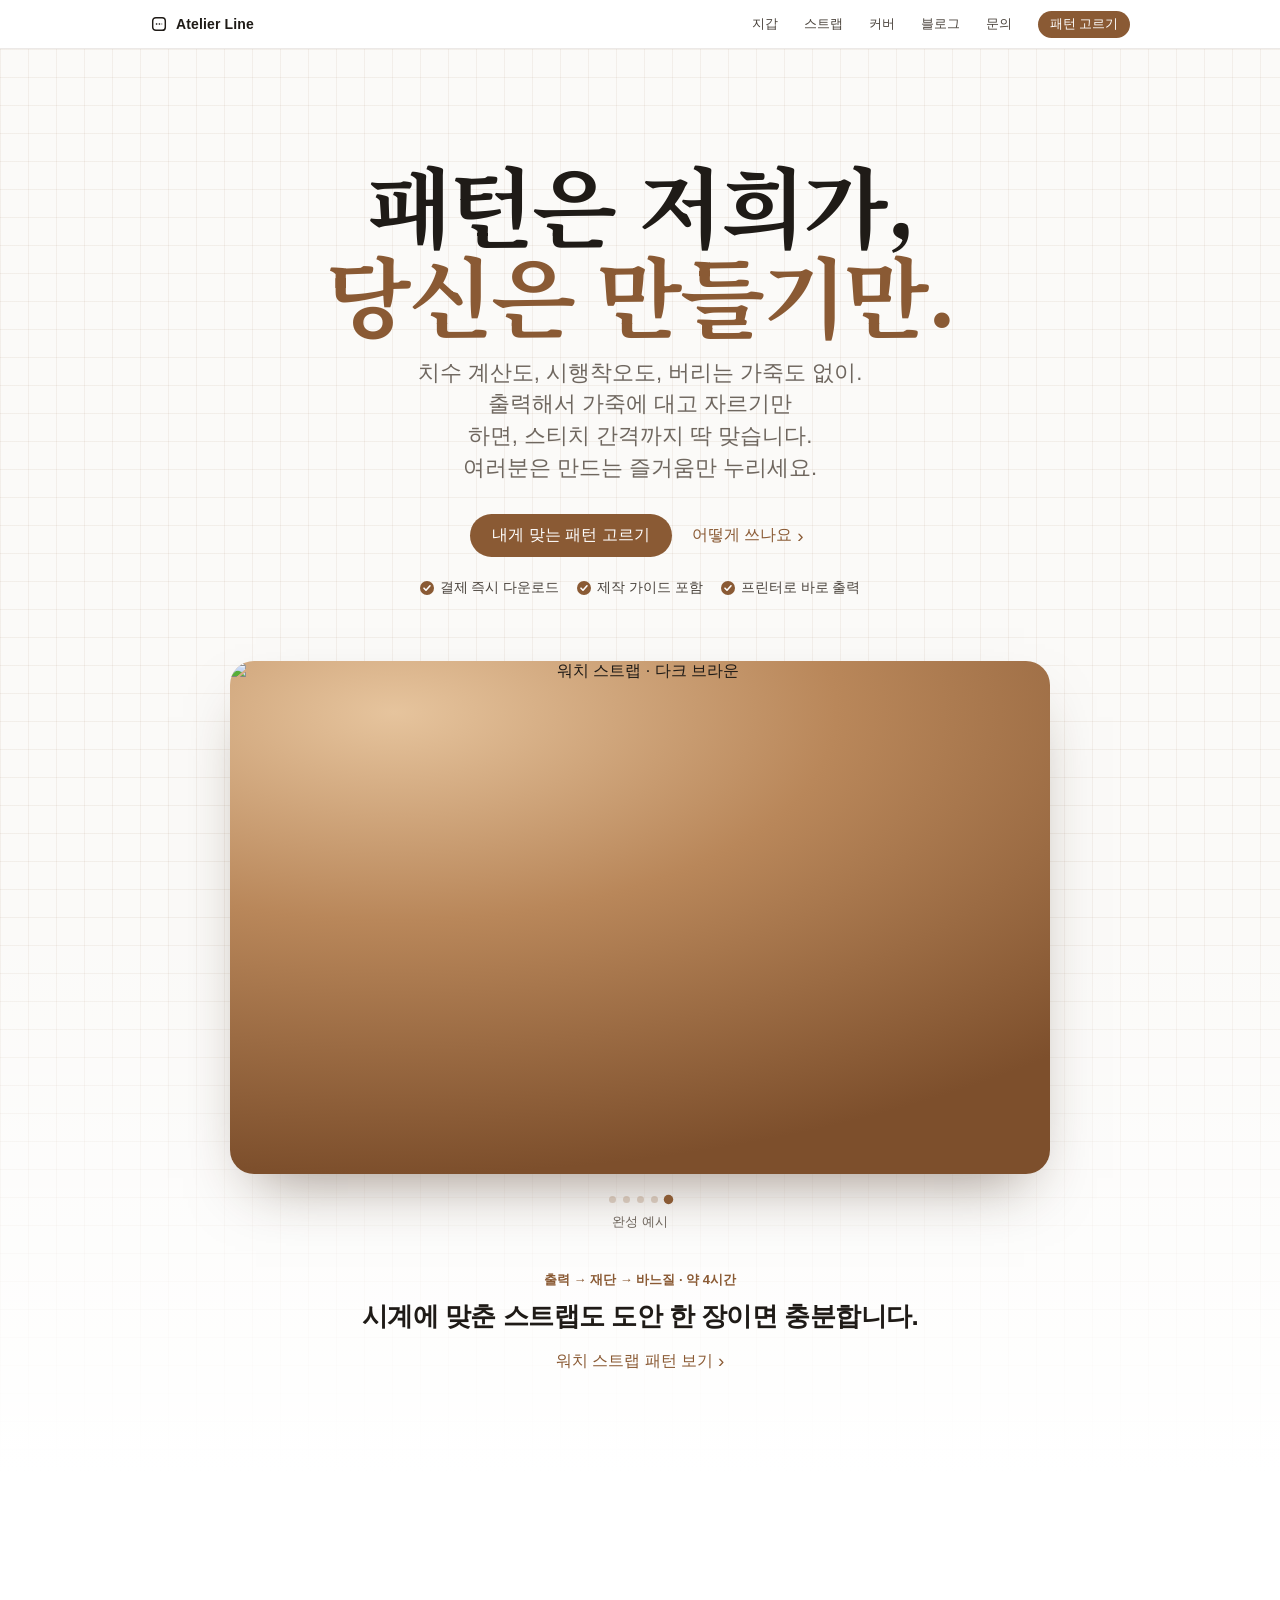
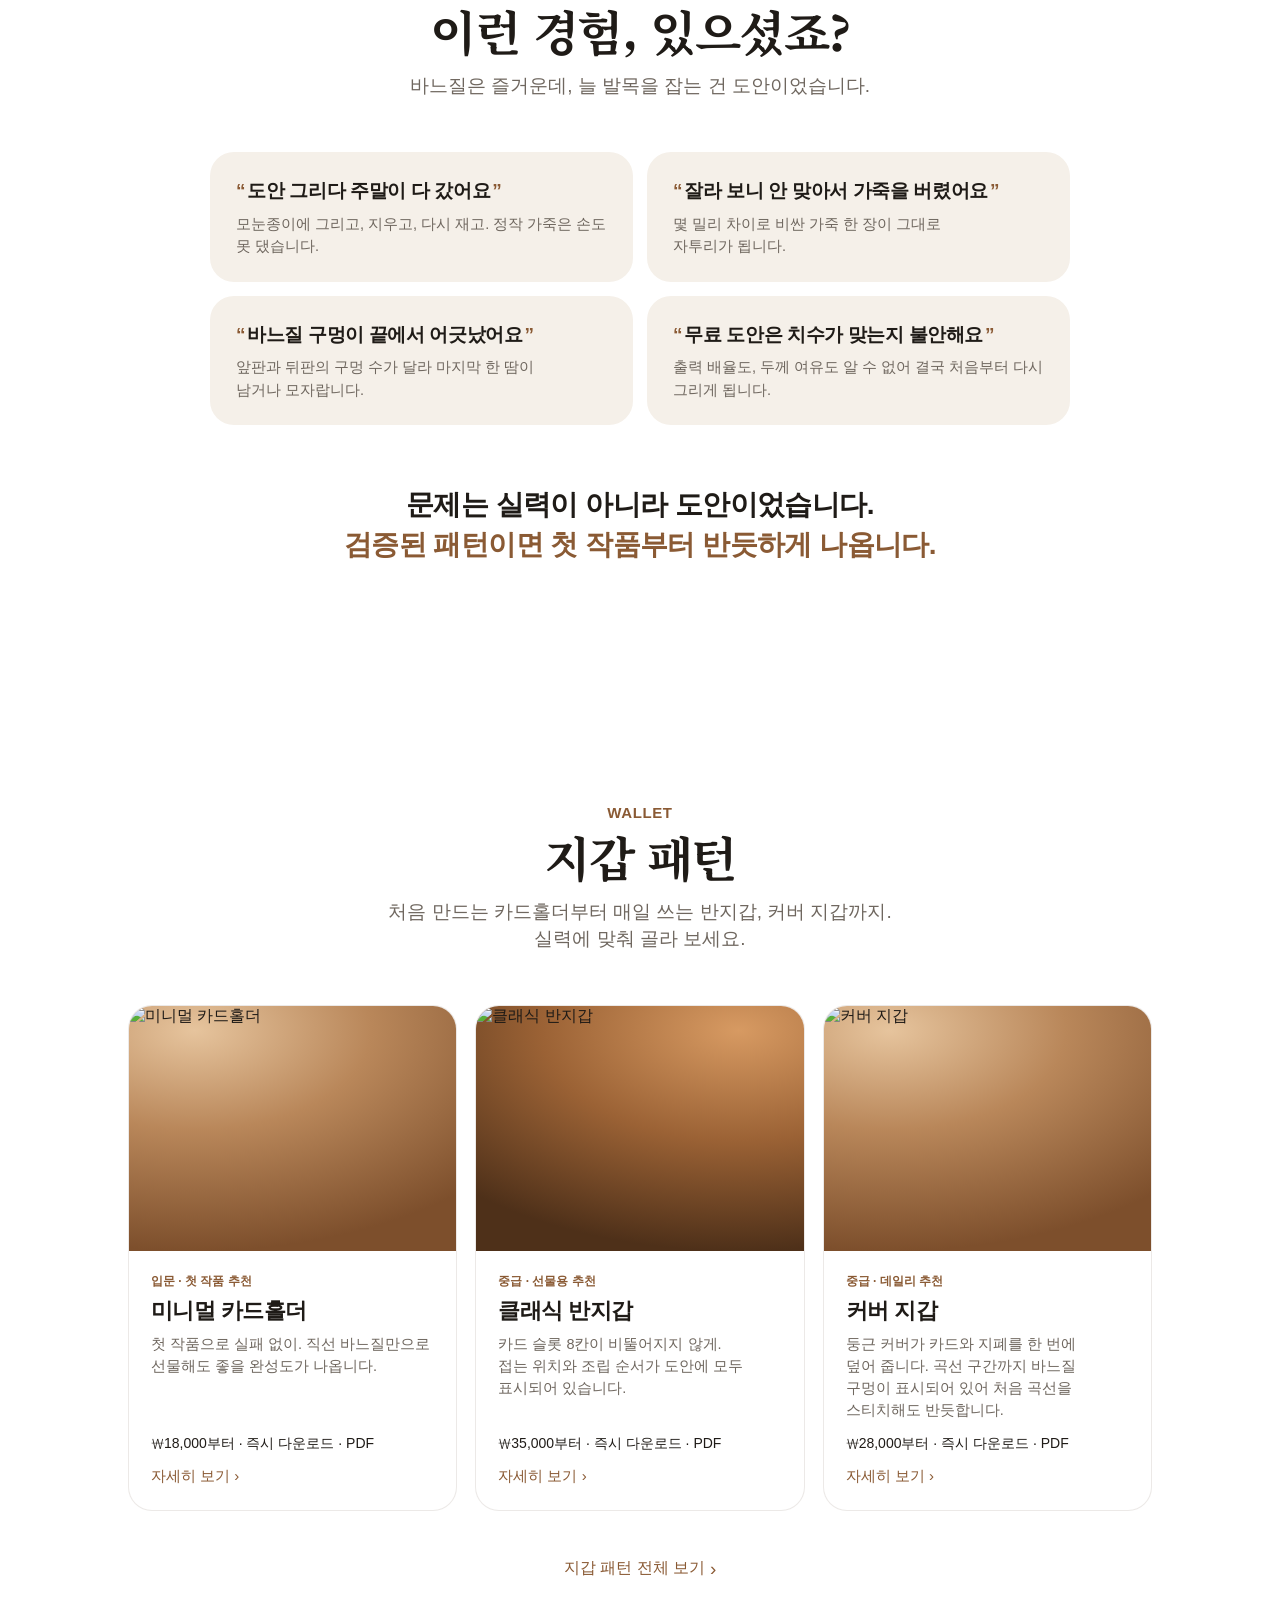
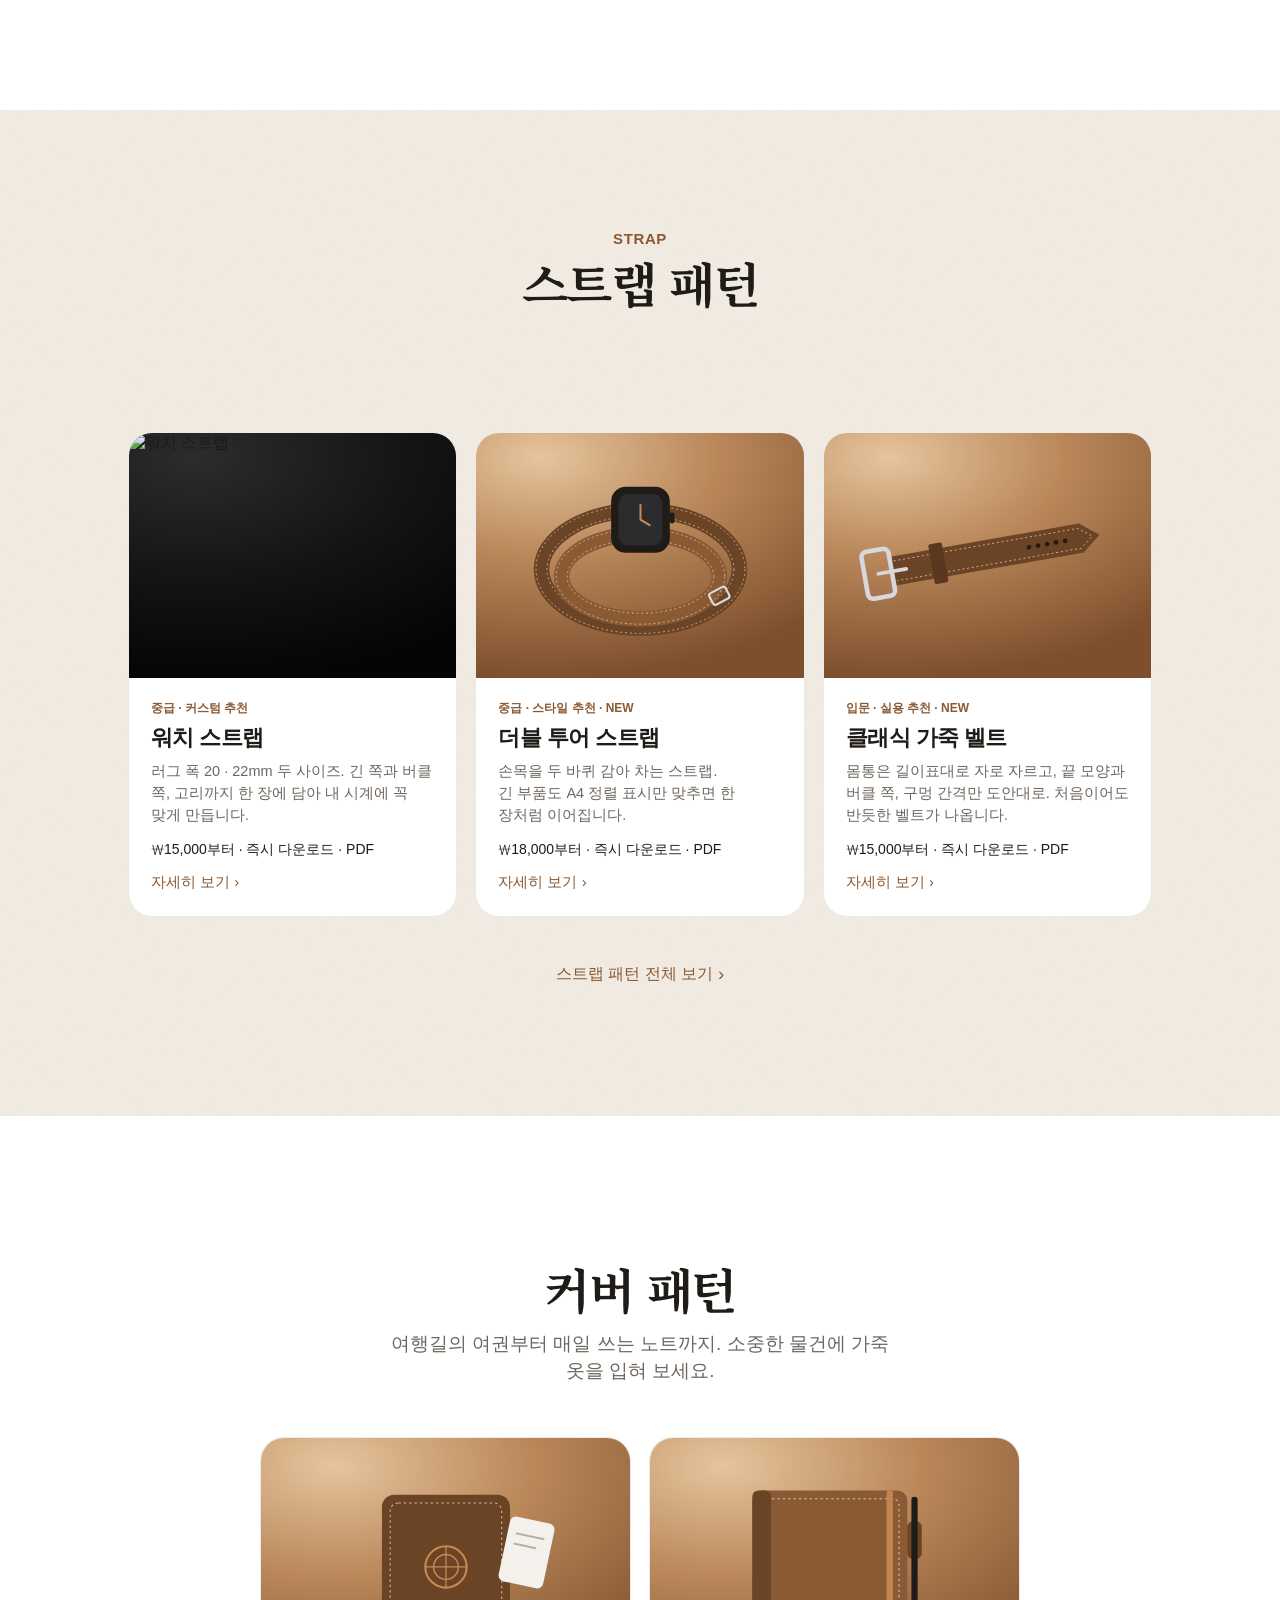
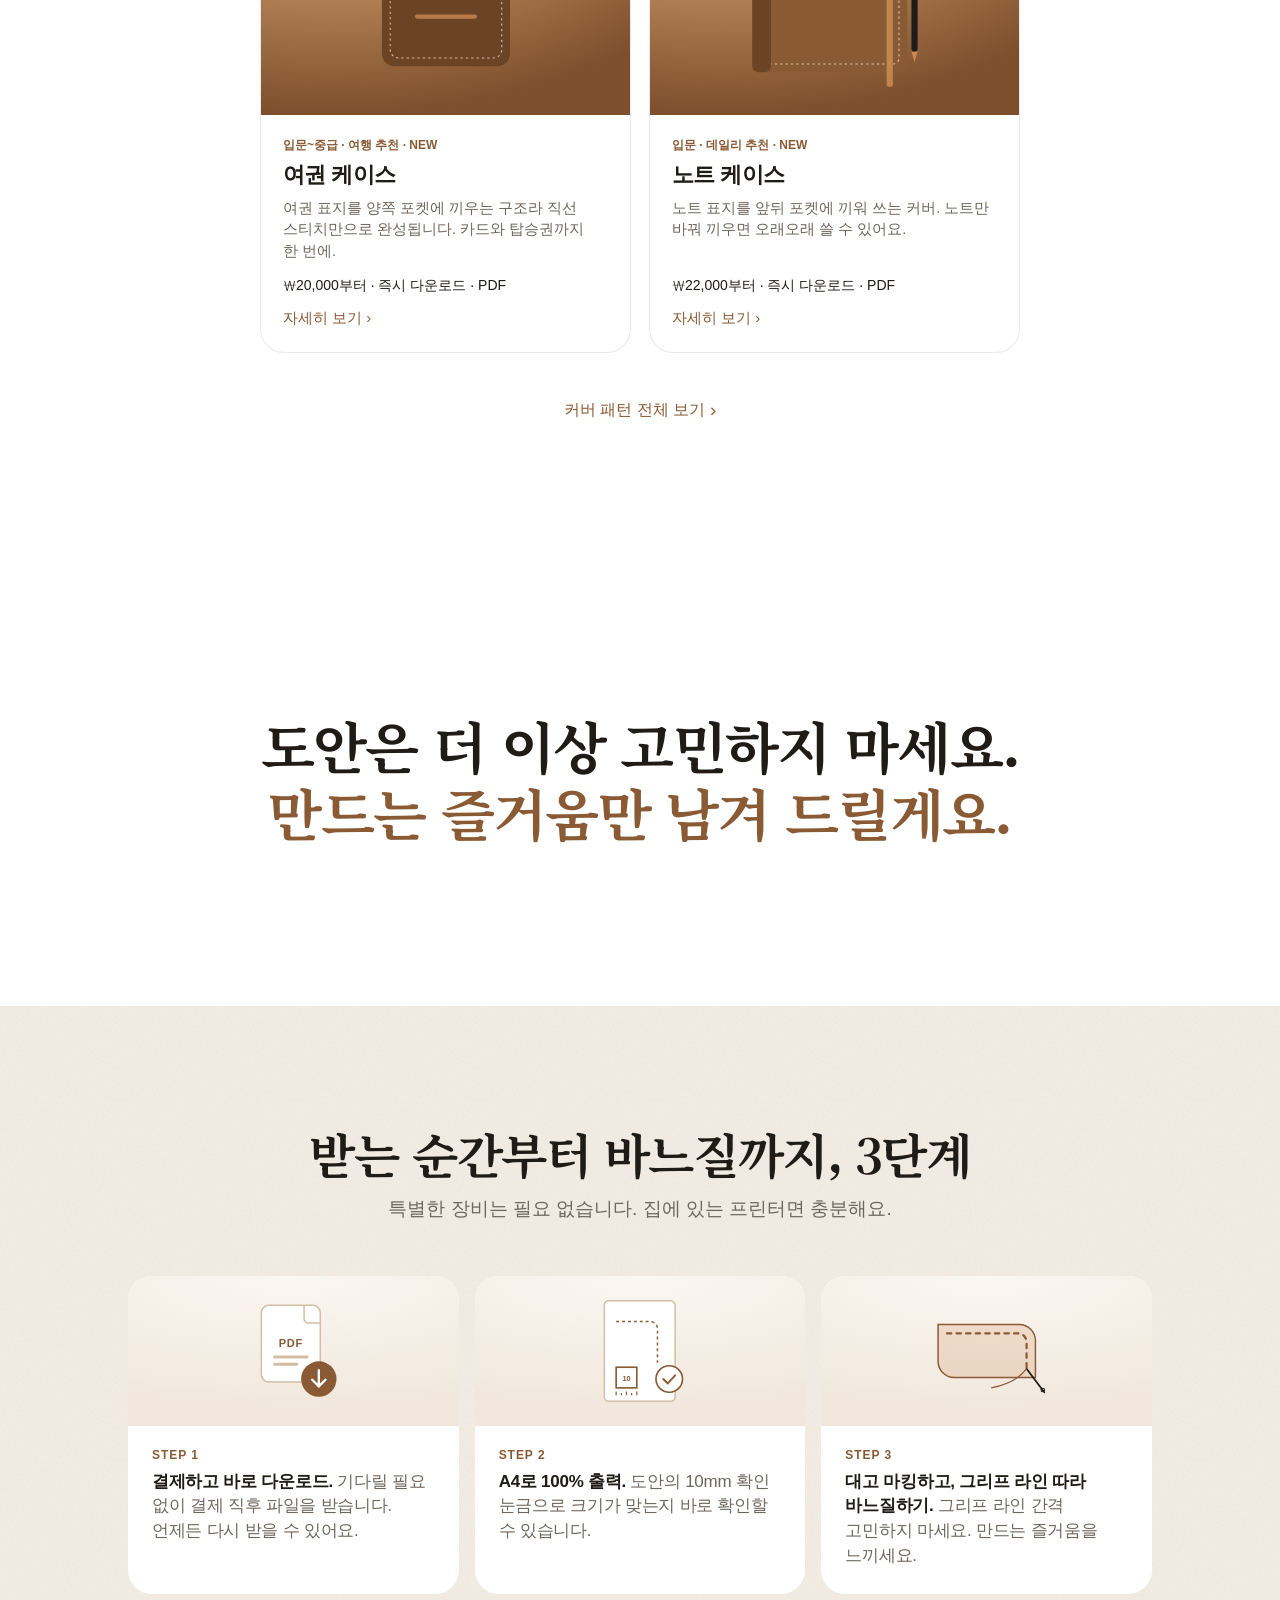
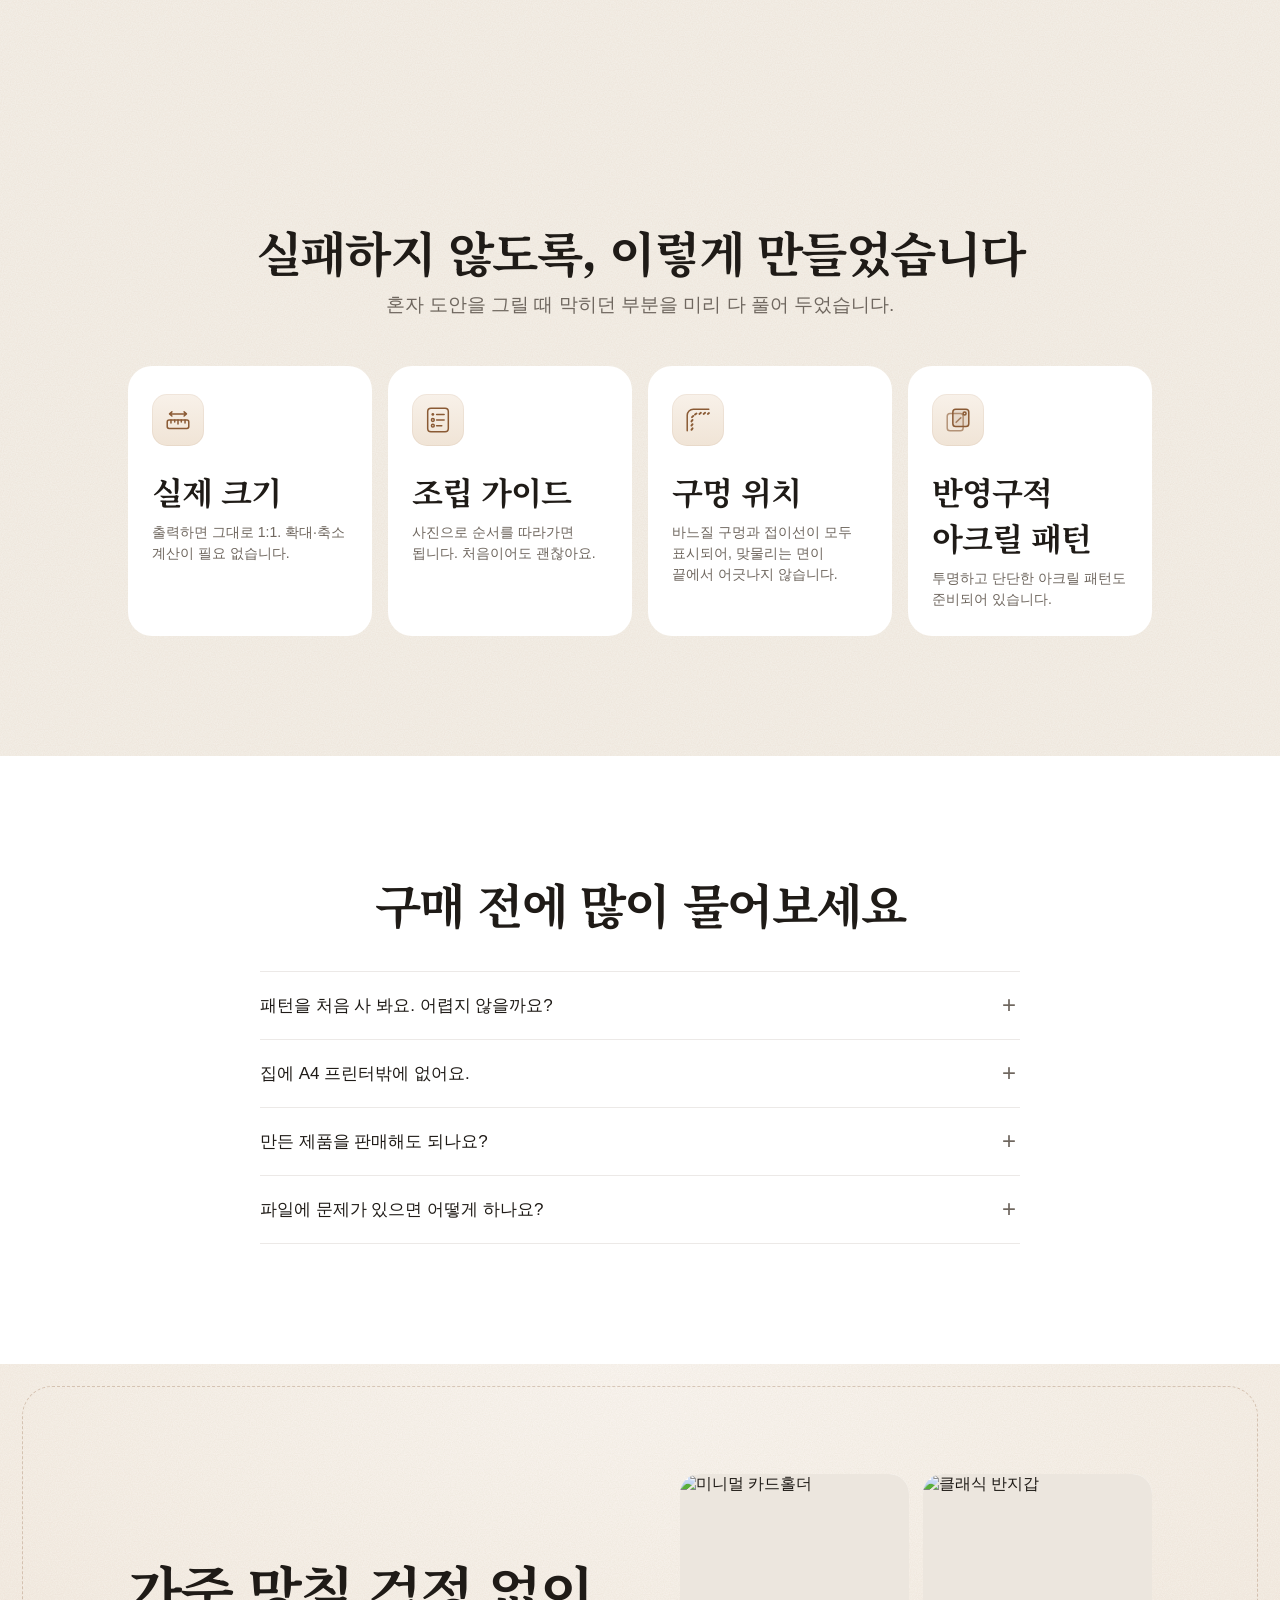
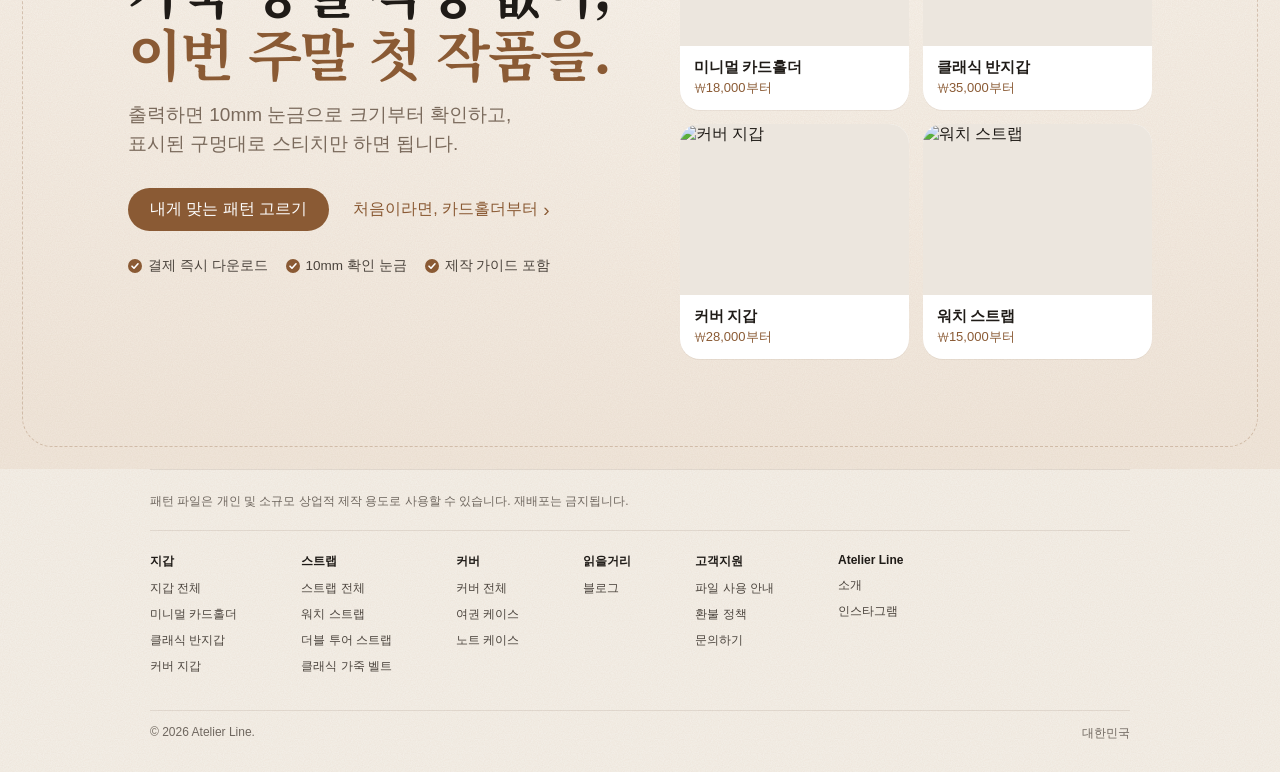
==== index.html @ 4e7016b9 "Add files via upload" ====
<!DOCTYPE html>
<html lang="ko"><head>
<meta charset="UTF-8">
<meta name="viewport" content="width=device-width, initial-scale=1, viewport-fit=cover">
<title>ATELIER LINE — 가죽 패턴</title>
<script>document.documentElement.classList.add('js');</script>
<link rel="preconnect" href="https://fonts.googleapis.com">
<link rel="preconnect" href="https://fonts.gstatic.com" crossorigin>
<link rel="stylesheet" href="https://fonts.googleapis.com/css2?family=Noto+Serif+KR:wght@600;700&display=swap">
<style>
:root{
  --bg:#ffffff; --ink:#1f1b17; --sub:#6f675f; --line:rgba(70,45,20,.10);
  --soft:#f5f0e9;
  --display:"Noto Serif KR","Apple SD Gothic Neo",serif;
  --grain:url("data:image/svg+xml,%3Csvg xmlns='http://www.w3.org/2000/svg' width='180' height='180'%3E%3Cfilter id='n'%3E%3CfeTurbulence type='fractalNoise' baseFrequency='.85' numOctaves='2' stitchTiles='stitch'/%3E%3CfeColorMatrix values='0 0 0 0 .32 0 0 0 0 .2 0 0 0 0 .09 .1 0 0 0 0'/%3E%3C/filter%3E%3Crect width='100%25' height='100%25' filter='url(%23n)'/%3E%3C/svg%3E");
  --accent:#8a5a34; --accent-2:#c98a52;
  --mono:"SF Mono",ui-monospace,Menlo,Consolas,monospace;
  --ease:cubic-bezier(.22,.61,.36,1);
}
*{margin:0;padding:0;box-sizing:border-box;}
html{scroll-behavior:smooth; scroll-padding-top:52px;}
body{
  font-family:-apple-system,BlinkMacSystemFont,"SF Pro Display","SF Pro Text","Apple SD Gothic Neo","Pretendard",Helvetica,Arial,sans-serif;
  background:var(--bg); color:var(--ink);
  -webkit-font-smoothing:antialiased;
  overflow-x:hidden;
  word-break:keep-all;
}
img,svg{max-width:100%;display:block;}
.wrap{max-width:1024px;margin:0 auto;padding:0 22px;}
a{color:inherit;}

/* ---------- Nav ---------- */
h1,h2,h3{text-wrap:balance;}
p{text-wrap:pretty;}
.hero .sub{text-wrap:balance;}
.hero .sub .ln{display:block; text-wrap:balance;}
nav{
  position:sticky; top:0; z-index:50;
  padding-top:env(safe-area-inset-top,0px);
  backdrop-filter:saturate(180%) blur(20px); -webkit-backdrop-filter:saturate(180%) blur(20px);
  background:rgba(255,255,255,.72);
  border-bottom:.5px solid var(--line);
}
nav .wrap{display:flex; align-items:center; justify-content:space-between; height:48px; gap:16px;}
.brand{display:flex; align-items:center; gap:8px; font-size:14px; font-weight:600; letter-spacing:.01em; text-decoration:none; white-space:nowrap;}
.brand svg{width:18px; height:18px;}
.navlinks{display:flex; align-items:center; gap:26px; font-size:12.5px;}
.navlinks a{text-decoration:none; color:#4a433c; transition:color .2s;}
.navlinks a:hover{color:var(--ink);}
.navlinks .nav-cta{background:var(--accent); color:#fff; padding:5px 12px; border-radius:980px; font-weight:500; white-space:nowrap;}
.navlinks .nav-cta:hover{color:#fff; background:#6f4627;}

/* ---------- Buttons ---------- */
.actions{display:flex; gap:14px; justify-content:center; align-items:center; flex-wrap:wrap;}
.btn{
  display:inline-flex; align-items:center; justify-content:center;
  font-size:16px; font-weight:500; text-decoration:none;
  padding:11px 22px; border-radius:980px; transition:background .2s, transform .2s;
}
.btn-primary{background:var(--accent); color:#fff;}
.btn-primary:hover{background:#744a2a;}
.btn-primary:active{transform:scale(.97);}
.btn-link{color:var(--accent); padding:11px 6px;}
.btn-link::after{content:"›"; margin-left:5px; font-size:19px; line-height:0; transition:transform .2s;}
.btn-link:hover::after{transform:translateX(3px);}
.dark .btn-primary{background:var(--accent-2); color:#1a120b;}
.dark .btn-primary:hover{background:#d99c66;}
.dark .btn-link{color:var(--accent-2);}

/* ---------- Hero ---------- */
.hero{
  position:relative; text-align:center; overflow:hidden;
  padding:110px 24px 0;
  background:
    linear-gradient(to bottom, rgba(255,255,255,0) 60%, #fff 100%),
    linear-gradient(rgba(138,90,52,.07) 1px, transparent 1px) 0 0/28px 28px,
    linear-gradient(90deg, rgba(138,90,52,.07) 1px, transparent 1px) 0 0/28px 28px,
    #fbfaf8;
}
.hero .eyebrow{display:inline-block; font-size:13px; font-weight:600; color:var(--accent); letter-spacing:.04em; padding:6px 12px; border:1px solid rgba(138,90,52,.25); border-radius:980px; background:rgba(255,255,255,.7); margin-bottom:22px;}
.hero h1{font-size:clamp(40px,8vw,88px); font-weight:700; letter-spacing:-.045em; line-height:1.02; margin-bottom:18px;}
.hero h1 em{font-style:normal; color:var(--accent);}
.hero .sub{font-size:clamp(17px,2.2vw,22px); color:var(--sub); max-width:520px; margin:0 auto 30px; line-height:1.45;}
.hero{padding-bottom:90px;}
.show{max-width:820px; margin:64px auto 0;}
.result-stack{display:grid;}
.result-stack > *{grid-area:1/1; opacity:0; visibility:hidden; transition:opacity .7s ease, visibility 0s linear .7s;}
.result-stack > .is-on{opacity:1; visibility:visible; transition:opacity .7s ease;}
.result{position:relative; aspect-ratio:16/10; border-radius:24px; overflow:hidden; margin:0; background:radial-gradient(120% 90% at 20% 10%,#e6c49d 0%,#b9875a 45%,#7d4f2c 100%); box-shadow:0 30px 60px -26px rgba(60,35,15,.5);}
.result > .photo{position:absolute; inset:0; width:100%; height:100%; object-fit:cover;}
.show-labels{display:flex; flex-direction:column; align-items:center; gap:10px; margin:22px auto 0; font-size:13px; color:var(--sub);}
.show-labels p{margin:0; text-align:center;}
.show-dots{display:flex; justify-content:center; gap:7px;}
.show-dot{position:relative; width:7px; height:7px; padding:0; border:0; border-radius:50%; background:rgba(138,90,52,.25); cursor:pointer; transition:background .3s, transform .3s;}
.show-dot.is-on{background:var(--accent); transform:scale(1.35);}
.show-dot::after{content:""; position:absolute; inset:-12px -6px;}
.slide-infos{display:grid; margin-top:40px;}
.slide-info{grid-area:1/1; opacity:0; visibility:hidden; transition:opacity .5s ease, visibility 0s linear .5s;}
.slide-info.is-on{opacity:1; visibility:visible; transition:opacity .5s ease .15s;}
.si-time{font-size:13px; font-weight:600; color:var(--accent); margin-bottom:10px;}
.si-cap{font-size:clamp(20px,2.6vw,26px); font-weight:600; letter-spacing:-.02em; margin:0 16px;}
.show-link{margin-top:6px;}
.ed-on .slide-info:not(.is-on) .ed-text{pointer-events:none;}

/* ---------- Product panels ---------- */
.panel{
  min-height:92vh; display:flex; flex-direction:column; align-items:center;
  justify-content:center; text-align:center; padding:110px 24px; position:relative;
}
.panel.alt{background:var(--soft);}
.panel.dark{background:#000; color:#f5f0e9;}
.panel .eyebrow{font-size:15px; font-weight:600; color:var(--accent); margin-bottom:8px; letter-spacing:.01em;}
.panel.dark .eyebrow{color:var(--accent-2);}
.panel h2{font-size:clamp(36px,6.4vw,64px); font-weight:700; letter-spacing:-.035em; line-height:1.05; margin-bottom:14px;}
.panel .sub{font-size:clamp(17px,2vw,21px); color:var(--sub); max-width:500px; margin:0 auto 26px; line-height:1.45;}
.panel.dark .sub{color:#a69c91;}
.price{font-size:14px; color:var(--sub); margin-top:14px; font-variant-numeric:tabular-nums;}
.panel.dark .price{color:#8e8e93;}

.visual{
  width:min(760px,100%); aspect-ratio:16/10; border-radius:28px; margin-top:52px;
  position:relative; overflow:hidden;
  box-shadow:0 30px 60px -30px rgba(60,35,15,.45), inset 0 0 0 1px rgba(255,255,255,.08);
}
.visual svg{position:absolute; inset:0; width:100%; height:100%;}
.visual > .photo{position:absolute; inset:0; width:100%; height:100%; object-fit:cover; z-index:2;}
.visual:has(> .photo) > svg{display:none;}
.visual .lbl, .visual .dim text{font-family:var(--mono);}
.v1{background:radial-gradient(120% 90% at 20% 10%,#e6c49d 0%,#b9875a 45%,#7d4f2c 100%);}
.v2{background:radial-gradient(120% 90% at 20% 10%,#2c2c2e 0%,#141415 55%,#050505 100%); box-shadow:0 30px 80px -30px rgba(201,138,82,.35), inset 0 0 0 1px rgba(255,255,255,.08);}
.v3{background:radial-gradient(120% 90% at 80% 10%,#d79a62 0%,#9b6235 50%,#4e3019 100%);}

.specs{display:flex; gap:10px; justify-content:center; flex-wrap:wrap; margin-top:26px;}
.chip{font-size:13px; color:var(--sub); padding:7px 13px; border-radius:980px; background:rgba(0,0,0,.04); display:inline-flex; align-items:center; gap:7px;}
.panel.dark .chip{background:rgba(255,255,255,.08); color:#a69c91;}
.dots{display:inline-flex; gap:3px;}
.dots i{width:6px; height:6px; border-radius:50%; background:currentColor; opacity:.25;}
.dots i.on{opacity:1; background:var(--accent);}
.panel.dark .dots i.on{background:var(--accent-2);}

/* ---------- Category (wallet) ---------- */
.cat{padding:120px 24px; text-align:center;}
.cat .eyebrow{font-size:15px; font-weight:600; color:var(--accent); margin-bottom:8px; letter-spacing:.04em; text-transform:uppercase;}
.cat h2{font-size:clamp(30px,4.6vw,48px); font-weight:700; letter-spacing:-.035em; line-height:1.15; margin-bottom:14px;}
.cat .sub{font-size:clamp(16px,2vw,19px); color:var(--sub); max-width:520px; margin:0 auto 52px; line-height:1.45;}
.cat-grid{display:grid; grid-template-columns:repeat(3,1fr); gap:18px; max-width:1024px; margin:0 auto; text-align:left;}
.pcard{display:flex; flex-direction:column; text-decoration:none; color:inherit; background:#fff; border-radius:24px; overflow:hidden; border:1px solid var(--line); transition:transform .35s var(--ease), box-shadow .35s var(--ease);}
.pcard:hover{transform:translateY(-4px); box-shadow:0 24px 48px -26px rgba(60,35,15,.4);}
.pcard .visual{width:100%; margin:0; border-radius:0; aspect-ratio:4/3; box-shadow:none;}
.pbody{padding:22px 22px 24px; display:flex; flex-direction:column; flex:1;}
.plevel{font-size:12px; font-weight:600; color:var(--accent); margin-bottom:6px;}
.pcard h3{font-size:22px; font-weight:700; letter-spacing:-.025em; margin-bottom:8px;}
.ptag{font-size:14.5px; color:var(--sub); line-height:1.5; margin-bottom:14px; flex:1;}
.pprice{font-size:14px; font-weight:500; margin-bottom:14px; font-variant-numeric:tabular-nums;}
.plink{font-size:15px; color:var(--accent);}
.plink::after{content:" ›";}

/* ---------- Cover section ---------- */
.cat-soft{background:var(--grain),var(--soft);}
.cat-grid-2{grid-template-columns:repeat(2,1fr); max-width:760px;}
.visual > .rel-illus{position:absolute; inset:6% 8%; width:84%; height:88%;}
.visual:has(> .photo) > .rel-illus{display:none;}

/* ---------- Statement ---------- */
.statement{padding:160px 24px; text-align:center; background:var(--bg);}
.statement h2{font-size:clamp(30px,5vw,56px); font-weight:700; letter-spacing:-.035em; line-height:1.2; max-width:820px; margin:0 auto;}
.statement .muted{color:var(--accent);}

/* ---------- Features ---------- */
.features{padding:110px 24px 120px; background:var(--grain),var(--soft);}
.features h2{font-size:clamp(30px,4.6vw,48px); font-weight:700; letter-spacing:-.035em; line-height:1.15; text-align:center; margin-bottom:12px;}
.features .lead{text-align:center; color:var(--sub); font-size:clamp(16px,2vw,19px); margin-bottom:48px;}
.grid{display:grid; grid-template-columns:repeat(4,1fr); gap:16px; max-width:1024px; margin:0 auto;}
.card{background:#fff; border-radius:24px; padding:28px 24px 26px; text-align:left; transition:transform .35s var(--ease), box-shadow .35s var(--ease);}
.card:hover{transform:translateY(-4px); box-shadow:0 20px 40px -24px rgba(0,0,0,.25);}
.card .ico-tile{display:flex; align-items:center; justify-content:center; width:52px; height:52px; border-radius:15px; background:linear-gradient(180deg,#f8f1e9,#f0e4d6); box-shadow:inset 0 0 0 1px rgba(138,90,52,.08); margin-bottom:22px;}
.card .ico{width:30px; height:30px; color:var(--accent);}
.card .big{font-size:32px; font-weight:700; letter-spacing:-.03em; margin-bottom:8px;}
.card p{font-size:14px; color:var(--sub); line-height:1.5;}

/* ---------- Trust row ---------- */
.trust{display:flex; gap:8px 18px; justify-content:center; flex-wrap:wrap; list-style:none; margin-top:22px; font-size:13.5px; color:#4a433c;}
.trust li{display:inline-flex; align-items:center; gap:6px;}
.trust li::before{content:""; width:14px; height:14px; border-radius:50%; background:var(--accent) url("data:image/svg+xml,%3Csvg xmlns='http://www.w3.org/2000/svg' viewBox='0 0 14 14'%3E%3Cpath d='M4 7.2l2 2 4-4.4' fill='none' stroke='%23fff' stroke-width='1.6' stroke-linecap='round' stroke-linejoin='round'/%3E%3C/svg%3E") center/14px no-repeat;}

/* ---------- Pain points ---------- */
.pain{padding:130px 24px 120px; background:#fff;}
.pain h2,.how h2,.faq-sec h2{font-size:clamp(30px,4.6vw,48px); font-weight:700; letter-spacing:-.035em; line-height:1.15; text-align:center; margin-bottom:14px;}
.pain .lead,.how .lead{text-align:center; color:var(--sub); font-size:clamp(16px,2vw,19px); line-height:1.5; max-width:560px; margin:0 auto 52px;}
.pain-grid{display:grid; grid-template-columns:repeat(2,1fr); gap:14px; max-width:860px; margin:0 auto;}
.pain-card{background:var(--soft); border-radius:24px; padding:26px 26px 24px;}
.pain-card h3{font-size:19px; font-weight:600; letter-spacing:-.02em; line-height:1.4; margin-bottom:8px;}
.pain-card h3::before{content:"“"; color:var(--accent); margin-right:2px;}
.pain-card h3::after{content:"”"; color:var(--accent); margin-left:2px;}
.pain-card p{font-size:14.5px; color:var(--sub); line-height:1.55;}
.pain-answer{text-align:center; margin-top:60px; font-size:clamp(20px,2.8vw,28px); font-weight:600; letter-spacing:-.02em; line-height:1.4;}
.pain-answer em{font-style:normal; color:var(--accent);}

/* ---------- How it works ---------- */
.how{padding:120px 24px; background:var(--grain),var(--soft);}
.how-steps{display:grid; grid-template-columns:repeat(3,1fr); gap:16px; max-width:1024px; margin:44px auto 0; counter-reset:h;}
.how-step{background:#fff; border-radius:24px; overflow:hidden; counter-increment:h; display:flex; flex-direction:column; transition:transform .5s var(--ease), box-shadow .5s var(--ease);}
.how-step:hover{transform:translateY(-4px); box-shadow:0 18px 40px -18px rgba(60,35,15,.22);}
.how-art{position:relative; height:150px; background:radial-gradient(120% 90% at 50% 0%,#fbf7f2 0%,#f1e7dc 100%); display:flex; align-items:center; justify-content:center;}
.how-art svg{height:118px; width:auto; overflow:visible;}
.how-body{padding:22px 24px 26px;}
.how-body::before{content:"STEP " counter(h); display:block; font-size:12px; font-weight:600; letter-spacing:.08em; color:var(--accent); margin-bottom:8px;}
.how-step h3,.how-step p{display:inline; font-size:17px; line-height:1.45; letter-spacing:-.015em;}
.how-step h3{font-weight:600; color:var(--ink);}
.how-step h3::after{content:". ";}
.how-step p{font-weight:500; color:var(--sub);}

/* signature detail: a stitch line appears inside cards on hover */
.pcard,.fp{position:relative;}
.pcard::after,.fp::after{content:""; position:absolute; inset:7px; z-index:3; border:1.5px dashed transparent; border-radius:18px; pointer-events:none; transition:border-color .35s var(--ease);}
.pcard:hover::after,.fp:hover::after{border-color:rgba(138,90,52,.38);}
@media (hover:none){ .pcard::after,.fp::after{display:none;} }

/* ---------- FAQ ---------- */
.faq-sec{padding:120px 24px; background:#fff;}
.faq{max-width:760px; margin:40px auto 0; border-top:1px solid var(--line);}
.faq details{border-bottom:1px solid var(--line);}
.faq summary{list-style:none; cursor:pointer; padding:22px 40px 22px 0; font-size:17px; font-weight:500; position:relative;}
.faq summary::-webkit-details-marker{display:none;}
.faq summary::after{content:"+"; position:absolute; right:4px; top:50%; transform:translateY(-50%); font-size:24px; font-weight:300; color:var(--sub); transition:transform .25s;}
.faq details[open] summary::after{transform:translateY(-50%) rotate(45deg);}
.faq .a{font-size:15px; color:var(--sub); line-height:1.65; padding:0 40px 24px 0;}

/* ---------- Final CTA ---------- */
.final{position:relative; padding:110px 24px; background:var(--grain),radial-gradient(120% 100% at 50% 0%,#fbf7f2 0%,#f1e7dc 100%); color:var(--ink); overflow:hidden;}
.final::before{content:""; position:absolute; inset:22px; border:1.5px dashed rgba(138,90,52,.28); border-radius:30px; pointer-events:none;}
.final-in{position:relative; display:grid; grid-template-columns:1.05fr 1fr; gap:56px; align-items:center; max-width:1024px; margin:0 auto;}
.final h2{font-size:clamp(32px,5vw,56px); font-weight:700; letter-spacing:-.04em; line-height:1.12; margin-bottom:18px;}
.final h2 em{font-style:normal; color:var(--accent);}
.final-copy p{font-size:clamp(16px,2vw,19px); color:#7a6a5c; margin-bottom:30px; line-height:1.5; max-width:440px;}
.final-actions{display:flex; flex-wrap:wrap; align-items:center; gap:10px 18px;}
.final .btn-primary{background:var(--accent); color:#fff;}
.final .btn-primary:hover{background:#6f4627;}
.final .trust{justify-content:flex-start; margin-top:26px;}
.final-picks{display:grid; grid-template-columns:repeat(2,1fr); gap:14px;}
.fp{display:flex; flex-direction:column; background:#fff; border-radius:20px; overflow:hidden; text-decoration:none; color:inherit; box-shadow:0 1px 0 rgba(70,45,20,.06); transition:transform .35s var(--ease), box-shadow .35s var(--ease);}
.fp:hover{transform:translateY(-3px); box-shadow:0 18px 36px -20px rgba(60,35,15,.3);}
.fp-img{position:relative; display:block; aspect-ratio:4/3; background:#ece6de; overflow:hidden;}
.fp-img .photo{position:absolute; inset:0; width:100%; height:100%; object-fit:cover;}
.fp-name{padding:12px 14px 0; font-size:14.5px; font-weight:600; letter-spacing:-.01em;}
.fp-price{padding:2px 14px 13px; font-size:13px; color:var(--accent); font-weight:500; font-variant-numeric:tabular-nums;}

/* ---------- Footer ---------- */
footer{background:var(--grain),var(--soft); padding:0 24px calc(30px + env(safe-area-inset-bottom,0px)); font-size:12px; color:var(--sub);}
footer .fnote{padding:22px 0 18px; border-top:1px solid var(--line); border-bottom:1px solid var(--line); margin-bottom:22px; line-height:1.6;}
.fcols{display:flex; gap:64px; flex-wrap:wrap; margin-bottom:26px;}
.fcol h4{font-size:12px; font-weight:600; color:var(--ink); margin-bottom:10px;}
.fcol a{display:block; text-decoration:none; margin-bottom:9px; font-size:12px; color:#4a433c;}
.fcol a:hover{text-decoration:underline;}
.fbottom{padding-top:14px; border-top:1px solid var(--line); display:flex; justify-content:space-between; flex-wrap:wrap; gap:8px;}

/* ---------- Motion ---------- */
.js .reveal{opacity:0; transform:translateY(28px); transition:opacity .9s var(--ease), transform .9s var(--ease);}
.js .reveal.in{opacity:1; transform:none;}
.js .reveal.d1{transition-delay:.08s;} .js .reveal.d2{transition-delay:.16s;} .js .reveal.d3{transition-delay:.24s;}
.js .fade{opacity:0; transition:opacity .8s ease 1.1s;}
.js .in .fade{opacity:1;}

/* ---------- Responsive ---------- */
@media (max-width:860px){ .cat-grid{grid-template-columns:1fr; max-width:480px;} .grid{grid-template-columns:repeat(2,1fr);} }
@media (max-width:860px){
  .final-in{grid-template-columns:1fr; gap:40px; max-width:560px; text-align:center;}
  .final-copy p{margin-left:auto; margin-right:auto;}
  .final-actions,.final .trust{justify-content:center;}
}
/* tablets and phones: illustration on the left, text on the right */
@media (max-width:860px){
  .how-steps{display:flex; flex-direction:column; gap:12px; max-width:680px;}
  .how-step{flex-direction:row; align-items:center;}
  .how-step:hover{transform:none; box-shadow:none;}
  .how-art{flex:0 0 150px; height:auto; min-height:120px; align-self:stretch;}
  .how-art svg{height:88px;}
  .how-body{padding:20px 24px;}
}
@media (max-width:600px){
  .navlinks{gap:12px; font-size:12px;}
  .navlinks a{padding:12px 0; margin:-12px 0;}
  .navlinks .nav-cta{padding:7px 12px; margin:0;}
  .navlinks .hide-sm{display:none;}
  .hero{padding-top:80px;}
  .show{margin-top:44px;}
  .result{border-radius:18px;}
  .hero{padding-bottom:64px;}
  .panel{min-height:auto; padding:90px 16px;}
  .visual{border-radius:20px; margin-top:40px;}
  .statement{padding:110px 16px;}
  .features{padding:80px 16px 90px;}
  .grid{grid-template-columns:1fr; gap:12px;}
  .pain-grid{grid-template-columns:1fr;}
  .cat{padding:84px 16px;}
  /* phones: each category becomes a sideways-swipe row; the next card peeks in */
  .cat .cat-grid,.cat .cat-grid-2{display:flex; gap:12px; max-width:none; margin:0 -16px; padding:4px 16px 18px; overflow-x:auto; scroll-snap-type:x mandatory; scroll-padding:0 16px; -webkit-overflow-scrolling:touch; scrollbar-width:none;}
  .cat .cat-grid::-webkit-scrollbar{display:none;}
  .cat .pcard{flex:0 0 78%; scroll-snap-align:start;}
  .cat .pcard .visual{aspect-ratio:4/3;}
  .cat .pbody{padding:16px 16px 18px;}
  .cat .pcard h3{font-size:19px;}
  .cat .ptag{font-size:13.5px; display:-webkit-box; -webkit-line-clamp:2; -webkit-box-orient:vertical; overflow:hidden;}
  .cat .sub{margin-bottom:32px;}
  .js .cat .cat-grid .reveal{opacity:1; transform:none;}
  .how{padding:84px 16px;}
  .how-steps{gap:10px; margin:32px auto 0;}
  .how-step{border-radius:20px;}
  .how-art{flex:0 0 88px; min-height:96px;}
  .how-art svg{height:64px;}
  .how-body{padding:16px 18px 16px 16px;}
  .how-body::before{margin-bottom:4px; font-size:11px;}
  .how-step h3,.how-step p{font-size:15px; line-height:1.45;}
  .js .how-steps .reveal{opacity:1; transform:none;}
  .pain,.how,.faq-sec{padding:84px 16px;}
  .final{padding:84px 28px 90px;}
  .final-picks{gap:10px;}
  .fp-name{padding:10px 12px 0; font-size:13.5px;}
  .fp-price{padding:1px 12px 11px; font-size:12.5px;} .final::before{inset:12px; border-radius:24px;}
  .fcols{gap:36px;}
}
@media (prefers-reduced-motion:reduce){
  html{scroll-behavior:auto;}
  *{transition:none!important; animation:none!important;}
  .js .reveal,.js .fade{opacity:1; transform:none;}
}

/* headings: Noto Serif KR for a crafted, premium feel; body text stays in the system sans */
body :is(h1,h2,.big){font-family:var(--display); letter-spacing:-.03em;}
</style>
</head>
<body>

<!-- shared SVG defs: leather grain -->
<svg width="0" height="0" style="position:absolute" aria-hidden="true">
  <defs>
    <filter id="grain" x="0" y="0" width="100%" height="100%">
      <feTurbulence type="fractalNoise" baseFrequency="1.1" numOctaves="3" stitchTiles="stitch"></feTurbulence>
      <feColorMatrix type="saturate" values="0"></feColorMatrix>
      <feComponentTransfer><feFuncA type="table" tableValues="0 .55"></feFuncA></feComponentTransfer>
    </filter>
    <marker id="tick" viewBox="0 0 10 10" refX="5" refY="5" markerWidth="6" markerHeight="6" orient="auto">
      <path d="M5 0 V10" stroke="currentColor" stroke-width="1.4"></path>
    </marker>
  </defs>
</svg>

<nav>
  <div class="wrap">
    <a class="brand" href="#top">
      <svg viewBox="0 0 20 20" fill="none" stroke="currentColor" stroke-width="1.6"><rect x="3" y="3" width="14" height="14" rx="3.5"></rect><path d="M6.5 10h7" stroke-dasharray="1.6 1.6"></path></svg>
      Atelier Line
    </a>
    <div class="navlinks">
      <a href="wallet.html">지갑</a>
      <a href="strap.html">스트랩</a>
      <a href="cover.html">커버</a>
      <a href="blog/" class="hide-sm">블로그</a>
      <a href="#contact" class="hide-sm">문의</a>
      <a href="#wallet" class="nav-cta">패턴 고르기</a>
    </div>
  </div>
</nav>

<!-- ===== Hero ===== -->
<header class="hero" id="top">
  <h1 class="reveal d1">패턴은 저희가,<br><em>당신은 만들기만.</em></h1>
  <p class="sub reveal d2"><span class="ln">치수 계산도, 시행착오도, 버리는 가죽도 없이.</span><span class="ln">출력해서 가죽에 대고 자르기만 하면, 스티치 간격까지 딱 맞습니다.</span><span class="ln">여러분은 만드는 즐거움만 누리세요.</span></p>
  <div class="actions reveal d3">
    <a class="btn btn-primary" href="#wallet">내게 맞는 패턴 고르기</a>
    <a class="btn btn-link" href="#how">어떻게 쓰나요</a>
  </div>
  <ul class="trust reveal d3">
    <li><span class="tx">결제 즉시 다운로드</span></li>
    <li><span class="tx">제작 가이드 포함</span></li>
    <li><span class="tx">프린터로 바로 출력</span></li>
  </ul>

  <div class="show reveal" data-slider="">
    <div class="result-stack">
      <figure class="result is-on" data-img="gallery-1" data-sheet="cardholder">
        <img class="photo" src="assets/uploads/gallery-cardholder-brown.jpg" alt="미니멀 카드홀더 · 브라운">
      </figure>
      <figure class="result" data-img="gallery-5" data-sheet="cardholder">
        <img class="photo" src="assets/uploads/gallery-cardholder-black.jpg" alt="미니멀 카드홀더 · 블랙" loading="lazy">
      </figure>
      <figure class="result" data-img="gallery-6" data-sheet="flap">
        <img class="photo" src="assets/uploads/gallery-flap-studio.jpg" alt="커버 지갑" loading="lazy">
      </figure>
      <figure class="result" data-img="gallery-3" data-sheet="bifold">
        <img class="photo" src="assets/uploads/gallery-bifold.jpg" alt="클래식 반지갑 · 브라운" loading="lazy">
      </figure>
      <figure class="result" data-img="gallery-4" data-sheet="strap">
        <img class="photo" src="assets/uploads/gallery-watch-strap.jpg" alt="워치 스트랩 · 다크 브라운" loading="lazy">
      </figure>
    </div>
  </div>
  <div class="show-labels">
    <div class="show-dots" aria-label="완성 예시 넘기기"><button type="button" class="show-dot is-on" aria-label="미니멀 카드홀더 · 브라운 보기"></button><button type="button" class="show-dot" aria-label="미니멀 카드홀더 · 블랙 보기"></button><button type="button" class="show-dot" aria-label="커버 지갑 보기"></button><button type="button" class="show-dot" aria-label="클래식 반지갑 · 브라운 보기"></button><button type="button" class="show-dot" aria-label="워치 스트랩 · 다크 브라운 보기"></button></div>
    <p class="show-r">완성 예시</p>
  </div>
  <div class="slide-infos">
    <div class="slide-info is-on">
      <p class="si-time">출력 → 재단 → 바느질 · 약 3시간</p>
      <p class="si-cap">이 도안 한 장이, 주말 오후면 이 카드홀더가 됩니다.</p>
      <a class="btn btn-link show-link" href="cardholder.html">카드홀더 패턴 보기</a>
    </div>
    <div class="slide-info">
      <p class="si-time">같은 도안, 다른 가죽 · 약 3시간</p>
      <p class="si-cap">같은 도안으로 가죽 색만 바꿔도 전혀 다른 작품이 됩니다.</p>
      <a class="btn btn-link show-link" href="cardholder.html">카드홀더 패턴 보기</a>
    </div>
    <div class="slide-info">
      <p class="si-time">출력 → 재단 → 바느질 · 약 6시간</p>
      <p class="si-cap">곡선 커버도 표시된 구멍대로 스티치하면 반듯하게 나옵니다.</p>
      <a class="btn btn-link show-link" href="flap-wallet.html">커버 지갑 패턴 보기</a>
    </div>
    <div class="slide-info">
      <p class="si-time">출력 → 재단 → 바느질 · 약 8시간</p>
      <p class="si-cap">카드 슬롯 8칸이 비뚤어지지 않는 반지갑, 선물로도 손색없습니다.</p>
      <a class="btn btn-link show-link" href="long-wallet.html">반지갑 패턴 보기</a>
    </div>
    <div class="slide-info">
      <p class="si-time">출력 → 재단 → 바느질 · 약 4시간</p>
      <p class="si-cap">시계에 맞춘 스트랩도 도안 한 장이면 충분합니다.</p>
      <a class="btn btn-link show-link" href="shoulder-bag.html">워치 스트랩 패턴 보기</a>
    </div>
  </div>
</header>

<!-- ===== Pain points ===== -->
<section class="pain">
  <h2 class="reveal">이런 경험, 있으셨죠?</h2>
  <p class="lead reveal d1">바느질은 즐거운데, 늘 발목을 잡는 건 도안이었습니다.</p>
  <div class="pain-grid">
    <div class="pain-card reveal"><h3>도안 그리다 주말이 다 갔어요</h3><p>모눈종이에 그리고, 지우고, 다시 재고. 정작 가죽은 손도 못 댔습니다.</p></div>
    <div class="pain-card reveal d1"><h3>잘라 보니 안 맞아서 가죽을 버렸어요</h3><p>몇 밀리 차이로 비싼 가죽 한 장이 그대로 자투리가 됩니다.</p></div>
    <div class="pain-card reveal d2"><h3>바느질 구멍이 끝에서 어긋났어요</h3><p>앞판과 뒤판의 구멍 수가 달라 마지막 한 땀이 남거나 모자랍니다.</p></div>
    <div class="pain-card reveal d3"><h3>무료 도안은 치수가 맞는지 불안해요</h3><p>출력 배율도, 두께 여유도 알 수 없어 결국 처음부터 다시 그리게 됩니다.</p></div>
  </div>
  <p class="pain-answer reveal">문제는 실력이 아니라 도안이었습니다.<br><em>검증된 패턴이면 첫 작품부터 반듯하게 나옵니다.</em></p>
</section>

<!-- ===== Wallet category ===== -->
<section class="cat" id="wallet">
  <div class="eyebrow reveal">Wallet</div>
  <h2 class="reveal d1">지갑 패턴</h2>
  <p class="sub reveal d2">처음 만드는 카드홀더부터 매일 쓰는 반지갑, 커버 지갑까지. 실력에 맞춰 골라 보세요.</p>
  <div class="cat-grid">
    <a class="pcard reveal" href="cardholder.html">
      <div class="visual v1" data-img="cardholder"><svg viewBox="0 0 300 225" fill="none"><g stroke="#fff" stroke-width="1.3"><rect x="40" y="62" width="130" height="94" rx="9"></rect><path d="M190 62 H218 A9 9 0 0 0 236 62 H262 V104 H190 Z"></path><path d="M190 114 H218 A9 9 0 0 0 236 114 H262 V156 H190 Z"></path></g></svg><img class="photo" src="assets/uploads/cardholder-1600.jpg" alt="미니멀 카드홀더"></div>
      <div class="pbody">
        <p class="plevel">입문 · 첫 작품 추천</p>
        <h3 data-edit="cardholder.name">미니멀 카드홀더</h3>
        <p class="ptag" data-edit="cardholder.tagline">첫 작품으로 실패 없이. 직선 바느질만으로 선물해도 좋을 완성도가 나옵니다.</p>
        <p class="pprice" data-edit="cardholder.price">₩18,000부터 · 즉시 다운로드 · PDF</p>
        <span class="plink">자세히 보기</span>
      </div>
    </a>
    <a class="pcard reveal d1" href="long-wallet.html">
      <div class="visual v3" data-img="long-wallet"><svg viewBox="0 0 300 225" fill="none"><rect x="30" y="62" width="240" height="100" rx="6" stroke="#fff" stroke-width="1.3"></rect><g stroke="#fff" stroke-opacity=".55" stroke-width=".7" stroke-dasharray="5 2 1 2"><path d="M150 55 V170"></path></g><g stroke="#fff" stroke-opacity=".8" stroke-width=".8"><path d="M44 84 H136 M44 100 H136 M44 116 H136 M164 84 H256 M164 100 H256 M164 116 H256"></path></g></svg><img class="photo" src="assets/uploads/bifold-wallet-1600.jpg" alt="클래식 반지갑"></div>
      <div class="pbody">
        <p class="plevel">중급 · 선물용 추천</p>
        <h3 data-edit="long-wallet.name">클래식 반지갑</h3>
        <p class="ptag" data-edit="long-wallet.tagline">카드 슬롯 8칸이 비뚤어지지 않게. 접는 위치와 조립 순서가 도안에 모두 표시되어 있습니다.</p>
        <p class="pprice" data-edit="long-wallet.price">₩35,000부터 · 즉시 다운로드 · PDF</p>
        <span class="plink">자세히 보기</span>
      </div>
    </a>
    <a class="pcard reveal d2" href="flap-wallet.html">
      <div class="visual v1" data-img="flap-wallet"><svg viewBox="0 0 300 225" fill="none"><g stroke="#fff" stroke-width="1.3"><path d="M70 70 H230 V150 Q230 175 205 175 H95 Q70 175 70 150 Z"></path><path d="M70 70 V95 Q70 125 100 125 H200 Q230 125 230 95 V70"></path></g><g stroke="#fff" stroke-opacity=".7" stroke-width=".8" stroke-dasharray="1 3" stroke-linecap="round"><path d="M76 76 V95 Q76 119 100 119 H200 Q224 119 224 95 V76"></path></g></svg><img class="photo" src="assets/uploads/flap-wallet-1600.jpg" alt="커버 지갑"></div>
      <div class="pbody">
        <p class="plevel">중급 · 데일리 추천</p>
        <h3 data-edit="flap-wallet.name">커버 지갑</h3>
        <p class="ptag" data-edit="flap-wallet.tagline">둥근 커버가 카드와 지폐를 한 번에 덮어 줍니다. 곡선 구간까지 바느질 구멍이 표시되어 있어 처음 곡선을 스티치해도 반듯합니다.</p>
        <p class="pprice" data-edit="flap-wallet.price">₩28,000부터 · 즉시 다운로드 · PDF</p>
        <span class="plink">자세히 보기</span>
      </div>
    </a>
  </div>
  <div class="actions reveal" style="margin-top:36px"><a class="btn btn-link" href="wallet.html">지갑 패턴 전체 보기</a></div>
</section>

<!-- ===== Shoulder bag ===== -->
<section class="cat cat-soft" id="p2">
  <div class="eyebrow reveal" data-edit="shoulder-bag.category">Strap</div>
  <h2 class="reveal d1">스트랩 패턴</h2>
  <p class="sub reveal d2" data-edit="shoulder-bag.tagline">시계가 있으세요? 직접 만든 스트랩으로 분위기를 바꿔 보세요.</p>
  <div class="cat-grid">
    <a class="pcard reveal" href="shoulder-bag.html">
      <div class="visual v2" data-img="shoulder-bag"><svg viewBox="0 0 300 225" fill="none"><g stroke="#c98a52" stroke-width="1.3"><path d="M120 40 H146 V170 L133 186 L120 170 Z"></path><path d="M160 40 H186 V130 H160 Z"></path></g></svg><img class="photo" src="assets/uploads/watch-strap-1600.jpg" alt="워치 스트랩"></div>
      <div class="pbody">
        <p class="plevel">중급 · 커스텀 추천</p>
        <h3 data-edit="shoulder-bag.name">워치 스트랩</h3>
        <p class="ptag">러그 폭 20 · 22mm 두 사이즈. 긴 쪽과 버클 쪽, 고리까지 한 장에 담아 내 시계에 꼭 맞게 만듭니다.</p>
        <p class="pprice" data-edit="shoulder-bag.price">₩15,000부터 · 즉시 다운로드 · PDF</p>
        <span class="plink">자세히 보기</span>
      </div>
    </a>
    <a class="pcard reveal d1" href="double-strap.html">
      <div class="visual v1" data-img="double-strap"><svg class="rel-illus" viewBox="0 0 300 225" fill="none" aria-label="두 번 감는 더블 투어 스트랩 일러스트"><ellipse cx="150" cy="128" rx="108" ry="64" stroke="#6b4325" stroke-width="17"></ellipse><ellipse cx="150" cy="128" rx="114" ry="70" stroke="#f3e2cf" stroke-width=".9" stroke-dasharray="2.2 3" opacity=".75"></ellipse><ellipse cx="150" cy="128" rx="102" ry="58" stroke="#f3e2cf" stroke-width=".9" stroke-dasharray="2.2 3" opacity=".75"></ellipse><ellipse cx="150" cy="136" rx="86" ry="46" stroke="#8a5a34" stroke-width="17"></ellipse><ellipse cx="150" cy="136" rx="92" ry="52" stroke="#f3e2cf" stroke-width=".9" stroke-dasharray="2.2 3" opacity=".75"></ellipse><ellipse cx="150" cy="136" rx="80" ry="40" stroke="#f3e2cf" stroke-width=".9" stroke-dasharray="2.2 3" opacity=".75"></ellipse><rect x="226" y="150" width="20" height="14" rx="3" stroke="#d8d8dc" stroke-width="2.4" transform="rotate(-28 236 157)"></rect><rect x="118" y="38" width="64" height="72" rx="16" fill="#1f1b17"></rect><rect x="126" y="46" width="48" height="56" rx="11" fill="#2c2c2e"></rect><path d="M150 58 V74 L160 80" stroke="#c98a52" stroke-width="2.2" stroke-linecap="round"></path><rect x="182" y="66" width="5" height="12" rx="2" fill="#1f1b17"></rect></svg></div>
      <div class="pbody">
        <p class="plevel">중급 · 스타일 추천 · NEW</p>
        <h3 data-edit="double-strap.name">더블 투어 스트랩</h3>
        <p class="ptag" data-edit="double-strap.tagline">손목을 두 바퀴 감아 차는 스트랩. 긴 부품도 A4 정렬 표시만 맞추면 한 장처럼 이어집니다.</p>
        <p class="pprice" data-edit="double-strap.price">₩18,000부터 · 즉시 다운로드 · PDF</p>
        <span class="plink">자세히 보기</span>
      </div>
    </a>
    <a class="pcard reveal d2" href="belt.html">
      <div class="visual v1" data-img="belt"><svg class="rel-illus" viewBox="0 0 300 225" fill="none" aria-label="가죽 벨트 일러스트"><g transform="rotate(-10 150 112)"><path d="M44 96 H254 L274 112 L254 128 H44 Z" fill="#6b4325"></path><path d="M48 101 H252 L266 112 L252 123 H48" stroke="#f3e2cf" stroke-width=".9" stroke-dasharray="2.2 3" opacity=".75"></path><circle cx="196" cy="112" r="2.6" fill="#2a1a0e"></circle><circle cx="206" cy="112" r="2.6" fill="#2a1a0e"></circle><circle cx="216" cy="112" r="2.6" fill="#2a1a0e"></circle><circle cx="226" cy="112" r="2.6" fill="#2a1a0e"></circle><circle cx="236" cy="112" r="2.6" fill="#2a1a0e"></circle><rect x="88" y="90" width="15" height="44" rx="2" fill="#5a3820"></rect><rect x="14" y="86" width="30" height="52" rx="6" stroke="#d8d8dc" stroke-width="5"></rect><path d="M29 112 H60" stroke="#d8d8dc" stroke-width="4" stroke-linecap="round"></path></g></svg></div>
      <div class="pbody">
        <p class="plevel">입문 · 실용 추천 · NEW</p>
        <h3 data-edit="belt.name">클래식 가죽 벨트</h3>
        <p class="ptag" data-edit="belt.tagline">몸통은 길이표대로 자로 자르고, 끝 모양과 버클 쪽, 구멍 간격만 도안대로. 처음이어도 반듯한 벨트가 나옵니다.</p>
        <p class="pprice" data-edit="belt.price">₩15,000부터 · 즉시 다운로드 · PDF</p>
        <span class="plink">자세히 보기</span>
      </div>
    </a>
  </div>
  <div class="actions reveal" style="margin-top:36px"><a class="btn btn-link" href="strap.html">스트랩 패턴 전체 보기</a></div>
</section>

<!-- ===== Cover category ===== -->
<section class="cat" id="cover">
  <div class="eyebrow reveal">Cover</div>
  <h2 class="reveal d1">커버 패턴</h2>
  <p class="sub reveal d2">여행길의 여권부터 매일 쓰는 노트까지. 소중한 물건에 가죽 옷을 입혀 보세요.</p>
  <div class="cat-grid cat-grid-2">
    <a class="pcard reveal" href="passport.html">
      <div class="visual v1" data-img="passport"><svg class="rel-illus" viewBox="0 0 300 225" fill="none" aria-label="여권 케이스 일러스트"><rect x="88" y="34" width="124" height="166" rx="12" fill="#6b4325"></rect><rect x="96" y="42" width="108" height="150" rx="8" stroke="#f3e2cf" stroke-width="1" stroke-dasharray="2.2 3" opacity=".8"></rect><circle cx="150" cy="104" r="20" stroke="#c98a52" stroke-width="2"></circle><circle cx="150" cy="104" r="12" stroke="#c98a52" stroke-width="1.4"></circle><path d="M130 104 H170 M150 84 V124" stroke="#c98a52" stroke-width="1.2"></path><rect x="120" y="150" width="60" height="4" rx="2" fill="#c98a52" opacity=".8"></rect><rect x="206" y="58" width="44" height="64" rx="6" fill="#f4f1ec" transform="rotate(12 228 90)"></rect><path d="M214 74 H242 M214 84 H236" stroke="#b9b1a6" stroke-width="2" transform="rotate(12 228 90)"></path></svg></div>
      <div class="pbody">
        <p class="plevel">입문~중급 · 여행 추천 · NEW</p>
        <h3 data-edit="passport.name">여권 케이스</h3>
        <p class="ptag" data-edit="passport.tagline">여권 표지를 양쪽 포켓에 끼우는 구조라 직선 스티치만으로 완성됩니다. 카드와 탑승권까지 한 번에.</p>
        <p class="pprice" data-edit="passport.price">₩20,000부터 · 즉시 다운로드 · PDF</p>
        <span class="plink">자세히 보기</span>
      </div>
    </a>
    <a class="pcard reveal d1" href="notebook.html">
      <div class="visual v1" data-img="notebook"><svg class="rel-illus" viewBox="0 0 300 225" fill="none" aria-label="노트 케이스 일러스트"><rect x="70" y="30" width="150" height="176" rx="10" fill="#8a5a34"></rect><rect x="78" y="38" width="134" height="160" rx="6" stroke="#f3e2cf" stroke-width="1" stroke-dasharray="2.2 3" opacity=".8"></rect><rect x="70" y="30" width="18" height="176" rx="6" fill="#6b4325"></rect><rect x="220" y="60" width="14" height="36" rx="5" fill="#6b4325"></rect><rect x="224" y="36" width="6" height="150" rx="3" fill="#1f1b17"></rect><path d="M224 186 L227 196 L230 186 Z" fill="#c98a52"></path><rect x="200" y="30" width="6" height="190" rx="2" fill="#c98a52" opacity=".9"></rect></svg></div>
      <div class="pbody">
        <p class="plevel">입문 · 데일리 추천 · NEW</p>
        <h3 data-edit="notebook.name">노트 케이스</h3>
        <p class="ptag" data-edit="notebook.tagline">노트 표지를 앞뒤 포켓에 끼워 쓰는 커버. 노트만 바꿔 끼우면 오래오래 쓸 수 있어요.</p>
        <p class="pprice" data-edit="notebook.price">₩22,000부터 · 즉시 다운로드 · PDF</p>
        <span class="plink">자세히 보기</span>
      </div>
    </a>
  </div>
  <div class="actions reveal" style="margin-top:36px"><a class="btn btn-link" href="cover.html">커버 패턴 전체 보기</a></div>
</section>


<!-- ===== Statement ===== -->
<section class="statement">
  <h2 class="reveal">도안은 더 이상 고민하지 마세요.<br><span class="muted">만드는 즐거움만 남겨 드릴게요.</span></h2>
</section>

<!-- ===== How it works ===== -->
<section class="how" id="how">
  <h2 class="reveal">받는 순간부터 바느질까지, 3단계</h2>
  <p class="lead reveal d1">특별한 장비는 필요 없습니다. 집에 있는 프린터면 충분해요.</p>
  <div class="how-steps">
    <div class="how-step reveal"><div class="how-art"><svg viewBox="0 0 200 160" aria-hidden="true"><rect x="56" y="18" width="80" height="104" rx="10" fill="#fff" stroke="#d3bda5" stroke-width="2"/><path d="M114 18v18a6 6 0 0 0 6 6h16" fill="none" stroke="#d3bda5" stroke-width="2"/><text x="96" y="74" text-anchor="middle" font-size="15" font-weight="700" fill="#8a5a34" font-family="-apple-system,Helvetica,sans-serif" letter-spacing="1">PDF</text><rect x="72" y="86" width="48" height="4" rx="2" fill="#d3bda5"/><rect x="72" y="96" width="34" height="4" rx="2" fill="#d3bda5"/><circle cx="134" cy="118" r="24" fill="#8a5a34"/><path d="M134 106v22m-9-9 9 9 9-9" fill="none" stroke="#fff" stroke-width="3.2" stroke-linecap="round" stroke-linejoin="round"/></svg></div><div class="how-body"><h3>결제하고 바로 다운로드</h3><p>기다릴 필요 없이 결제 직후 파일을 받습니다. 언제든 다시 받을 수 있어요.</p></div></div>
    <div class="how-step reveal d1"><div class="how-art"><svg viewBox="0 0 200 160" aria-hidden="true"><rect x="52" y="12" width="96" height="136" rx="6" fill="#fff" stroke="#d3bda5" stroke-width="2"/><path d="M68 40h46a10 10 0 0 1 10 10v46" fill="none" stroke="#8a5a34" stroke-width="2" stroke-dasharray="4 4"/><rect x="68" y="102" width="28" height="28" fill="none" stroke="#8a5a34" stroke-width="2.2"/><text x="82" y="120" text-anchor="middle" font-size="10" font-weight="600" fill="#8a5a34" font-family="-apple-system,Helvetica,sans-serif">10</text><g stroke="#8a5a34" stroke-width="1.6"><path d="M68 140v-5M75 140v-3M82 140v-5M89 140v-3M96 140v-5"/></g><circle cx="140" cy="118" r="18" fill="#fff" stroke="#8a5a34" stroke-width="2.2"/><path d="m132 118 6 6 10-11" fill="none" stroke="#8a5a34" stroke-width="2.6" stroke-linecap="round" stroke-linejoin="round"/></svg></div><div class="how-body"><h3>A4로 100% 출력</h3><p>도안의 10mm 확인 눈금으로 크기가 맞는지 바로 확인할 수 있습니다.</p></div></div>
    <div class="how-step reveal d2"><div class="how-art"><svg viewBox="0 0 200 160" aria-hidden="true"><path d="M34 44h110a22 22 0 0 1 22 22v50H56a22 22 0 0 1-22-22z" fill="#c98a52" opacity=".22"/><path d="M34 44h110a22 22 0 0 1 22 22v50H56a22 22 0 0 1-22-22z" fill="none" stroke="#8a5a34" stroke-width="2"/><path d="M46 56h96a12 12 0 0 1 12 12v36" fill="none" stroke="#8a5a34" stroke-width="3" stroke-linecap="round" stroke-dasharray="6 7"/><path d="M154 104 178 136" stroke="#1f1b17" stroke-width="2.4" stroke-linecap="round"/><circle cx="176" cy="133" r="2.4" fill="none" stroke="#1f1b17" stroke-width="1.4"/><path d="M154 104c-10 14-26 22-48 26" fill="none" stroke="#8a5a34" stroke-width="1.6"/></svg></div><div class="how-body"><h3>대고 마킹하고, 그리프 라인 따라 바느질하기</h3><p>그리프 라인 간격 고민하지 마세요. 만드는 즐거움을 느끼세요.</p></div></div>
  </div>
</section>

<!-- ===== Features ===== -->
<section class="features" id="features">
  <h2 class="reveal">실패하지 않도록, 이렇게 만들었습니다</h2>
  <p class="lead reveal d1">혼자 도안을 그릴 때 막히던 부분을 미리 다 풀어 두었습니다.</p>
  <div class="grid">
    <div class="card reveal">
      <span class="ico-tile"><svg class="ico" viewBox="0 0 32 32" fill="none" stroke="currentColor" stroke-width="1.6" stroke-linecap="round" stroke-linejoin="round" aria-hidden="true"><path d="M7 9.5h18M7 9.5l2.5-2.2M7 9.5l2.5 2.2M25 9.5l-2.5-2.2M25 9.5l-2.5 2.2"/><rect x="4.5" y="16" width="23" height="9" rx="2"/><path d="M8.5 16v3.2M12.5 16v2M16 16v4.2M19.5 16v2M23.5 16v3.2"/></svg></span>
      <div class="big">실제 크기</div><p>출력하면 그대로 1:1. 확대·축소 계산이 필요 없습니다.</p>
    </div>
    <div class="card reveal d1">
      <span class="ico-tile"><svg class="ico" viewBox="0 0 32 32" fill="none" stroke="currentColor" stroke-width="1.6" stroke-linecap="round" stroke-linejoin="round" aria-hidden="true"><rect x="5" y="3.5" width="22" height="25" rx="3.5"/><circle cx="10.5" cy="10" r="1.5" fill="currentColor" stroke="none"/><path d="M14.5 10h8"/><circle cx="10.5" cy="16" r="1.5"/><path d="M14.5 16h8"/><circle cx="10.5" cy="22" r="1.5"/><path d="M14.5 22h5.5"/></svg></span>
      <div class="big">조립 가이드</div><p>사진으로 순서를 따라가면 됩니다. 처음이어도 괜찮아요.</p>
    </div>
    <div class="card reveal d2">
      <span class="ico-tile"><svg class="ico" viewBox="0 0 32 32" fill="none" stroke="currentColor" stroke-width="1.6" stroke-linecap="round" stroke-linejoin="round" aria-hidden="true"><path d="M4.5 27.5V11a6.5 6.5 0 0 1 6.5-6.5h16.5" /><path d="M9 26.5l1.2-1.6M9 22l1.2-1.6M9 17.5l1.2-1.6M9.6 13l1.4-1.4M12.8 10.2l1.6-1.2M17.5 9.5l1.6-1.2M22 9.5l1.6-1.2M26.5 9.5l1.2-.9" stroke-width="2"/></svg></span>
      <div class="big">구멍 위치</div><p>바느질 구멍과 접이선이 모두 표시되어, 맞물리는 면이 끝에서 어긋나지 않습니다.</p>
    </div>
    <div class="card reveal d3">
      <span class="ico-tile"><svg class="ico" viewBox="0 0 32 32" fill="none" stroke="currentColor" stroke-width="1.6" stroke-linecap="round" stroke-linejoin="round" aria-hidden="true"><rect x="4.5" y="9" width="17" height="18.5" rx="3" opacity=".6"/><rect x="10.5" y="4.5" width="17" height="18.5" rx="3" fill="currentColor" fill-opacity=".12"/><circle cx="23" cy="9" r="1.6"/><path d="M14 18.5l5-5" opacity=".75"/></svg></span>
      <div class="big">반영구적 아크릴 패턴</div><p>투명하고 단단한 아크릴 패턴도 준비되어 있습니다.</p>
    </div>
  </div>
</section>

<!-- ===== FAQ ===== -->
<section class="faq-sec">
  <h2 class="reveal">구매 전에 많이 물어보세요</h2>
  <div class="faq reveal">
    <details><summary>패턴을 처음 사 봐요. 어렵지 않을까요?</summary><p class="a">도안에 재단선, 바느질 구멍, 접이선이 모두 표시되어 있고, 사진 조립 가이드가 함께 들어 있습니다. 처음이라면 직선 바느질만으로 완성되는 미니멀 카드홀더부터 시작해 보세요.</p></details>
    <details><summary>집에 A4 프린터밖에 없어요.</summary><p class="a">충분합니다. 모든 도안은 A4로 출력할 수 있고, 큰 부품은 정렬 마크에 맞춰 이어 붙이도록 나뉘어 있습니다. 인쇄할 때 배율만 100%(실제 크기)로 맞춰 주세요.</p></details>
    <details><summary>만든 제품을 판매해도 되나요?</summary><p class="a">네. 개인 및 소규모 상업 제작(공방, 플리마켓, 온라인 판매 등)에 사용할 수 있습니다. 패턴 파일 자체의 재배포나 재판매만 금지됩니다.</p></details>
    <details><summary>파일에 문제가 있으면 어떻게 하나요?</summary><p class="a">파일이 열리지 않거나 치수에 문제가 있다면 문의해 주세요. 확인 후 바로 해결해 드립니다. 디지털 파일 특성상 다운로드 후 단순 변심 환불은 어렵습니다.</p></details>
  </div>
</section>

<!-- ===== Final CTA ===== -->
<section class="final">
  <div class="final-in">
    <div class="final-copy">
      <h2 class="reveal">가죽 망칠 걱정 없이,<br><em>이번 주말 첫 작품을.</em></h2>
      <p class="reveal d1">출력하면 10mm 눈금으로 크기부터 확인하고, 표시된 구멍대로 스티치만 하면 됩니다.</p>
      <div class="final-actions reveal d2"><a class="btn btn-primary" href="#wallet">내게 맞는 패턴 고르기</a><a class="btn btn-link" href="cardholder.html">처음이라면, 카드홀더부터</a></div>
      <ul class="trust reveal d3"><li>결제 즉시 다운로드</li><li>10mm 확인 눈금</li><li>제작 가이드 포함</li></ul>
    </div>
    <div class="final-picks">
      <a class="fp reveal" href="cardholder.html"><span class="fp-img" data-img="cardholder"><img class="photo" src="assets/uploads/cardholder-1600.jpg" alt="미니멀 카드홀더" loading="lazy"></span><span class="fp-name">미니멀 카드홀더</span><span class="fp-price">₩18,000부터</span></a>
      <a class="fp reveal d1" href="long-wallet.html"><span class="fp-img" data-img="long-wallet"><img class="photo" src="assets/uploads/bifold-wallet-1600.jpg" alt="클래식 반지갑" loading="lazy"></span><span class="fp-name">클래식 반지갑</span><span class="fp-price">₩35,000부터</span></a>
      <a class="fp reveal d2" href="flap-wallet.html"><span class="fp-img" data-img="flap-wallet"><img class="photo" src="assets/uploads/flap-wallet-1600.jpg" alt="커버 지갑" loading="lazy"></span><span class="fp-name">커버 지갑</span><span class="fp-price">₩28,000부터</span></a>
      <a class="fp reveal d3" href="shoulder-bag.html"><span class="fp-img" data-img="shoulder-bag"><img class="photo" src="assets/uploads/watch-strap-1600.jpg" alt="워치 스트랩" loading="lazy"></span><span class="fp-name">워치 스트랩</span><span class="fp-price">₩15,000부터</span></a>
    </div>
  </div>
</section>

<footer id="contact">
  <div class="wrap">
    <div class="fnote">패턴 파일은 개인 및 소규모 상업적 제작 용도로 사용할 수 있습니다. 재배포는 금지됩니다.</div>
    <div class="fcols">
      <div class="fcol"><h4>지갑</h4><a href="wallet.html">지갑 전체</a><a href="cardholder.html">미니멀 카드홀더</a><a href="long-wallet.html">클래식 반지갑</a><a href="flap-wallet.html">커버 지갑</a></div>
      <div class="fcol"><h4>스트랩</h4><a href="strap.html">스트랩 전체</a><a href="shoulder-bag.html">워치 스트랩</a><a href="double-strap.html">더블 투어 스트랩</a><a href="belt.html">클래식 가죽 벨트</a></div>
      <div class="fcol"><h4>커버</h4><a href="cover.html">커버 전체</a><a href="passport.html">여권 케이스</a><a href="notebook.html">노트 케이스</a></div>
      <div class="fcol"><h4>읽을거리</h4><a href="blog/">블로그</a></div>
      <div class="fcol"><h4>고객지원</h4><a href="#">파일 사용 안내</a><a href="#">환불 정책</a><a href="#" data-contact="inquiry">문의하기</a></div>
      <div class="fcol"><h4>Atelier Line</h4><a href="#">소개</a><a href="#" data-contact="instagram">인스타그램</a></div>
    </div>
    <div class="fbottom"><span>© 2026 Atelier Line.</span><span>대한민국</span></div>
  </div>
</footer>

<script>
(function(){
  var root = document.querySelector('[data-slider]');
  if(!root) return;
  var results = Array.prototype.slice.call(root.querySelectorAll('.result'));
  var sheets = Array.prototype.slice.call(root.querySelectorAll('.sheet'));
  var infos = Array.prototype.slice.call(document.querySelectorAll('.slide-info'));
  var dots = Array.prototype.slice.call(document.querySelectorAll('.show-dot'));
  var reduce = window.matchMedia('(prefers-reduced-motion: reduce)').matches;
  var i = 0, timer = null, hover = false;
  function go(n){
    i = (n + results.length) % results.length;
    var key = results[i].getAttribute('data-sheet');
    results.forEach(function(r, k){ r.classList.toggle('is-on', k === i); });
    infos.forEach(function(r, k){ r.classList.toggle('is-on', k === i); });
    dots.forEach(function(r, k){ r.classList.toggle('is-on', k === i); });
    sheets.forEach(function(sh){ sh.classList.toggle('is-on', sh.getAttribute('data-sheet') === key); });
  }
  function editing(){ return document.documentElement.classList.contains('ed-on'); }
  function play(){
    stop();
    if(reduce) return;
    timer = setInterval(function(){ if(!hover && !editing() && !document.hidden) go(i + 1); }, 3800);
  }
  function stop(){ if(timer){ clearInterval(timer); timer = null; } }
  dots.forEach(function(d, k){ d.addEventListener('click', function(){ go(k); play(); }); });
  [root, document.querySelector('.slide-infos')].forEach(function(el){
    el.addEventListener('mouseenter', function(){ hover = true; });
    el.addEventListener('mouseleave', function(){ hover = false; });
  });
  play();
})();
</script>
<script>
(function(){
  var reduce = window.matchMedia('(prefers-reduced-motion: reduce)').matches;

  // Prepare cut lines for the "drawing" effect
  if(!reduce){
    document.querySelectorAll('.draw-on .cut').forEach(function(el){
      try{
        var len = el.getTotalLength();
        el.style.strokeDasharray = len;
        el.style.strokeDashoffset = len;
        el.style.transition = 'stroke-dashoffset 1.6s cubic-bezier(.65,0,.35,1) .25s';
      }catch(e){}
    });
  }

  function show(el){
    el.classList.add('in');
    if(el.classList.contains('draw-on')){
      el.querySelectorAll('.cut').forEach(function(c){ c.style.strokeDashoffset = 0; });
    }
  }

  var items = document.querySelectorAll('.reveal');
  if(reduce || !('IntersectionObserver' in window)){ items.forEach(show); return; }
  var io = new IntersectionObserver(function(entries){
    entries.forEach(function(e){
      if(e.isIntersecting){ show(e.target); io.unobserve(e.target); }
    });
  }, {threshold:.15, rootMargin:'0px 0px -40px 0px'});
  items.forEach(function(el){ io.observe(el); });
})();
</script>











<script src="assets/contact.js"></script>
</body></html>
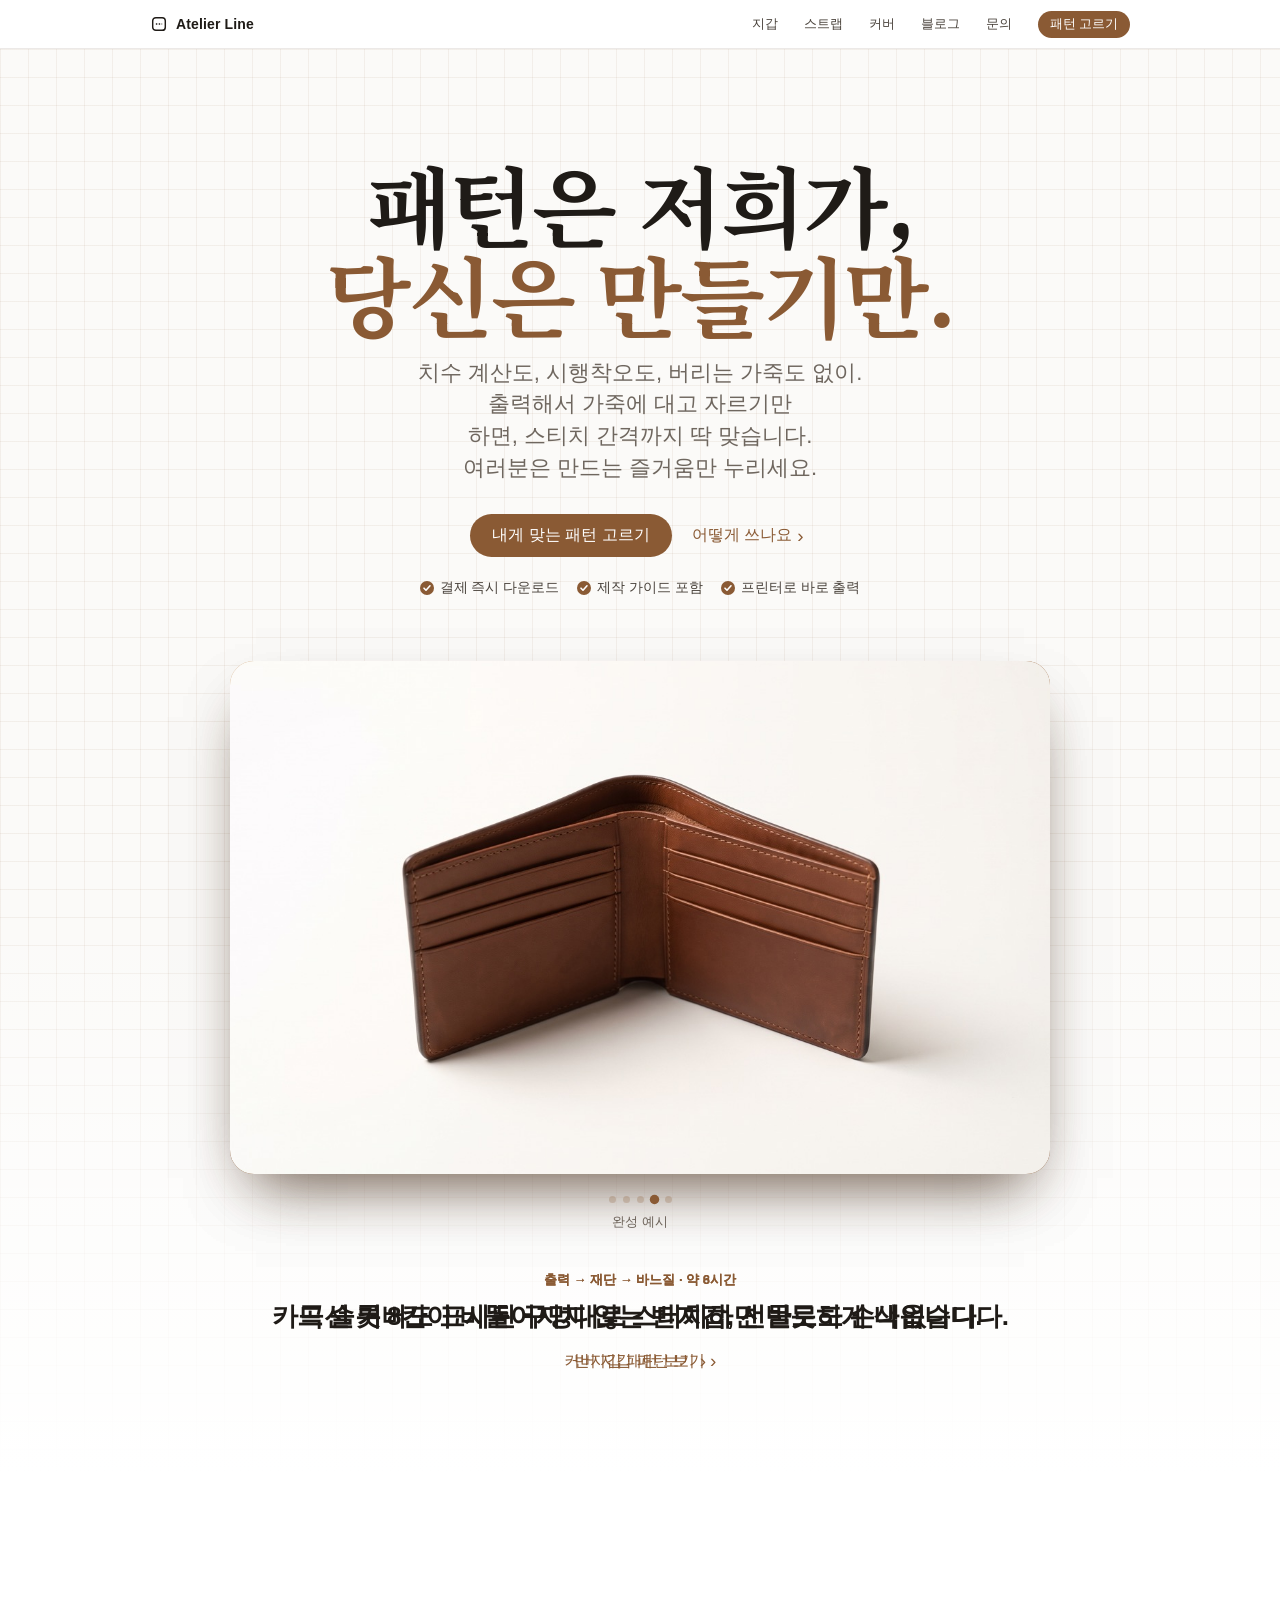
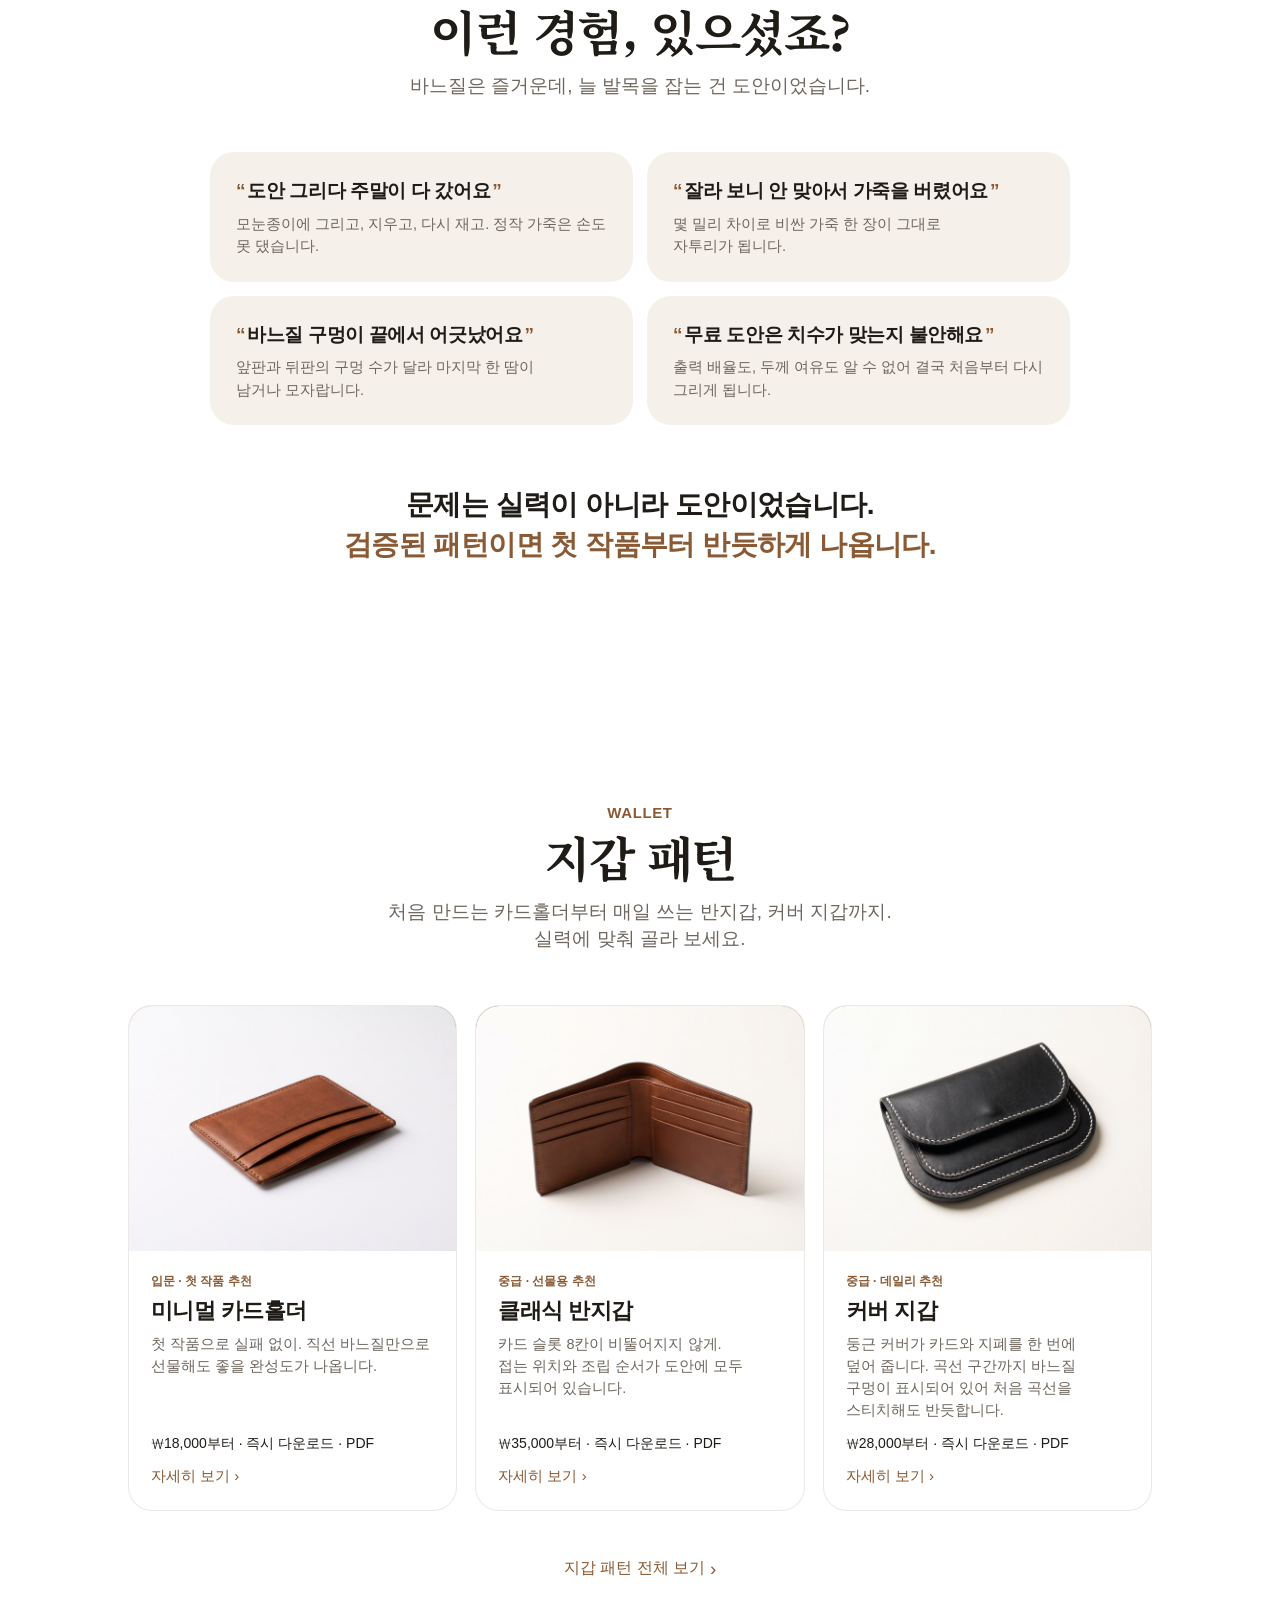
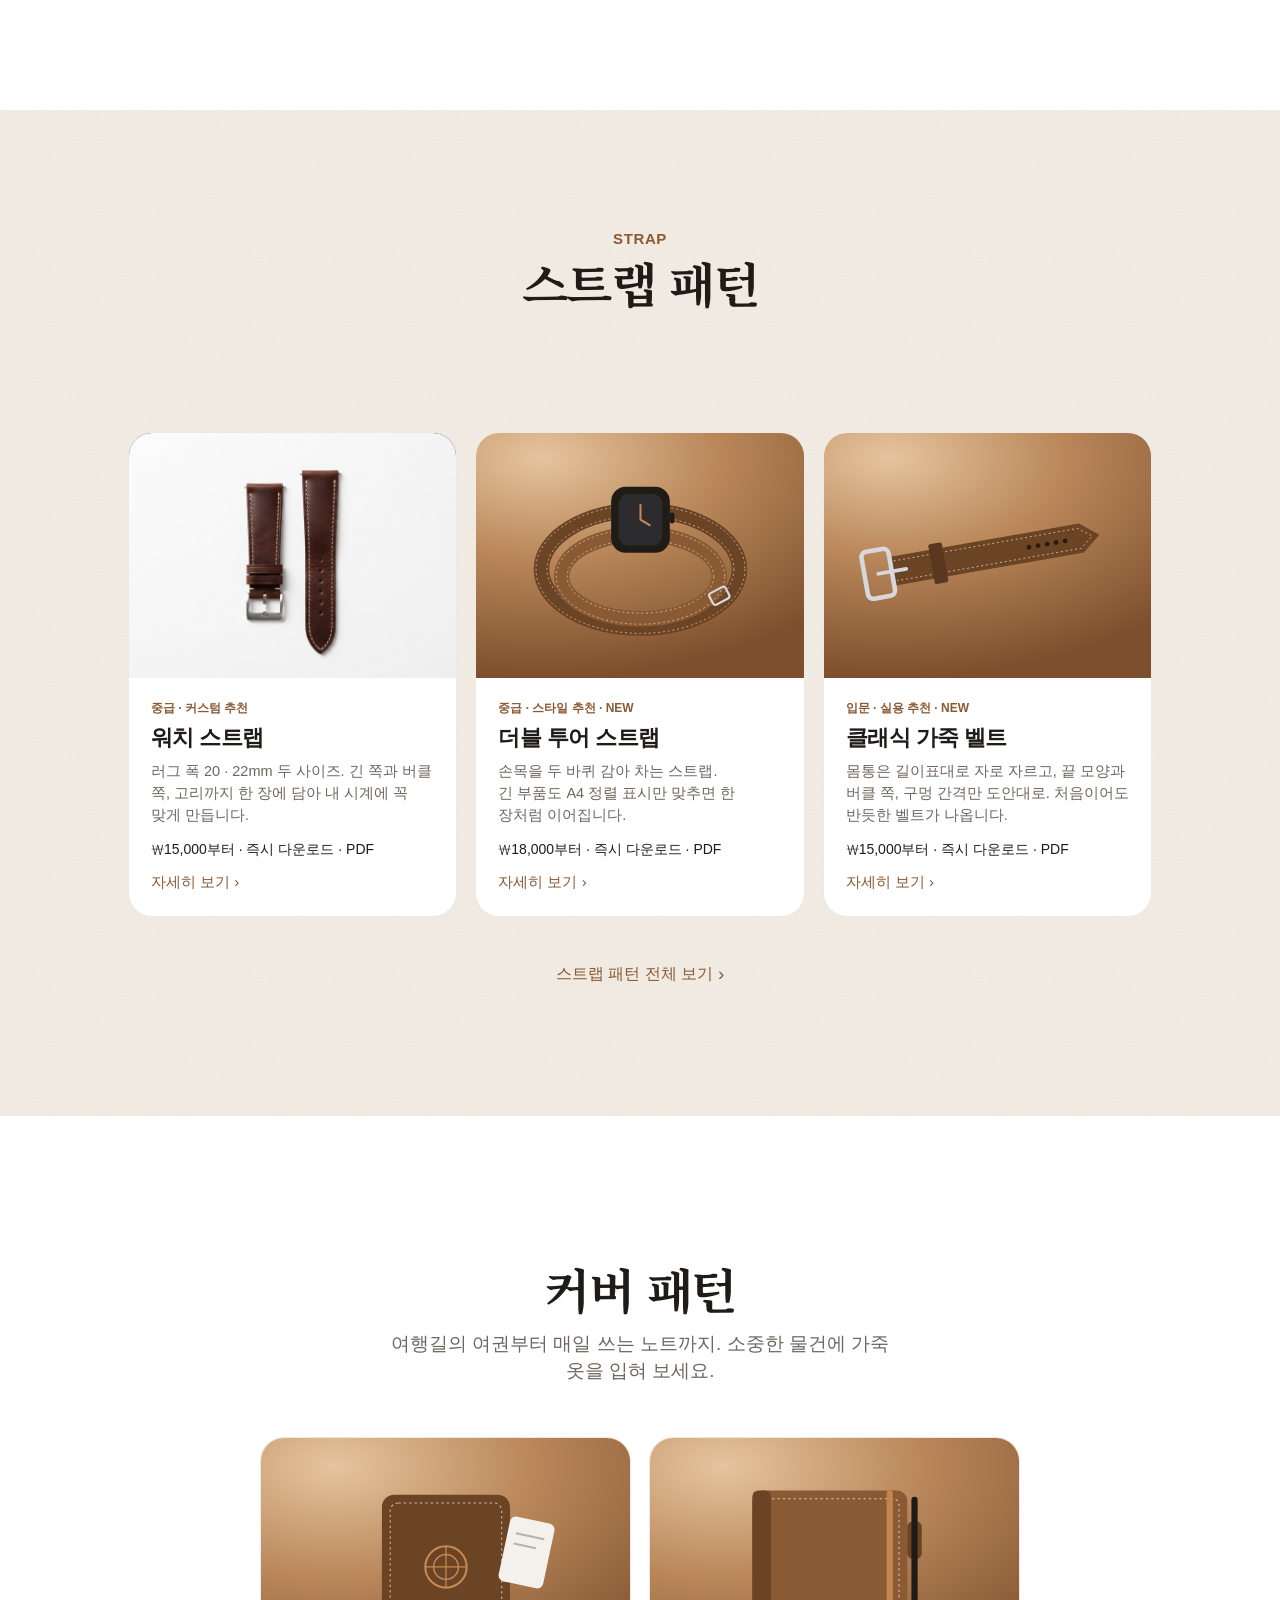
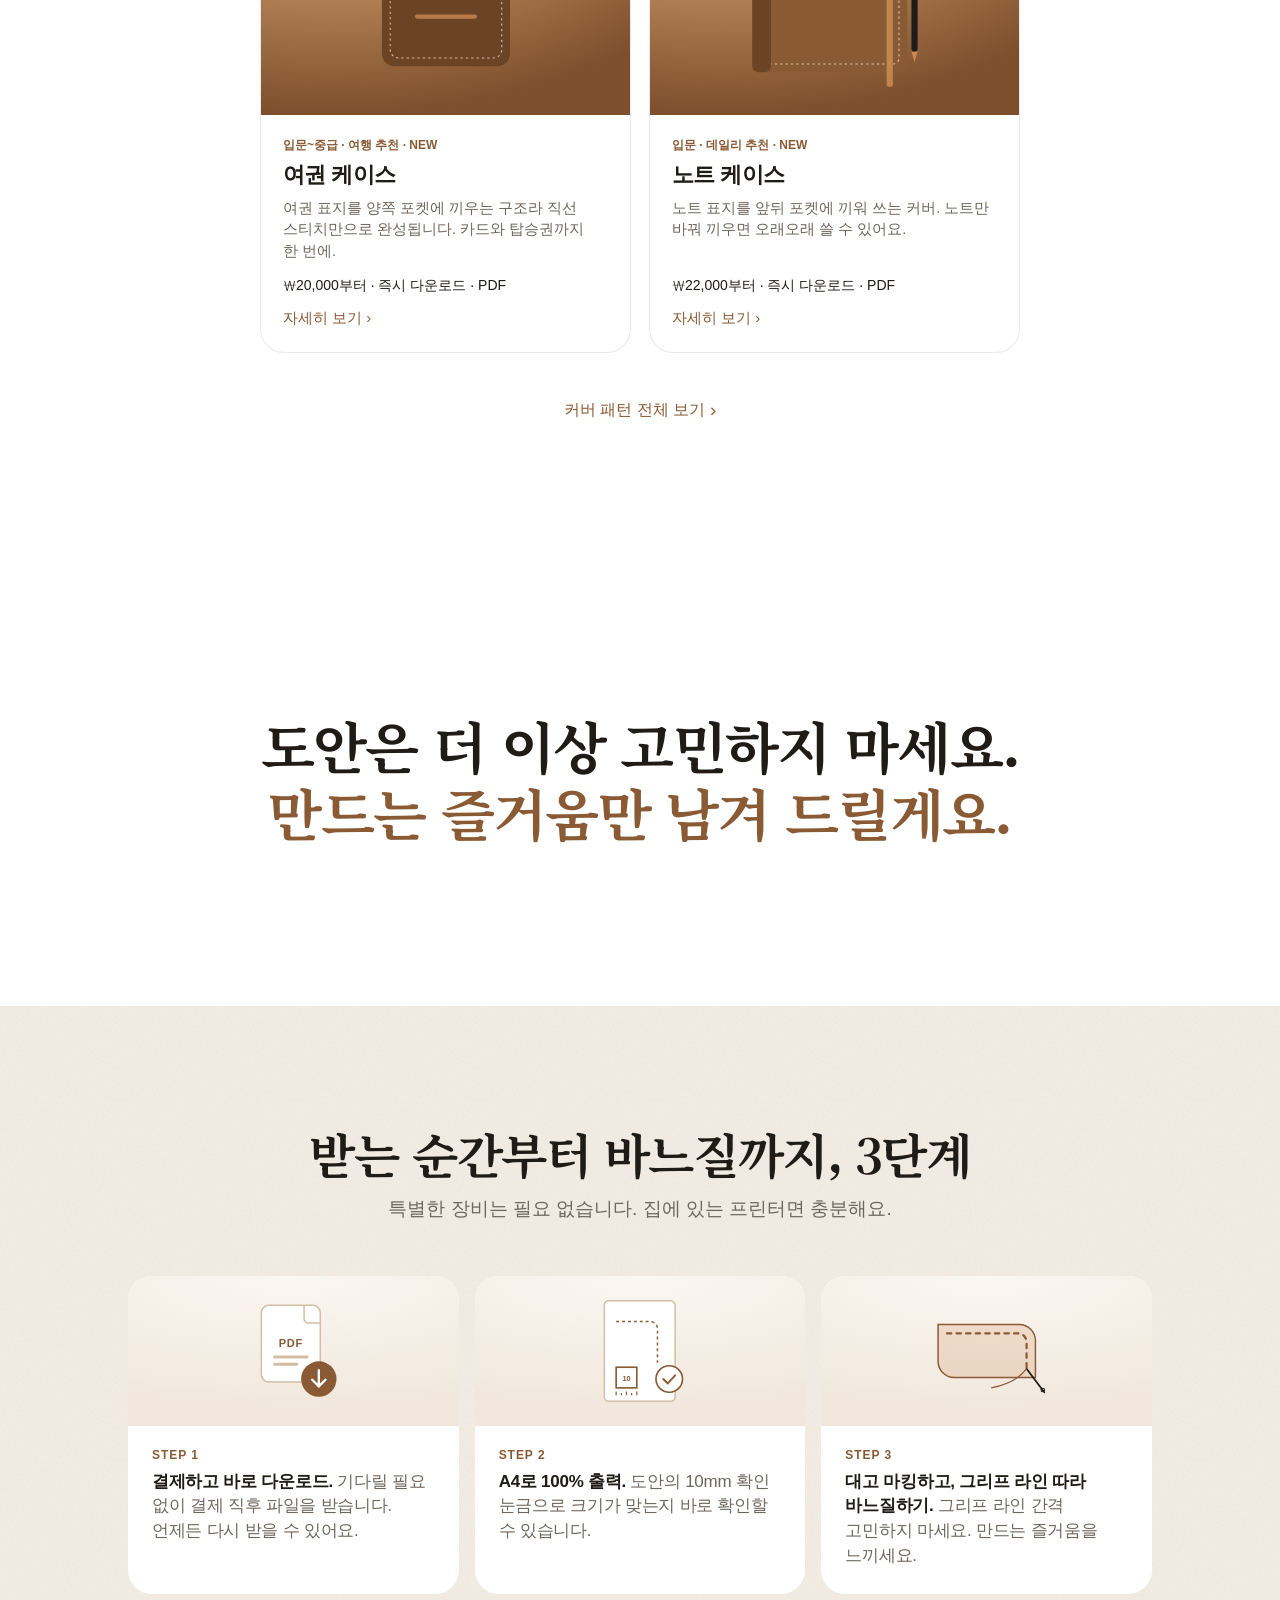
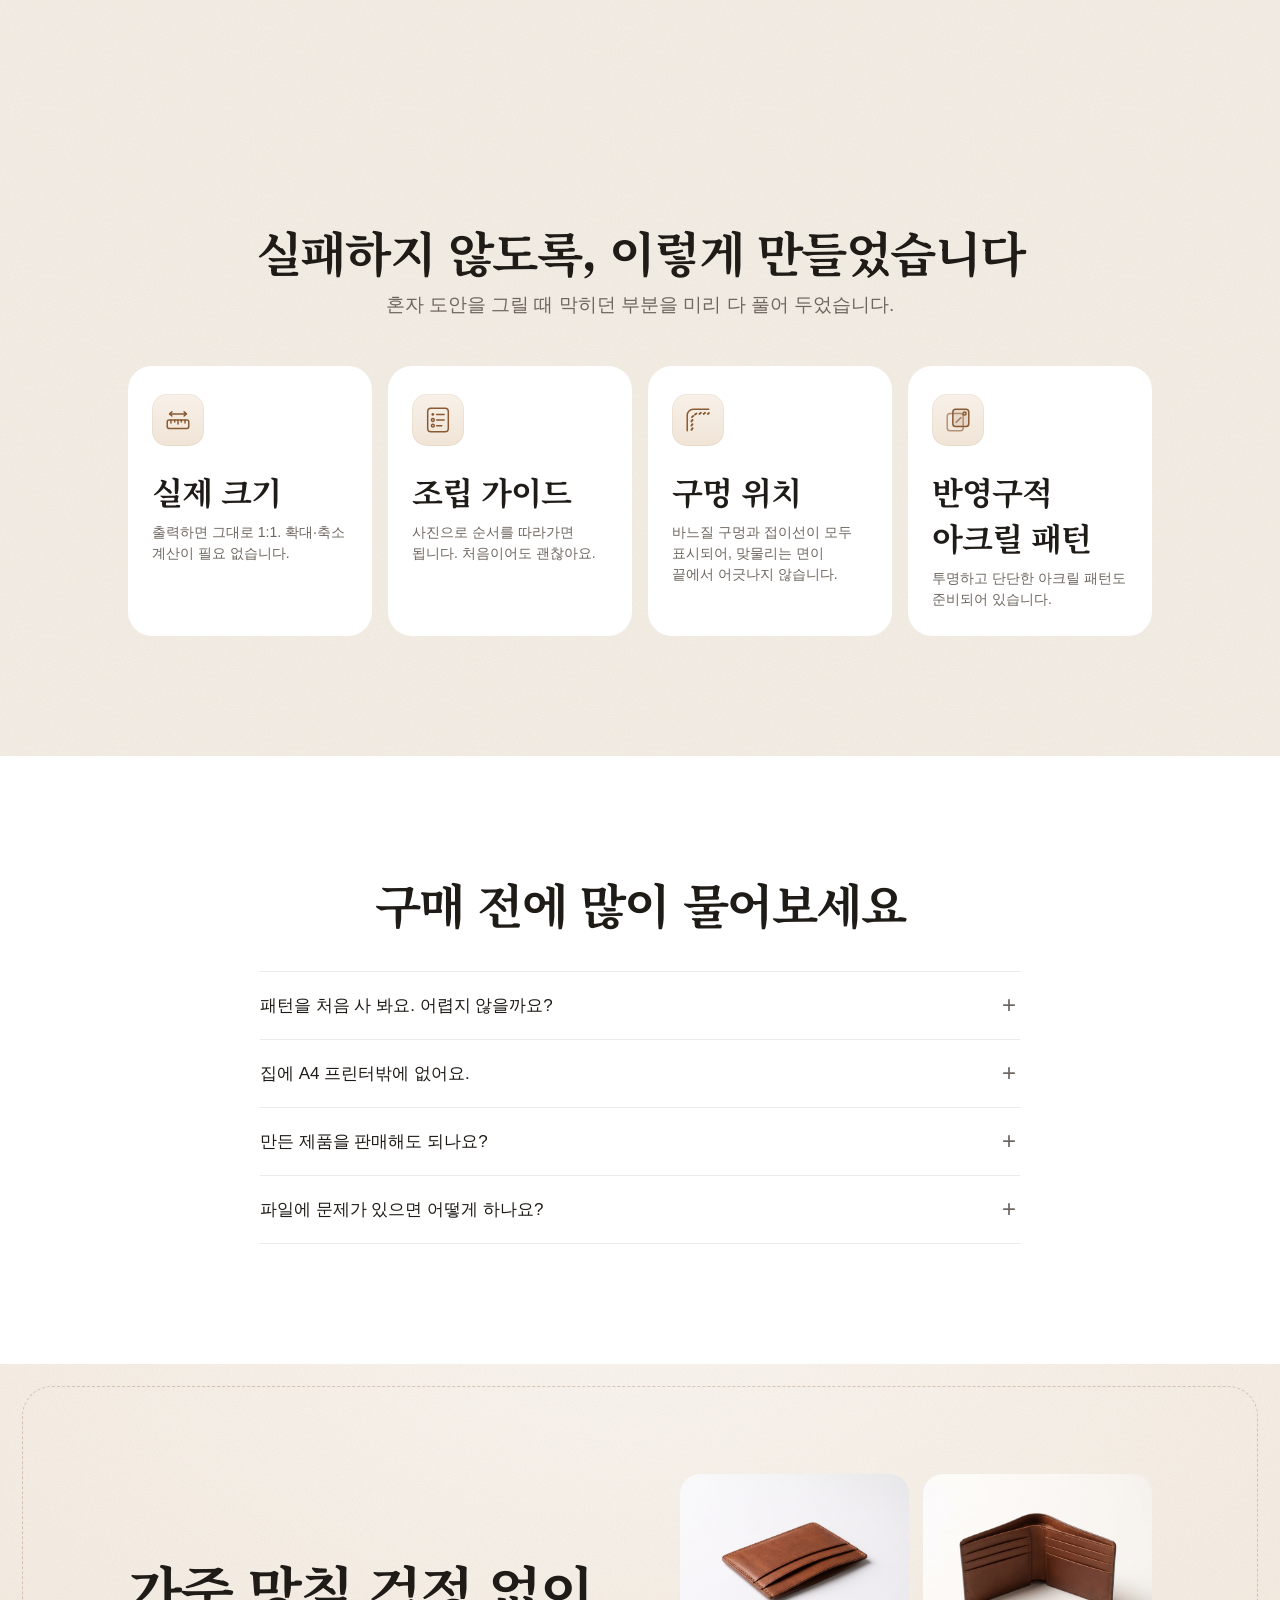
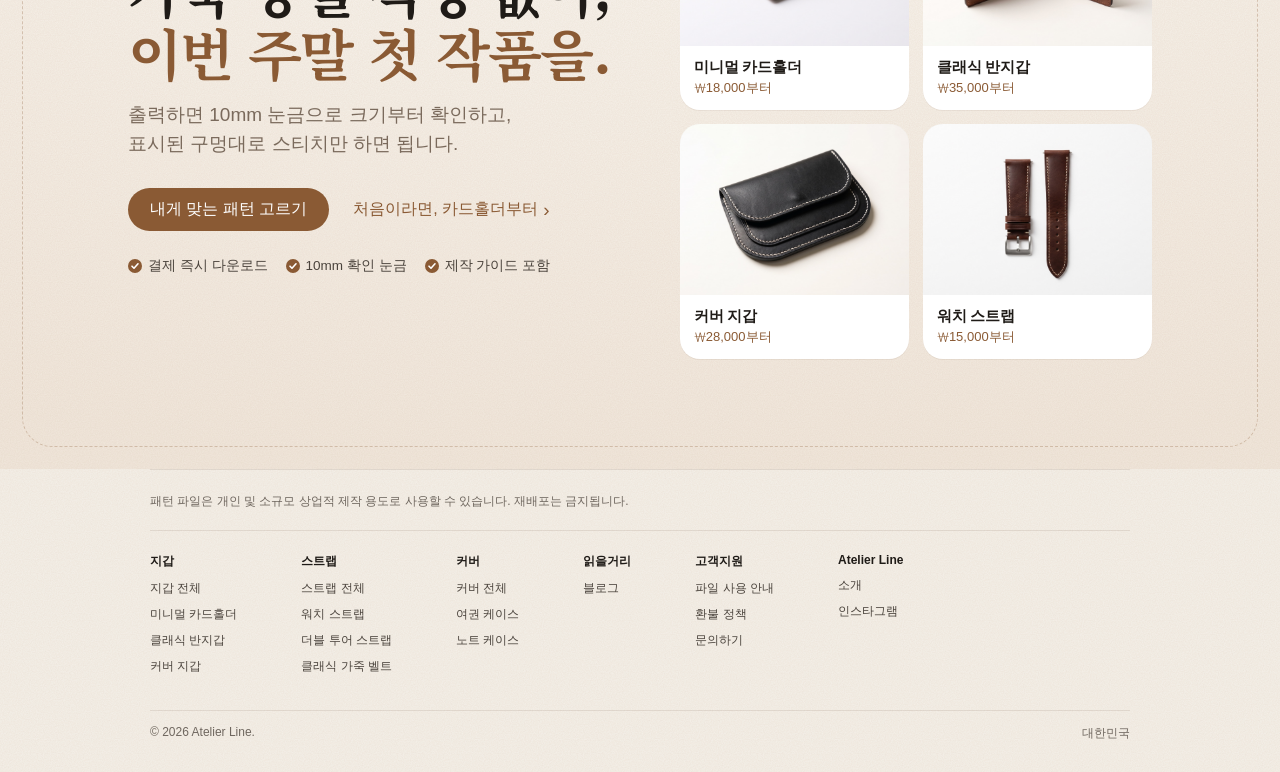
==== commit 1c43f795: "Add files via upload" ====
--- a/index.html
+++ b/index.html
@@ -1,6 +1,7 @@
 <!DOCTYPE html>
 <html lang="ko"><head>
 <meta charset="UTF-8">
+<meta name="robots" content="noindex, nofollow">
 <meta name="viewport" content="width=device-width, initial-scale=1, viewport-fit=cover">
 <title>ATELIER LINE — 가죽 패턴</title>
 <script>document.documentElement.classList.add('js');</script>
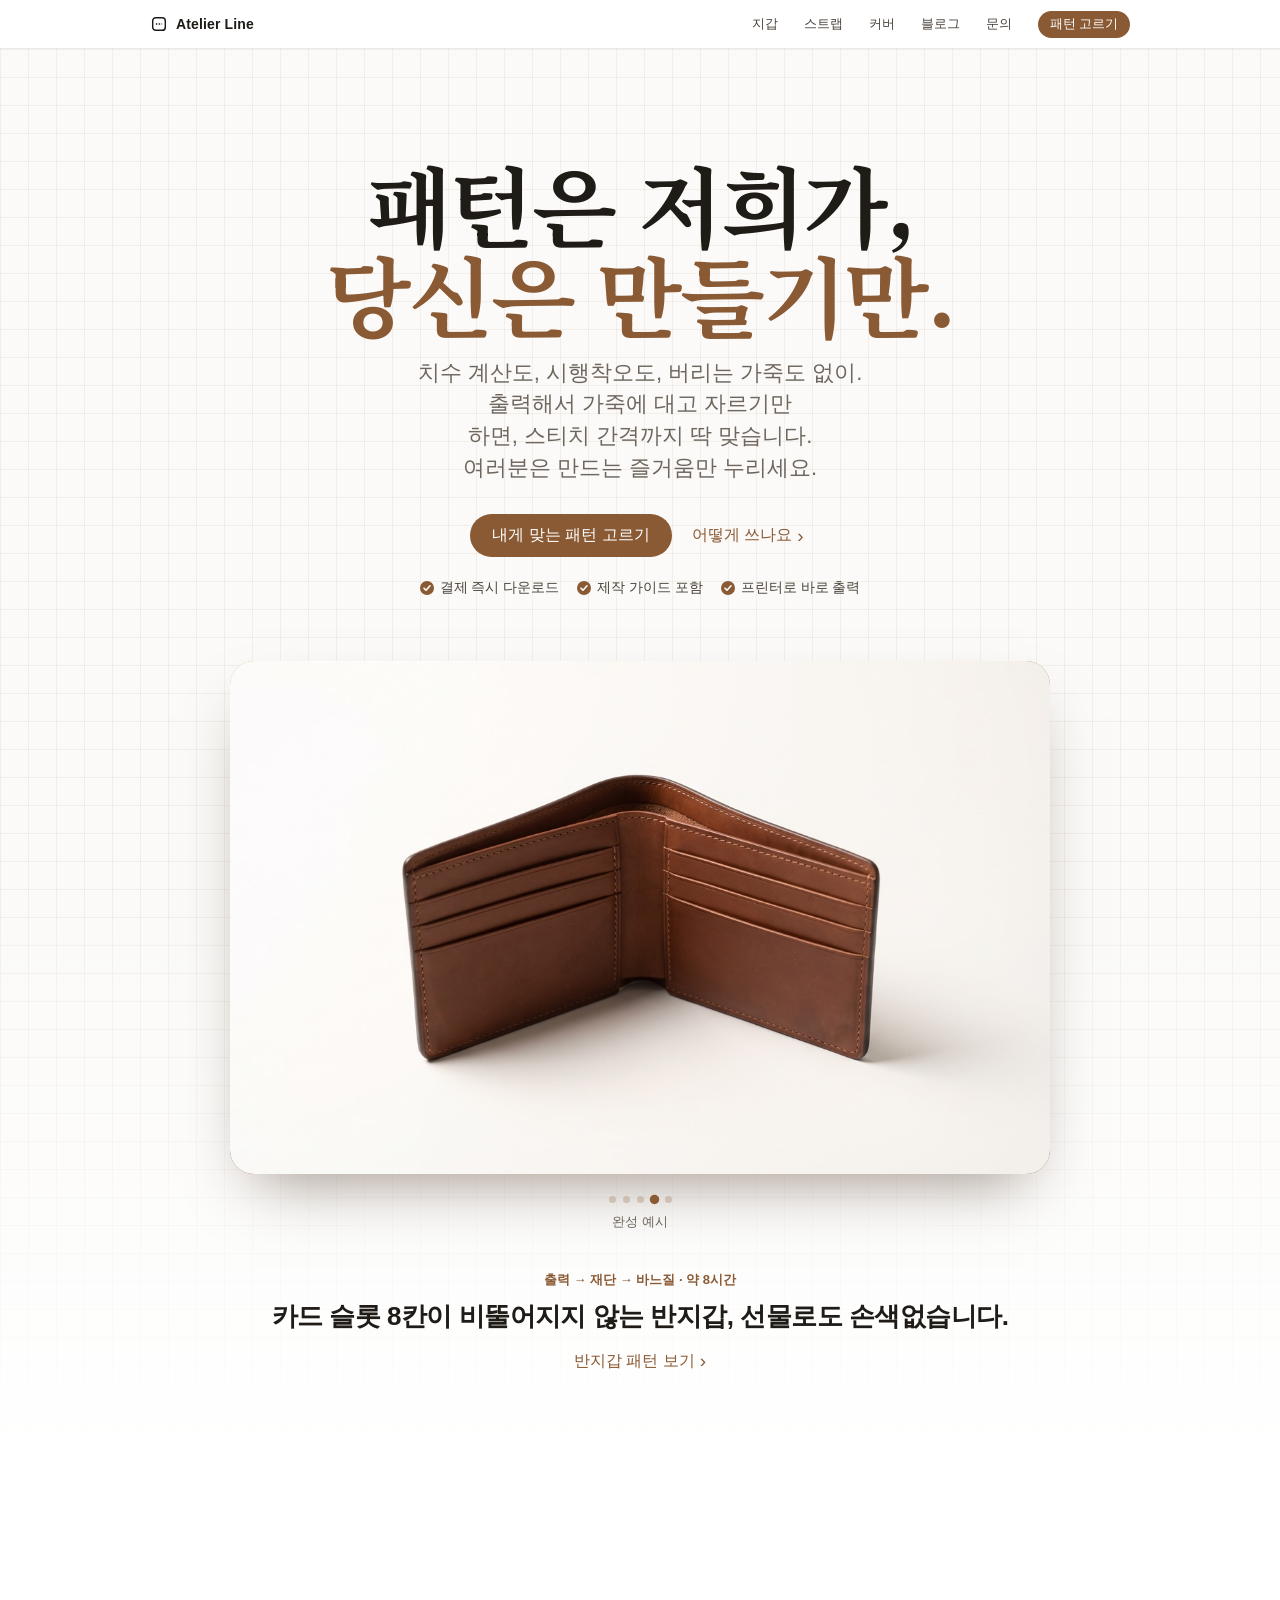
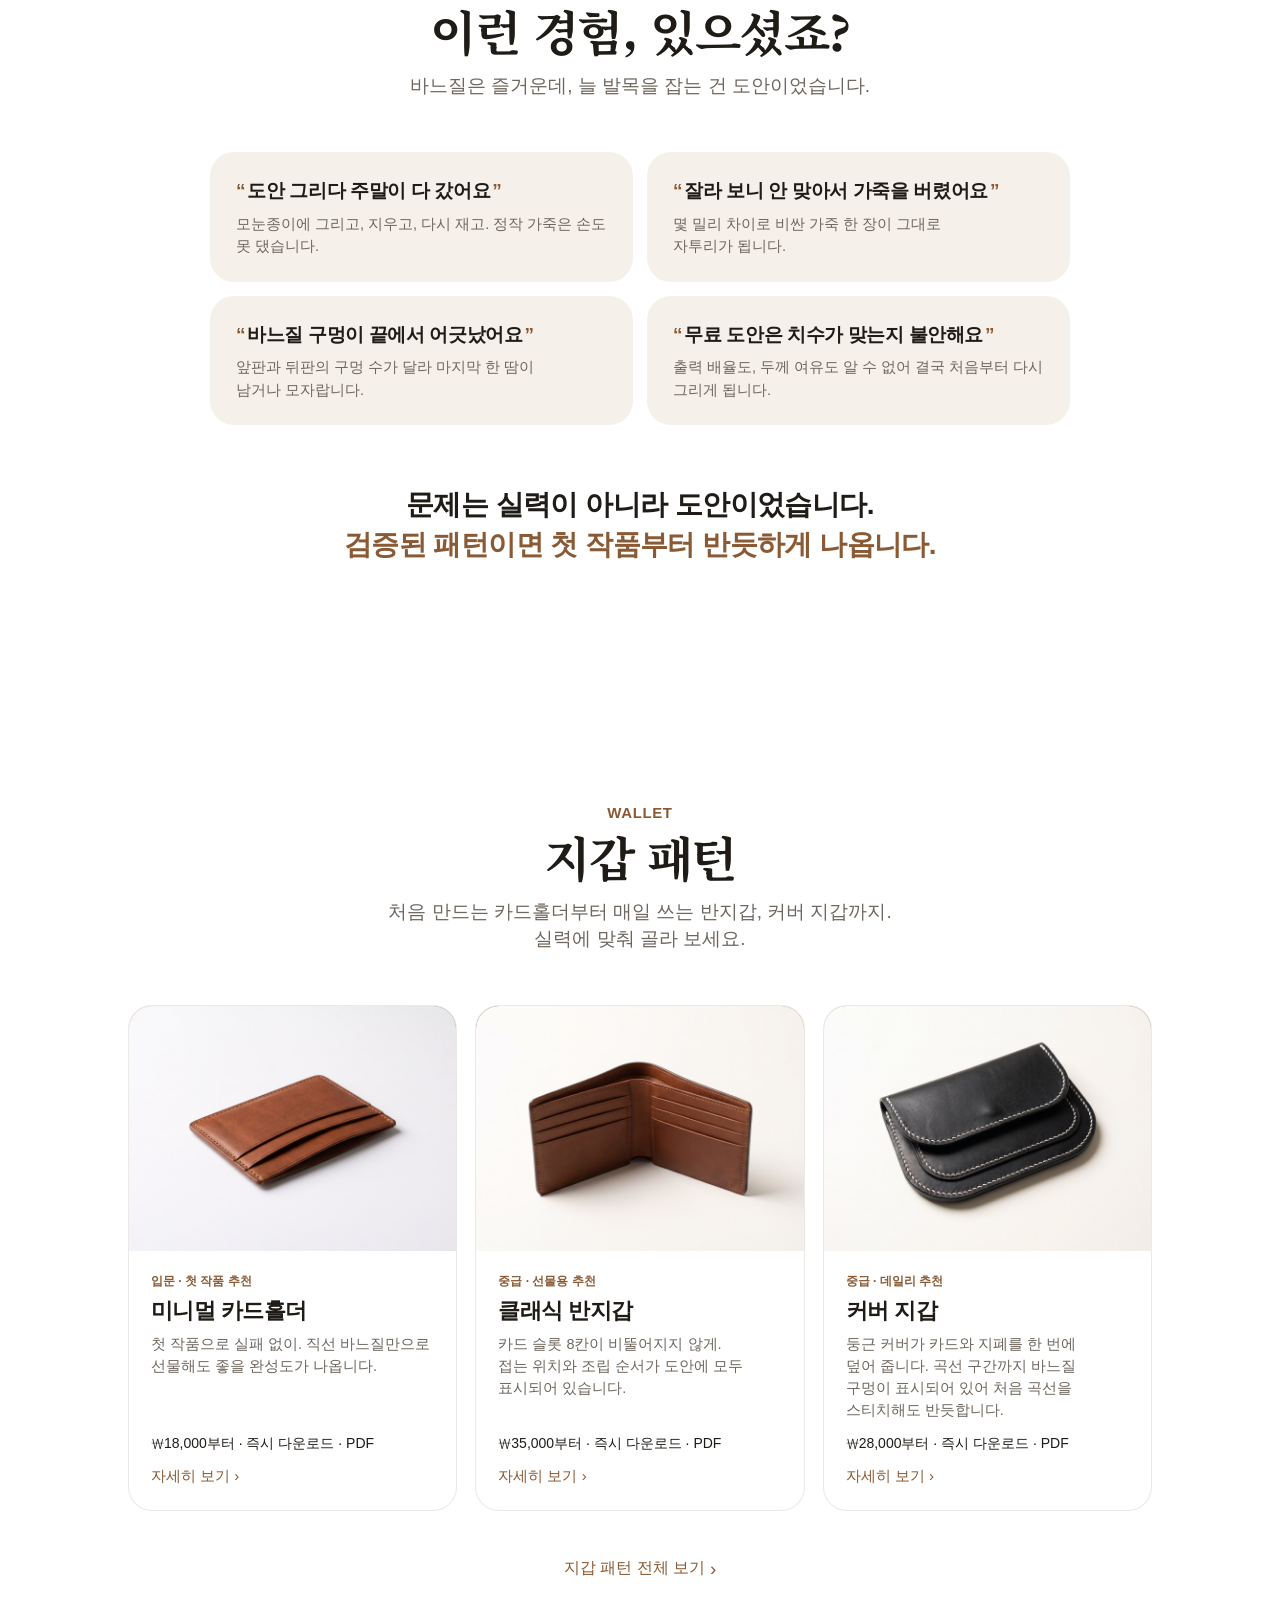
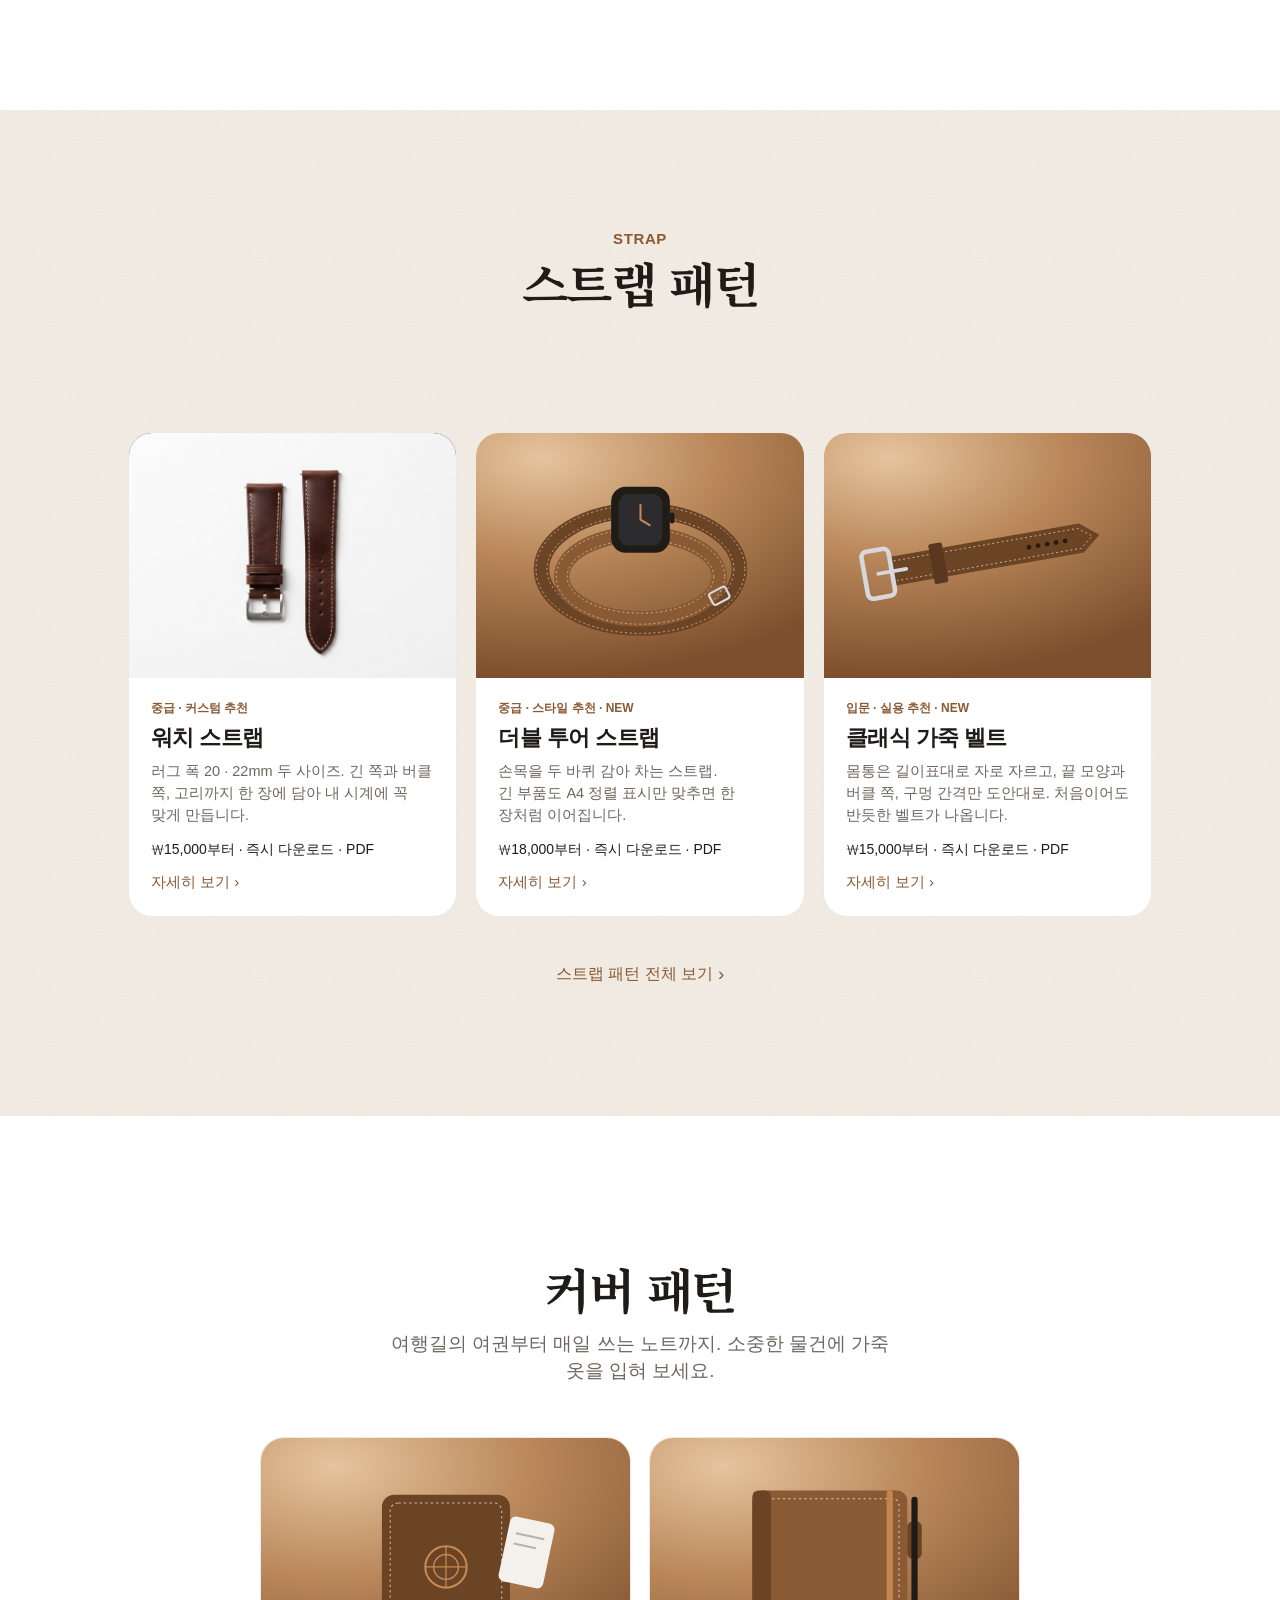
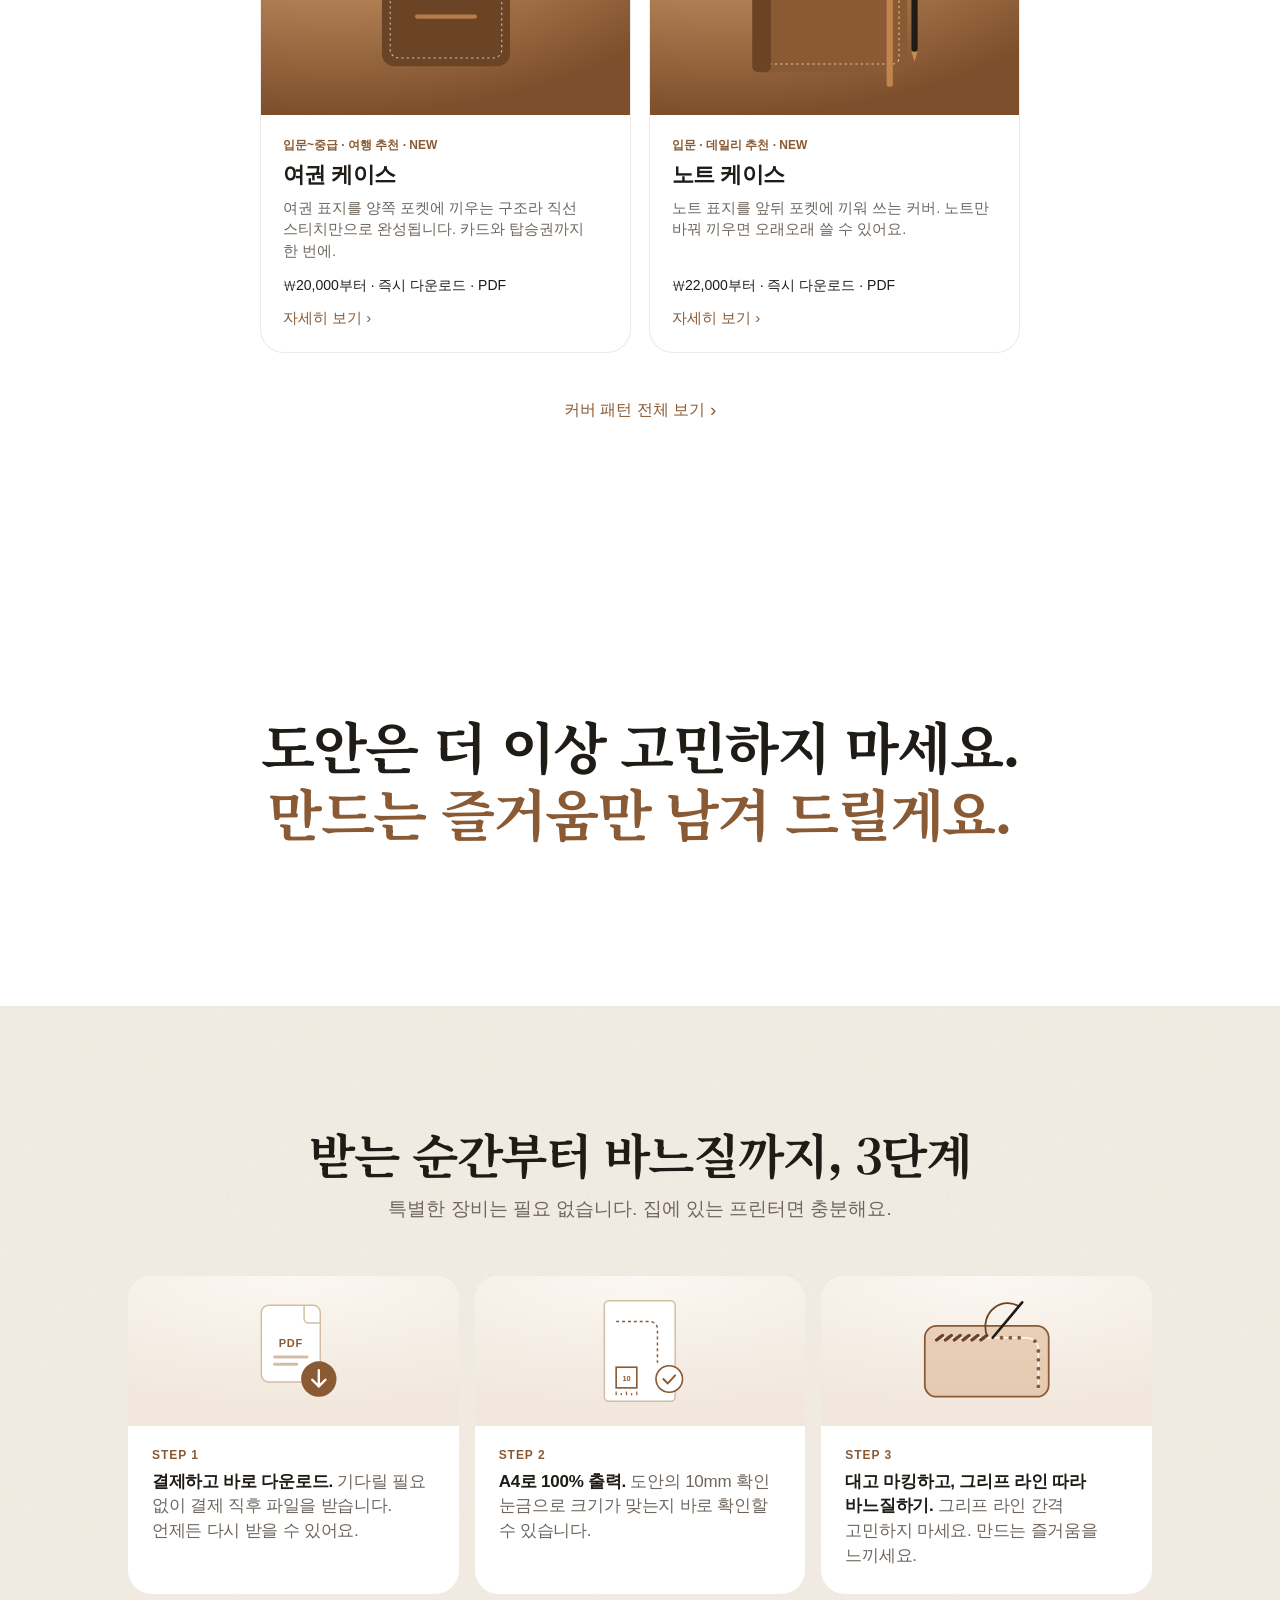
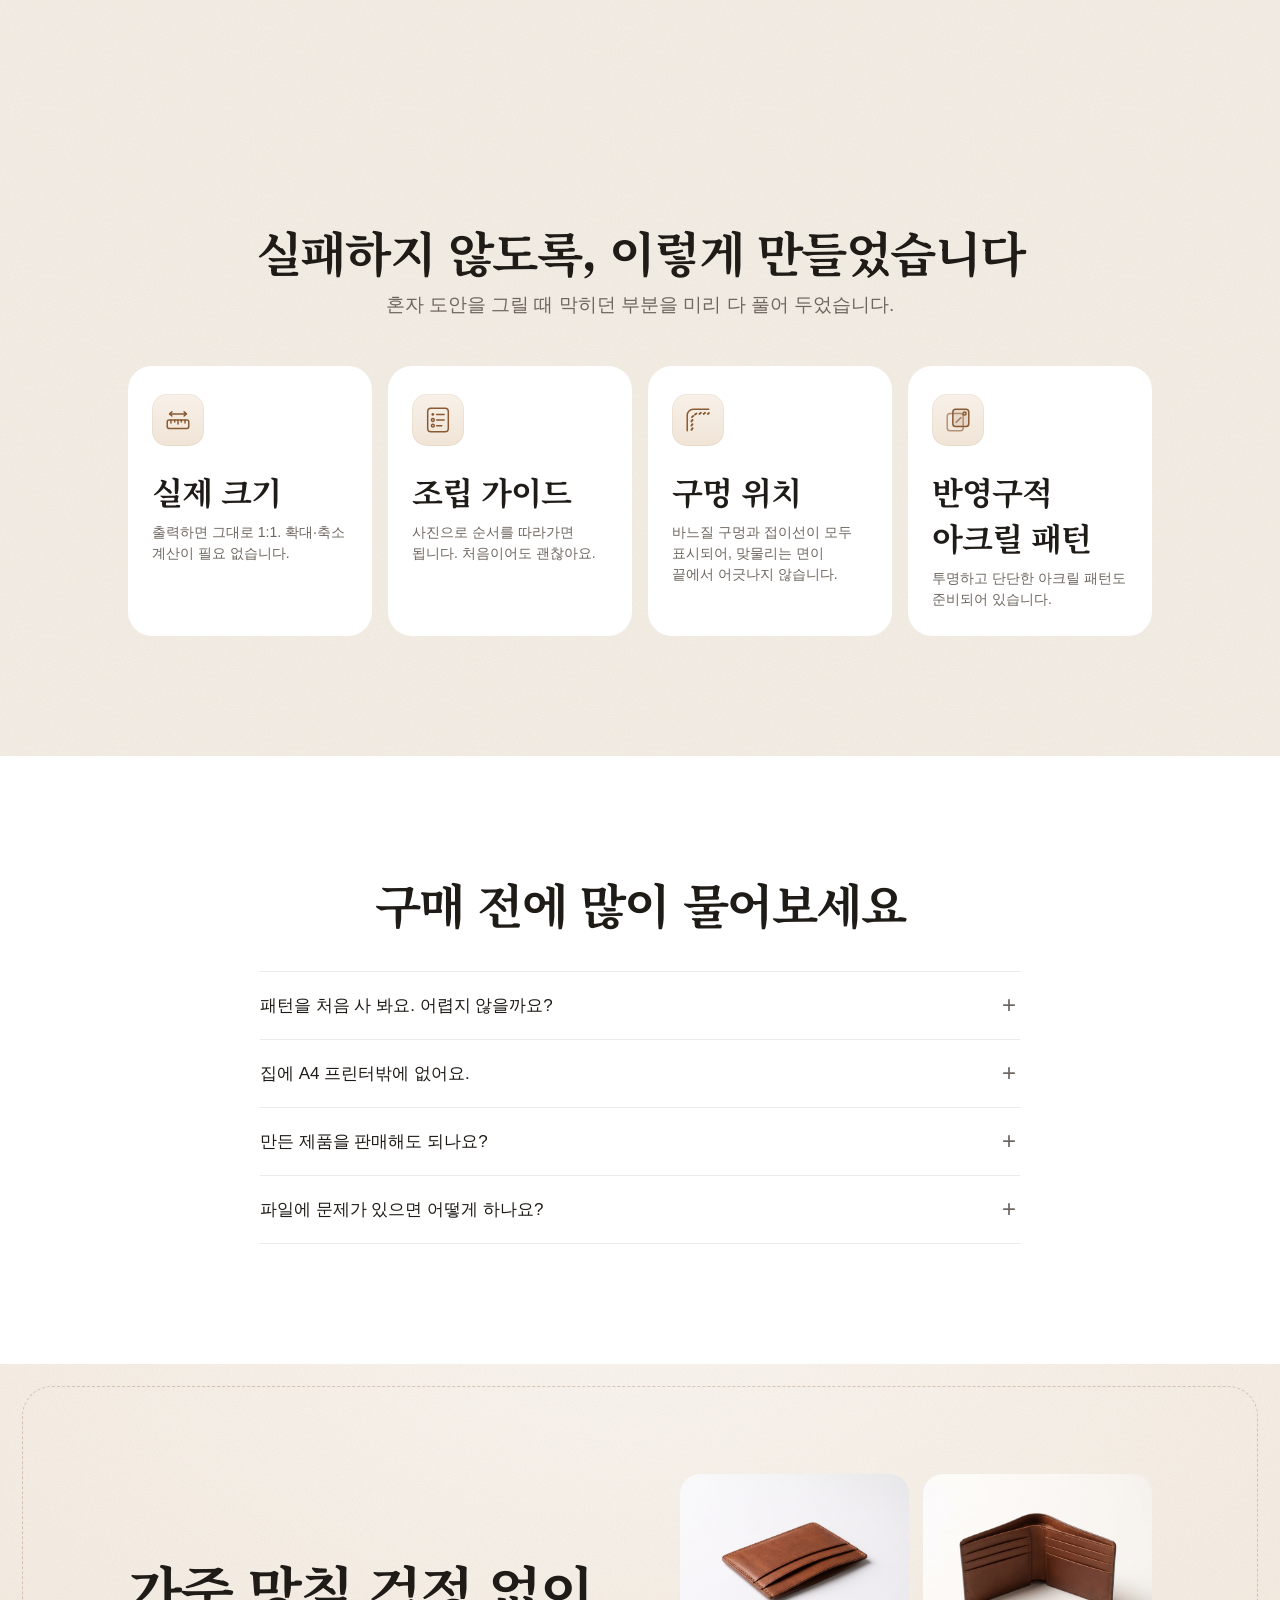
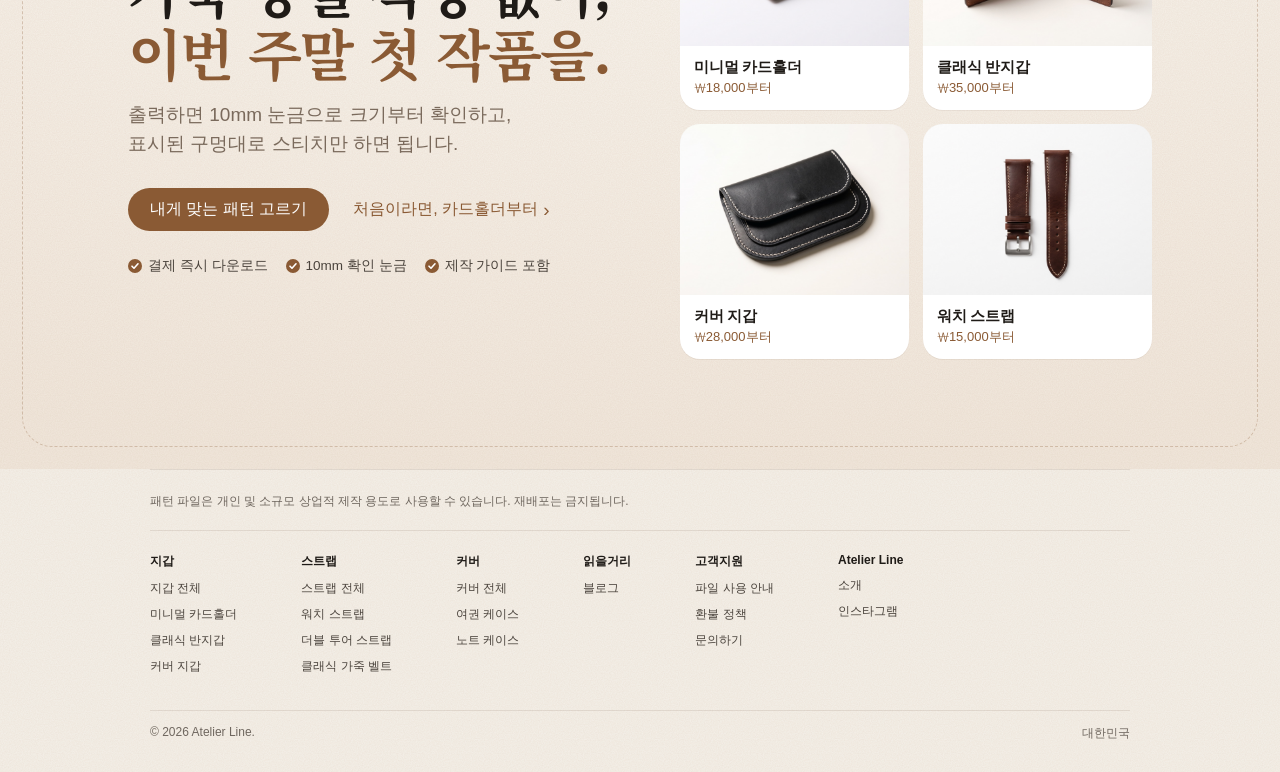
==== commit e0142fef: "Add files via upload" ====
--- a/index.html
+++ b/index.html
@@ -566,7 +566,7 @@
   <div class="how-steps">
     <div class="how-step reveal"><div class="how-art"><svg viewBox="0 0 200 160" aria-hidden="true"><rect x="56" y="18" width="80" height="104" rx="10" fill="#fff" stroke="#d3bda5" stroke-width="2"/><path d="M114 18v18a6 6 0 0 0 6 6h16" fill="none" stroke="#d3bda5" stroke-width="2"/><text x="96" y="74" text-anchor="middle" font-size="15" font-weight="700" fill="#8a5a34" font-family="-apple-system,Helvetica,sans-serif" letter-spacing="1">PDF</text><rect x="72" y="86" width="48" height="4" rx="2" fill="#d3bda5"/><rect x="72" y="96" width="34" height="4" rx="2" fill="#d3bda5"/><circle cx="134" cy="118" r="24" fill="#8a5a34"/><path d="M134 106v22m-9-9 9 9 9-9" fill="none" stroke="#fff" stroke-width="3.2" stroke-linecap="round" stroke-linejoin="round"/></svg></div><div class="how-body"><h3>결제하고 바로 다운로드</h3><p>기다릴 필요 없이 결제 직후 파일을 받습니다. 언제든 다시 받을 수 있어요.</p></div></div>
     <div class="how-step reveal d1"><div class="how-art"><svg viewBox="0 0 200 160" aria-hidden="true"><rect x="52" y="12" width="96" height="136" rx="6" fill="#fff" stroke="#d3bda5" stroke-width="2"/><path d="M68 40h46a10 10 0 0 1 10 10v46" fill="none" stroke="#8a5a34" stroke-width="2" stroke-dasharray="4 4"/><rect x="68" y="102" width="28" height="28" fill="none" stroke="#8a5a34" stroke-width="2.2"/><text x="82" y="120" text-anchor="middle" font-size="10" font-weight="600" fill="#8a5a34" font-family="-apple-system,Helvetica,sans-serif">10</text><g stroke="#8a5a34" stroke-width="1.6"><path d="M68 140v-5M75 140v-3M82 140v-5M89 140v-3M96 140v-5"/></g><circle cx="140" cy="118" r="18" fill="#fff" stroke="#8a5a34" stroke-width="2.2"/><path d="m132 118 6 6 10-11" fill="none" stroke="#8a5a34" stroke-width="2.6" stroke-linecap="round" stroke-linejoin="round"/></svg></div><div class="how-body"><h3>A4로 100% 출력</h3><p>도안의 10mm 확인 눈금으로 크기가 맞는지 바로 확인할 수 있습니다.</p></div></div>
-    <div class="how-step reveal d2"><div class="how-art"><svg viewBox="0 0 200 160" aria-hidden="true"><path d="M34 44h110a22 22 0 0 1 22 22v50H56a22 22 0 0 1-22-22z" fill="#c98a52" opacity=".22"/><path d="M34 44h110a22 22 0 0 1 22 22v50H56a22 22 0 0 1-22-22z" fill="none" stroke="#8a5a34" stroke-width="2"/><path d="M46 56h96a12 12 0 0 1 12 12v36" fill="none" stroke="#8a5a34" stroke-width="3" stroke-linecap="round" stroke-dasharray="6 7"/><path d="M154 104 178 136" stroke="#1f1b17" stroke-width="2.4" stroke-linecap="round"/><circle cx="176" cy="133" r="2.4" fill="none" stroke="#1f1b17" stroke-width="1.4"/><path d="M154 104c-10 14-26 22-48 26" fill="none" stroke="#8a5a34" stroke-width="1.6"/></svg></div><div class="how-body"><h3>대고 마킹하고, 그리프 라인 따라 바느질하기</h3><p>그리프 라인 간격 고민하지 마세요. 만드는 즐거움을 느끼세요.</p></div></div>
+    <div class="how-step reveal d2"><div class="how-art"><svg viewBox="0 0 200 160" aria-hidden="true"><rect x="16" y="46" width="168" height="96" rx="16" fill="#c98a52" opacity=".32"/><rect x="16" y="46" width="168" height="96" rx="16" fill="none" stroke="#8a5a34" stroke-width="2.4"/><path d="M30 62h124a16 16 0 0 1 16 16v54" fill="none" stroke="#fff" stroke-width="2" opacity=".9"/><g fill="#8a5a34"><circle cx="120" cy="62" r="2.6"/><circle cx="132" cy="62" r="2.6"/><circle cx="144" cy="62" r="2.6"/><circle cx="165.3" cy="66.7" r="2.6"/><circle cx="170" cy="80" r="2.6"/><circle cx="170" cy="92" r="2.6"/><circle cx="170" cy="104" r="2.6"/><circle cx="170" cy="116" r="2.6"/><circle cx="170" cy="128" r="2.6"/></g><path d="M32 65l8-6M44 65l8-6M56 65l8-6M68 65l8-6M80 65l8-6M92 65l8-6" stroke="#6b4325" stroke-width="4.6" stroke-linecap="round"/><path d="M100 59C90 26 122 6 143 19" fill="none" stroke="#6b4325" stroke-width="2.4" stroke-linecap="round"/><path d="M108 62 148 14" stroke="#1f1b17" stroke-width="3.6" stroke-linecap="round"/></svg></div><div class="how-body"><h3>대고 마킹하고, 그리프 라인 따라 바느질하기</h3><p>그리프 라인 간격 고민하지 마세요. 만드는 즐거움을 느끼세요.</p></div></div>
   </div>
 </section>
 
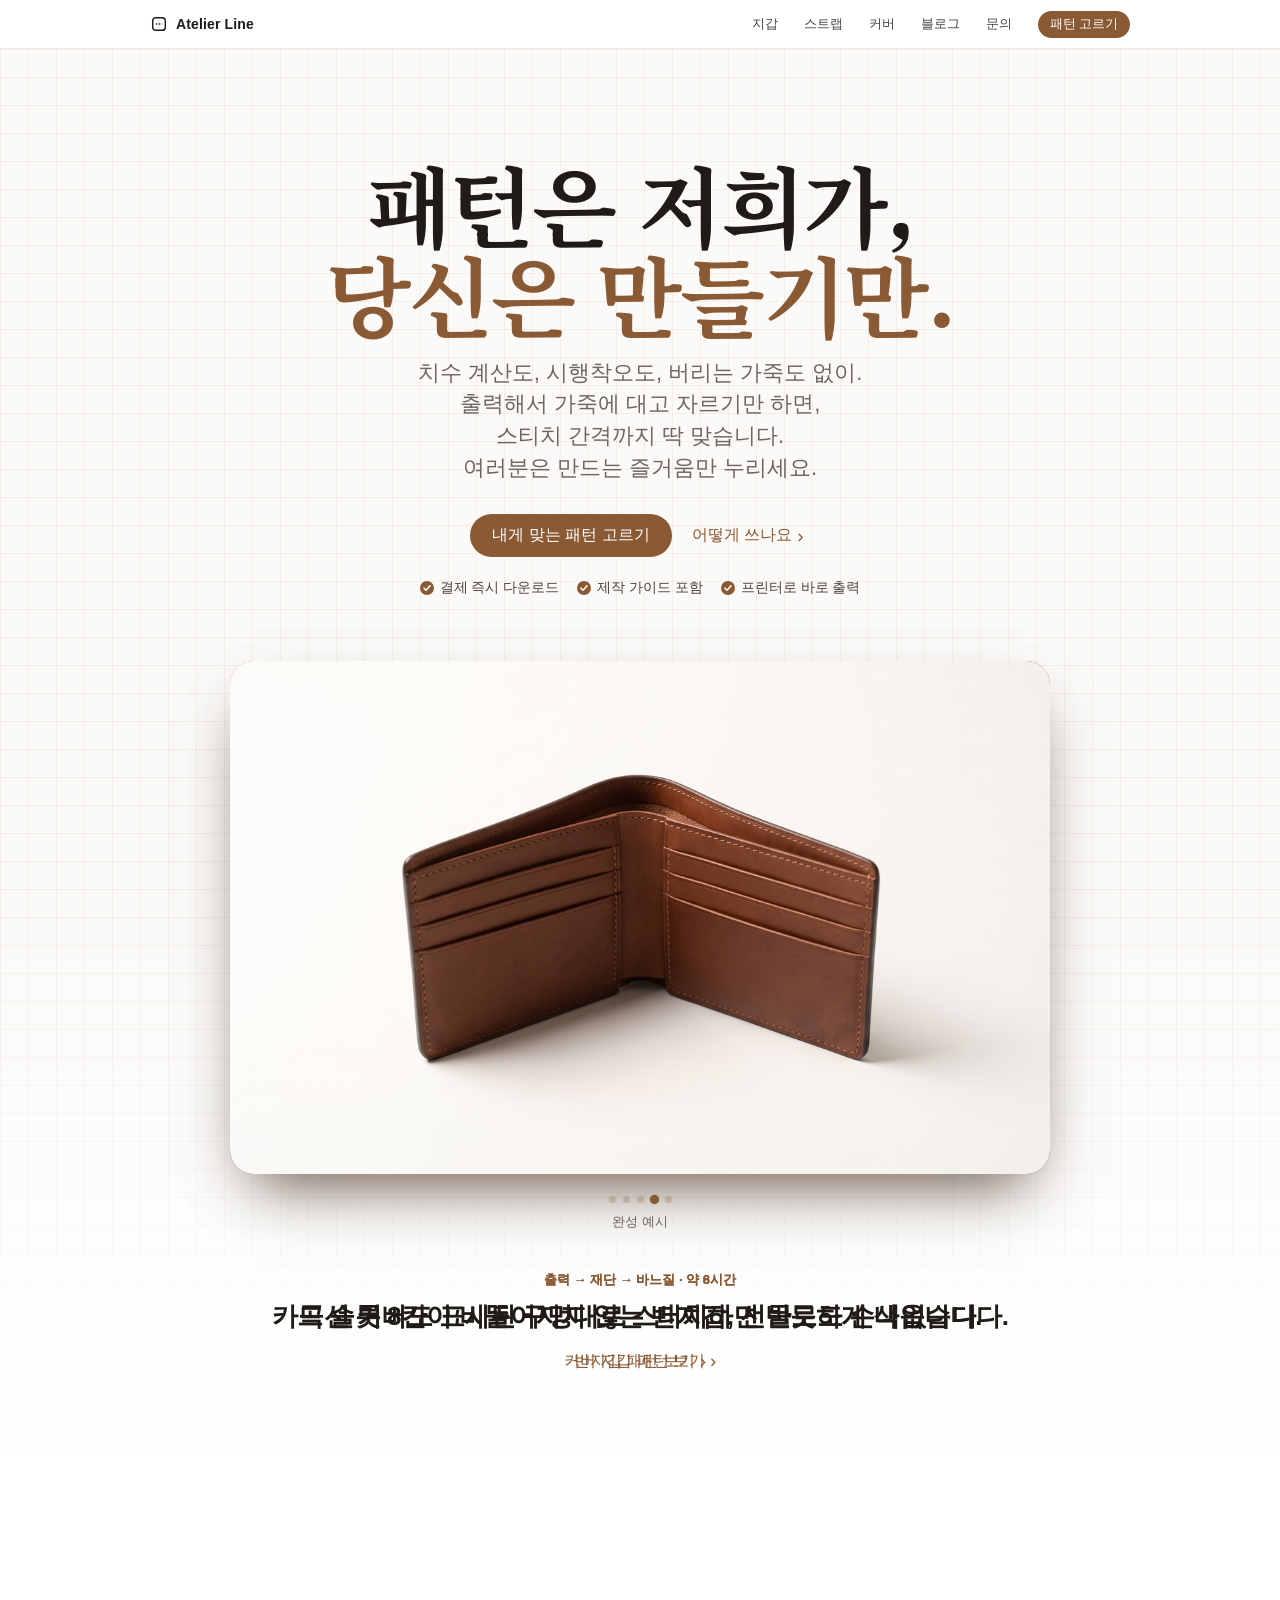
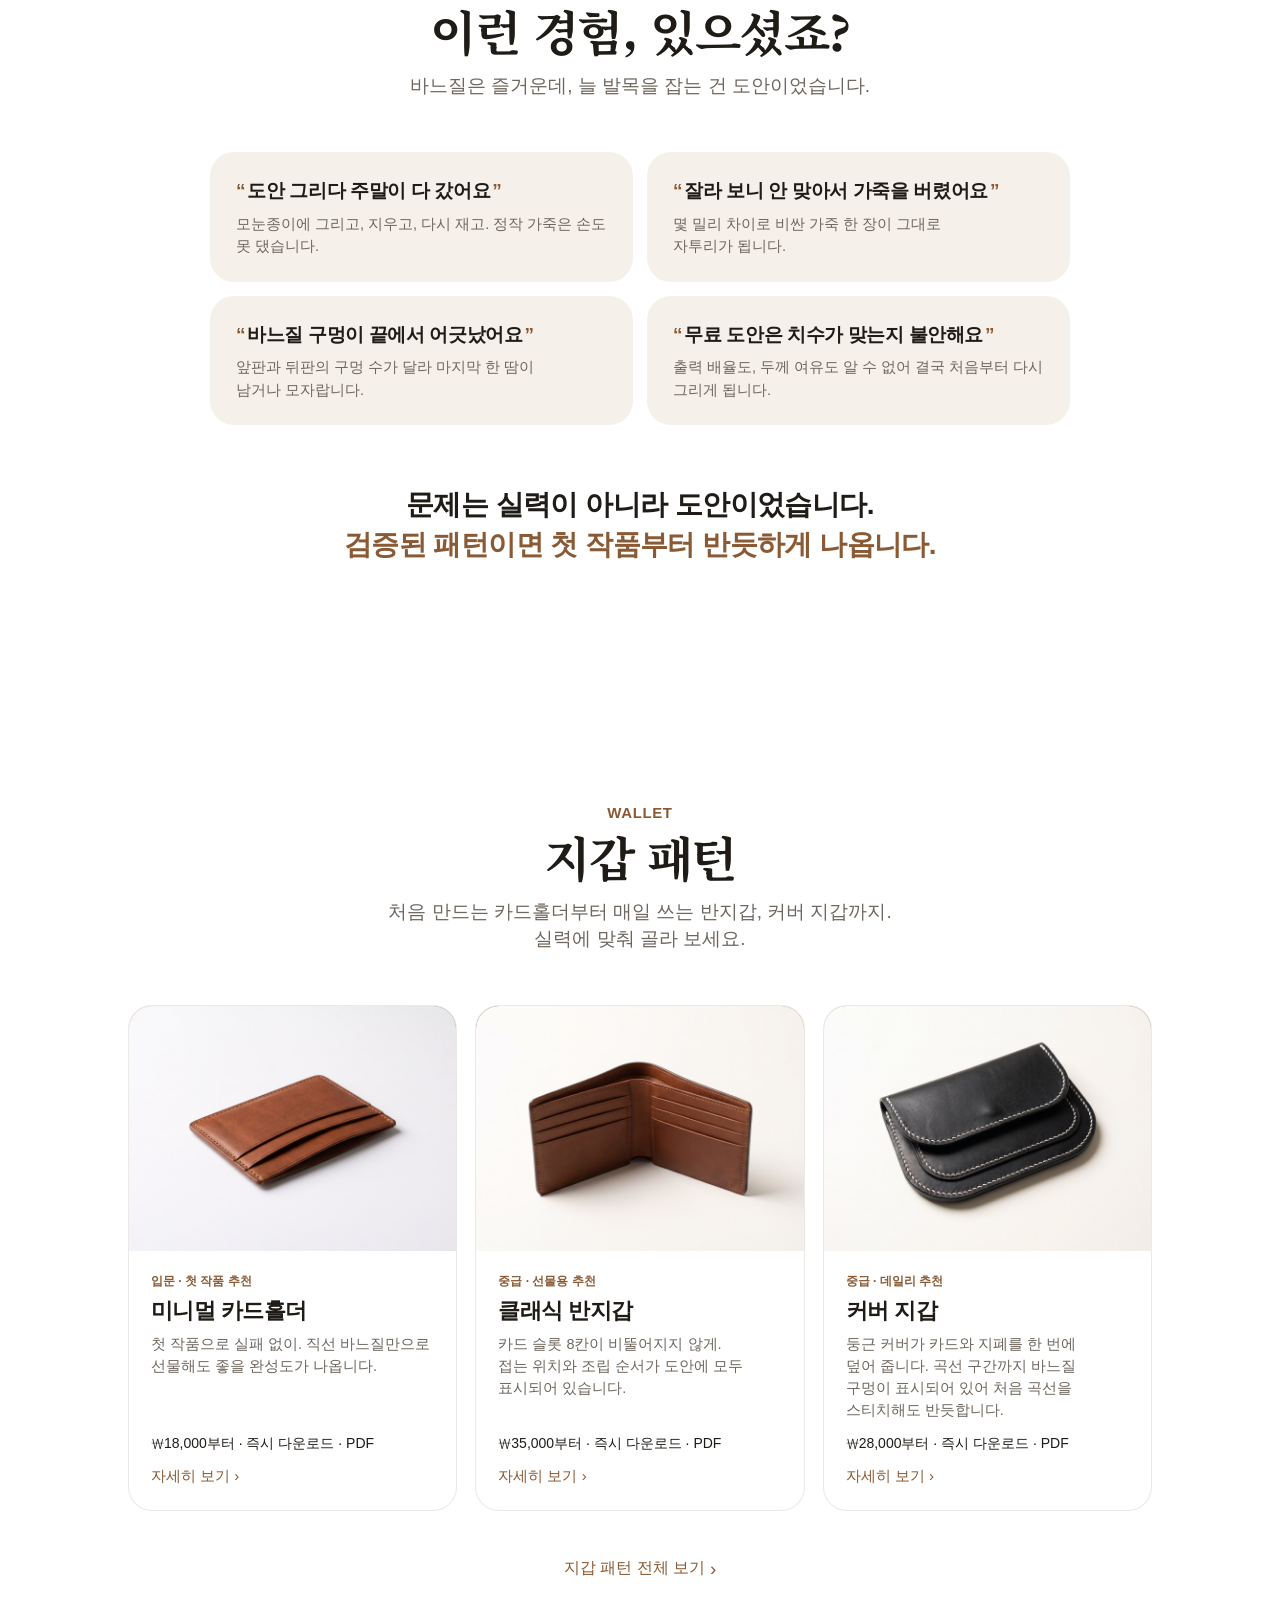
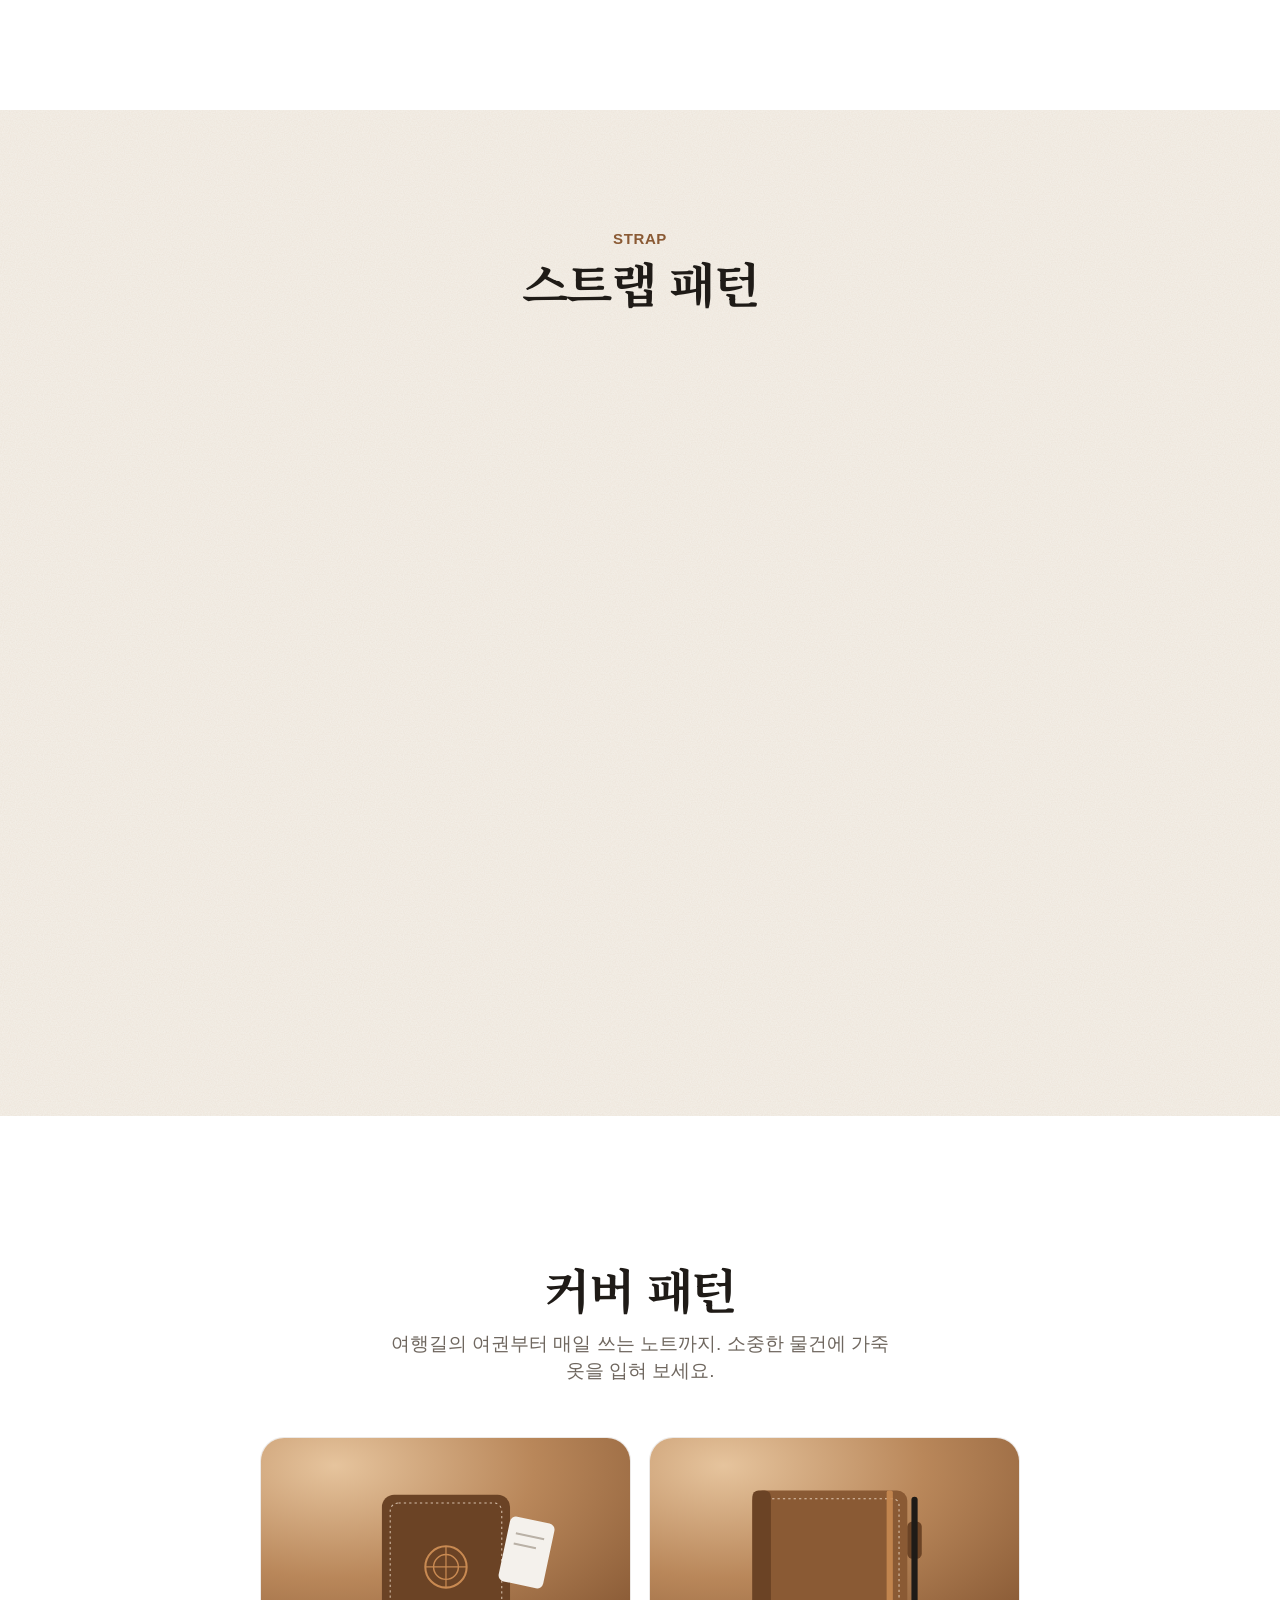
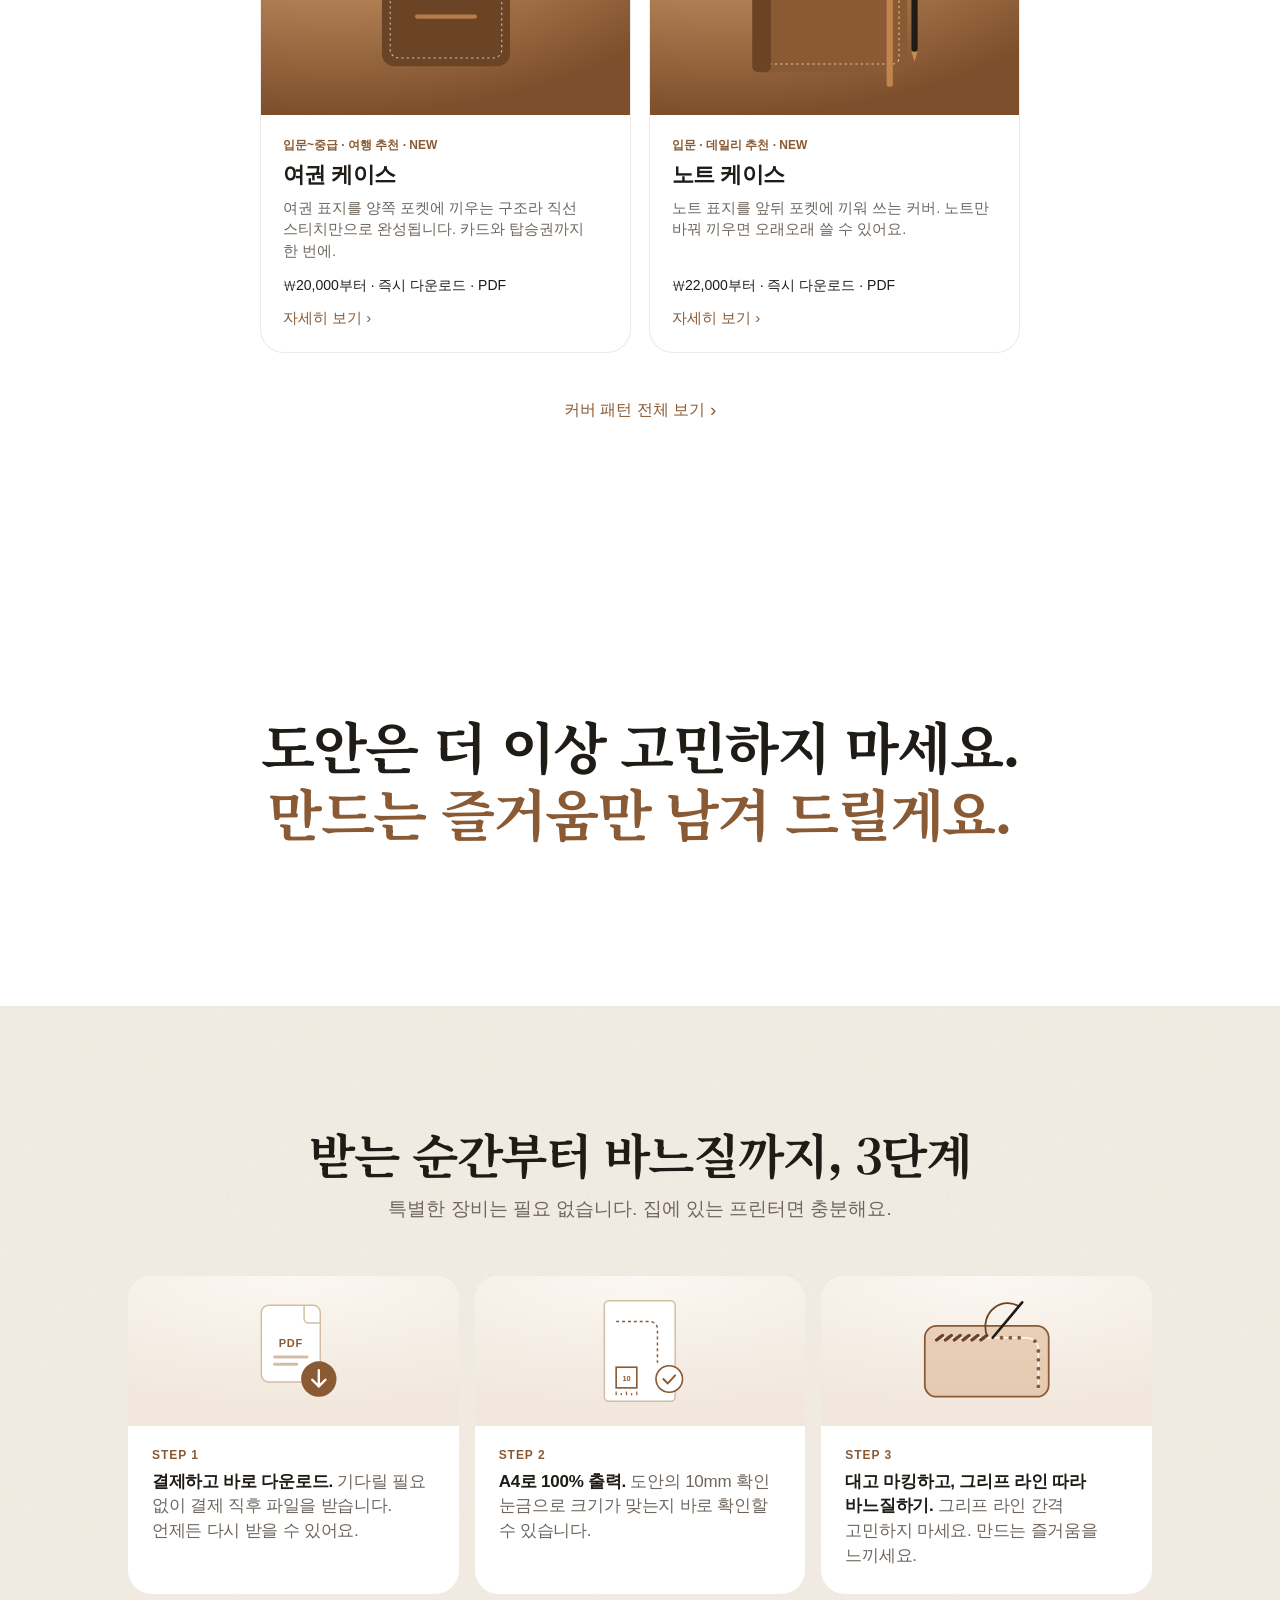
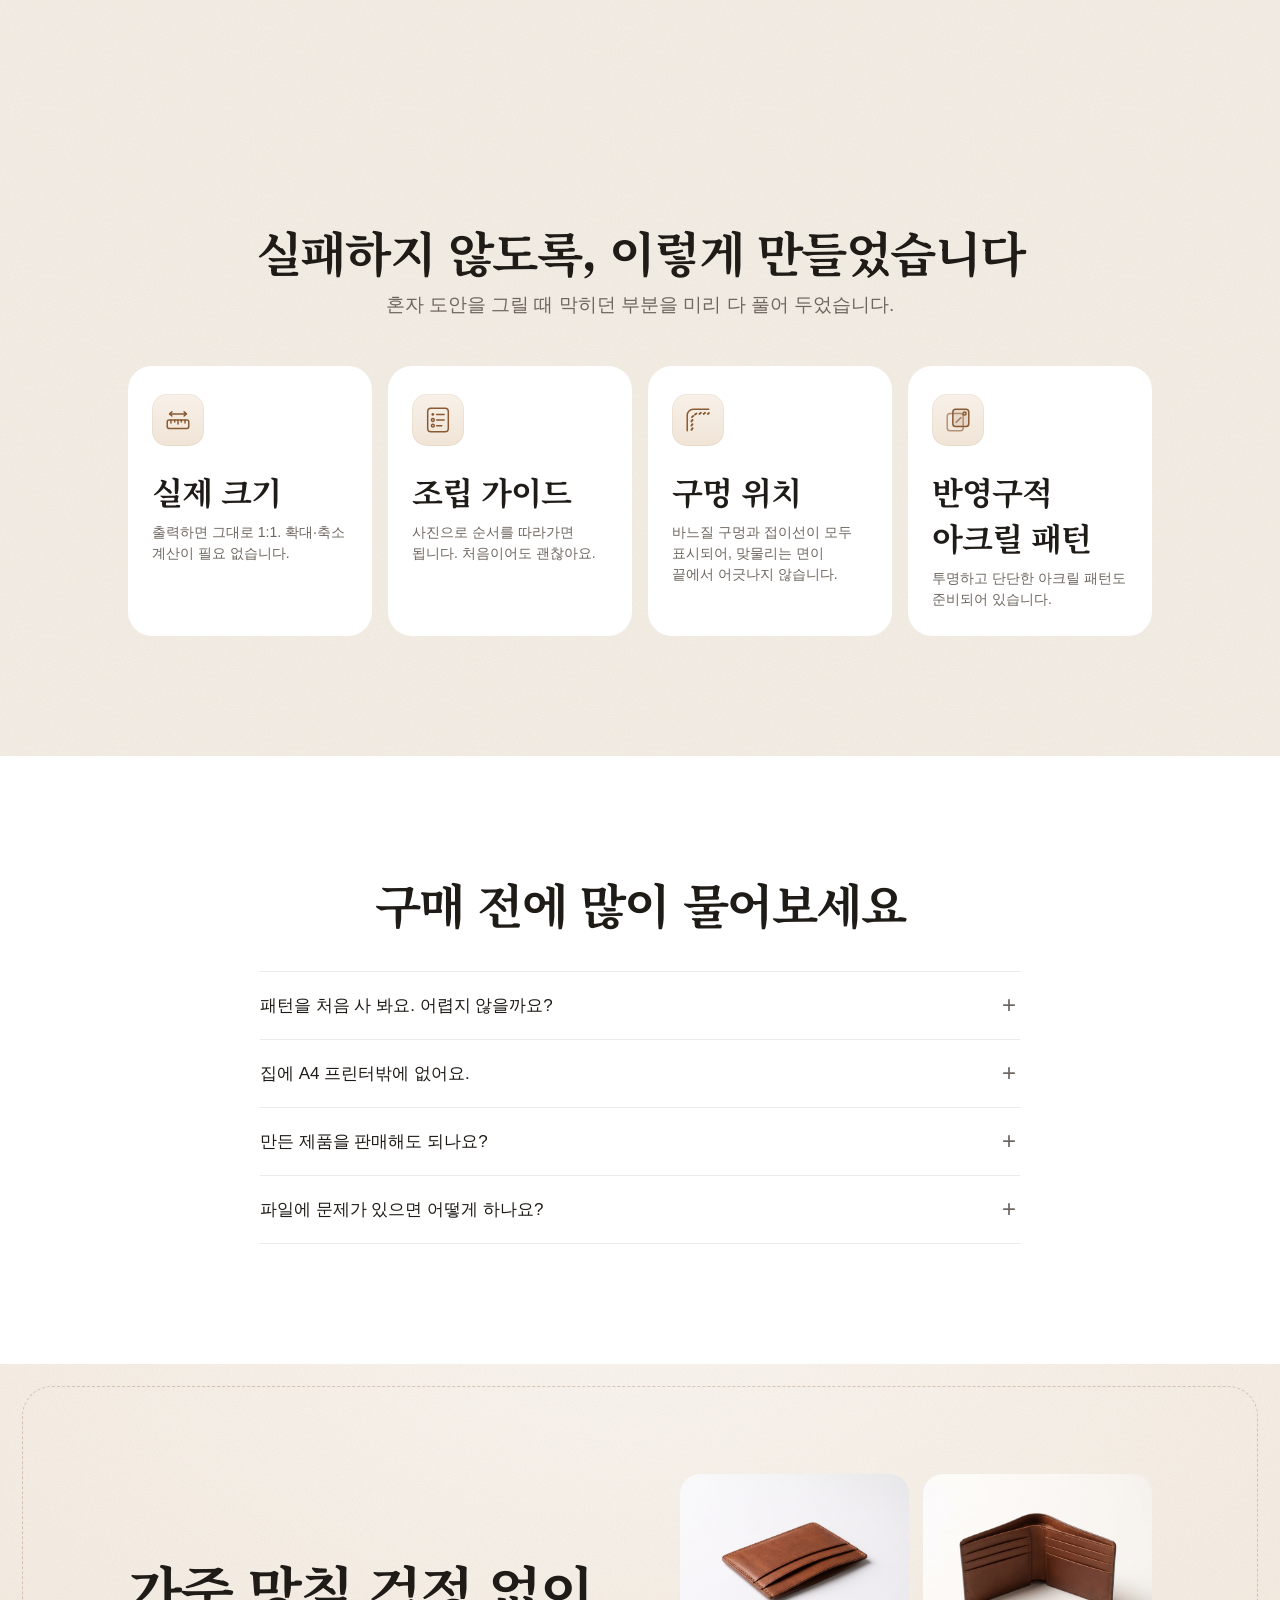
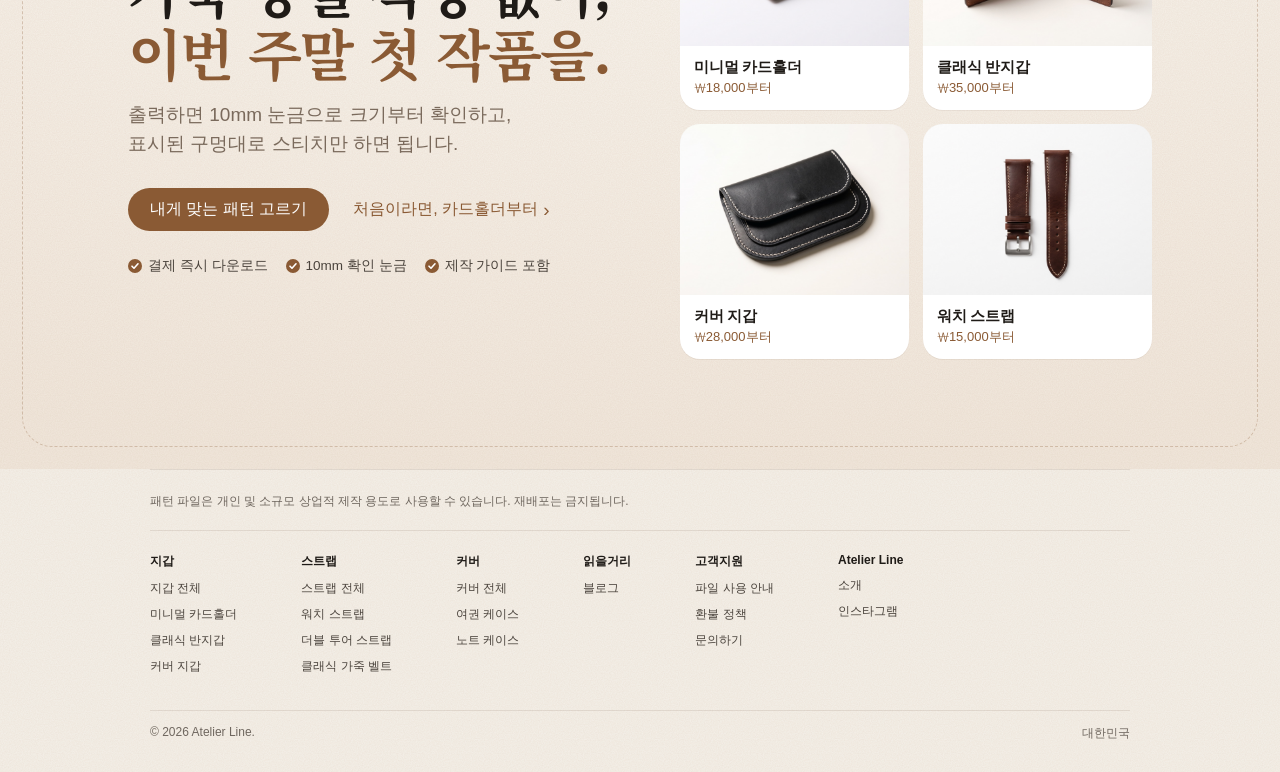
==== commit da3fa4cc: "Add files via upload" ====
--- a/index.html
+++ b/index.html
@@ -36,6 +36,7 @@
 p{text-wrap:pretty;}
 .hero .sub{text-wrap:balance;}
 .hero .sub .ln{display:block; text-wrap:balance;}
+.hero .sub .ch{display:inline-block;}
 nav{
   position:sticky; top:0; z-index:50;
   padding-top:env(safe-area-inset-top,0px);
@@ -367,7 +368,7 @@
 <!-- ===== Hero ===== -->
 <header class="hero" id="top">
   <h1 class="reveal d1">패턴은 저희가,<br><em>당신은 만들기만.</em></h1>
-  <p class="sub reveal d2"><span class="ln">치수 계산도, 시행착오도, 버리는 가죽도 없이.</span><span class="ln">출력해서 가죽에 대고 자르기만 하면, 스티치 간격까지 딱 맞습니다.</span><span class="ln">여러분은 만드는 즐거움만 누리세요.</span></p>
+  <p class="sub reveal d2"><span class="ln">치수 계산도, 시행착오도, 버리는 가죽도 없이.</span><span class="ln"><span class="ch">출력해서 가죽에 대고 자르기만 하면,</span> <span class="ch">스티치 간격까지 딱 맞습니다.</span></span><span class="ln">여러분은 만드는 즐거움만 누리세요.</span></p>
   <div class="actions reveal d3">
     <a class="btn btn-primary" href="#wallet">내게 맞는 패턴 고르기</a>
     <a class="btn btn-link" href="#how">어떻게 쓰나요</a>
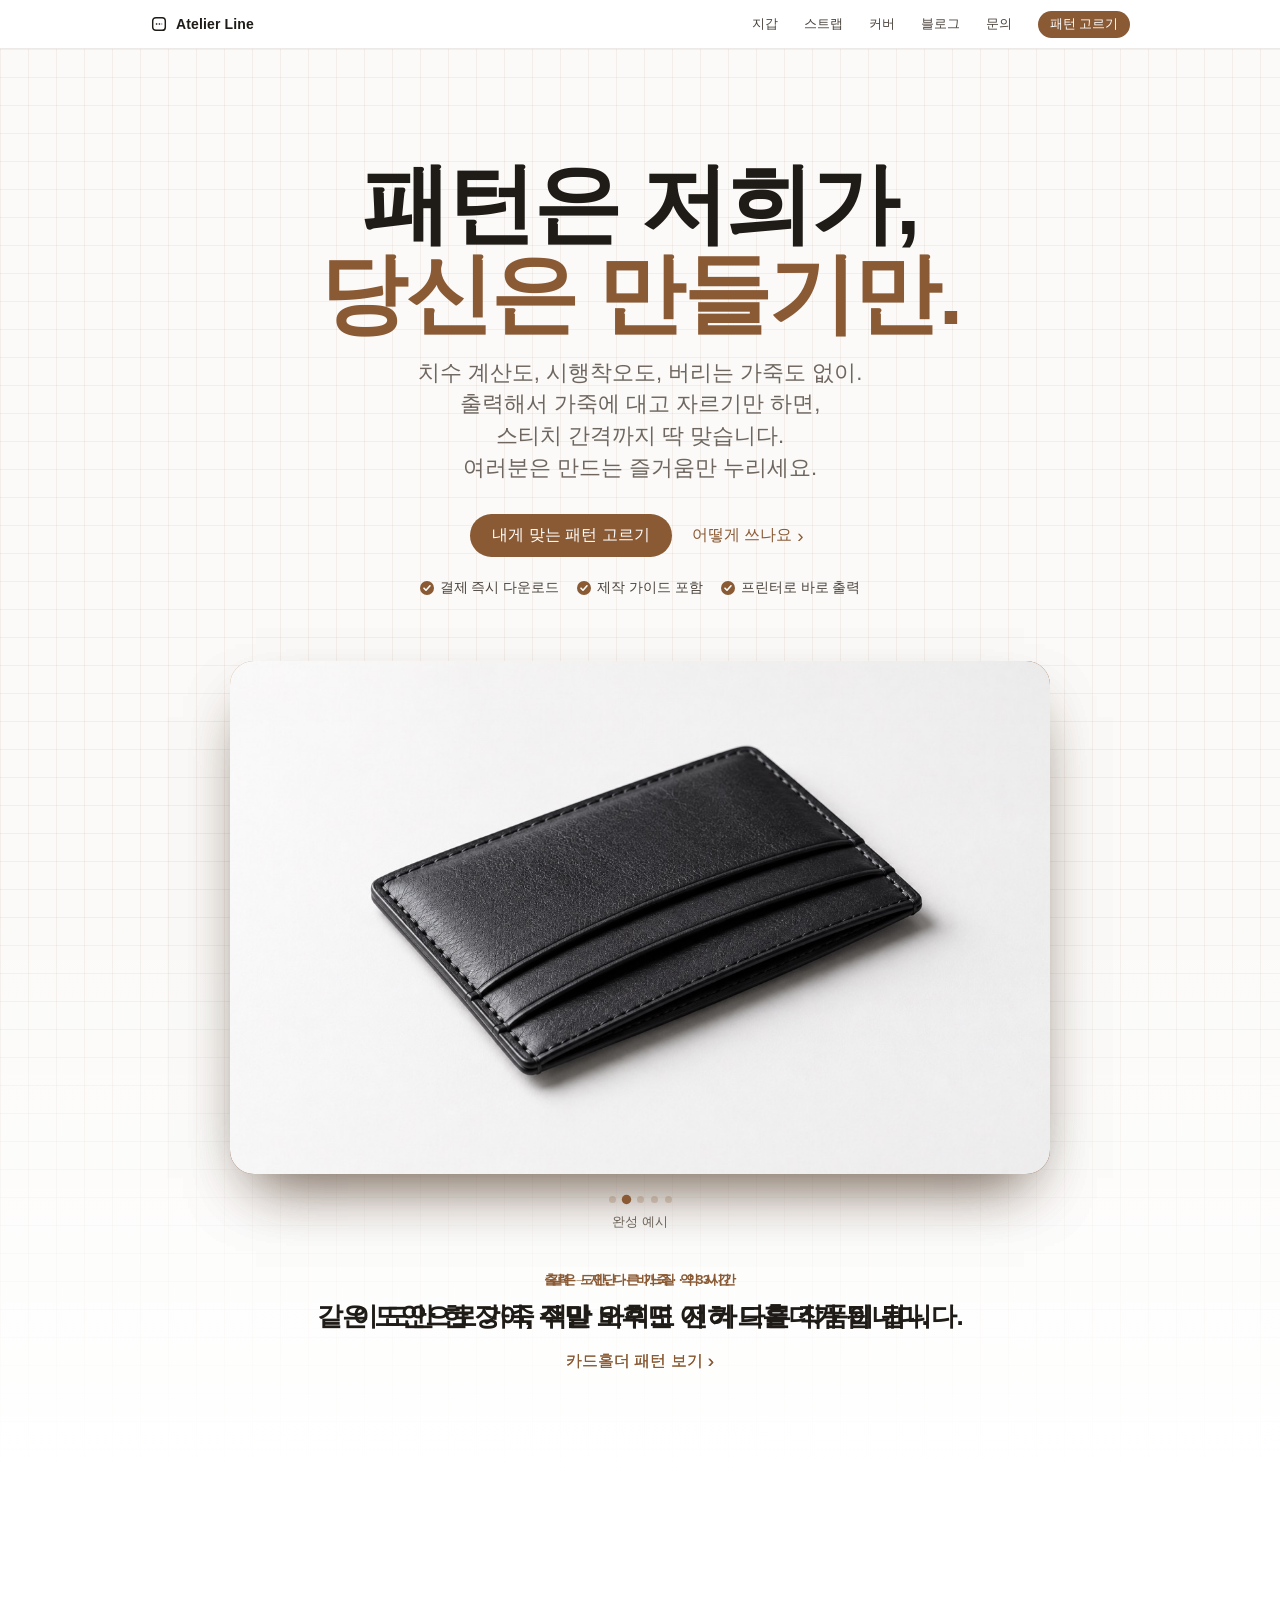
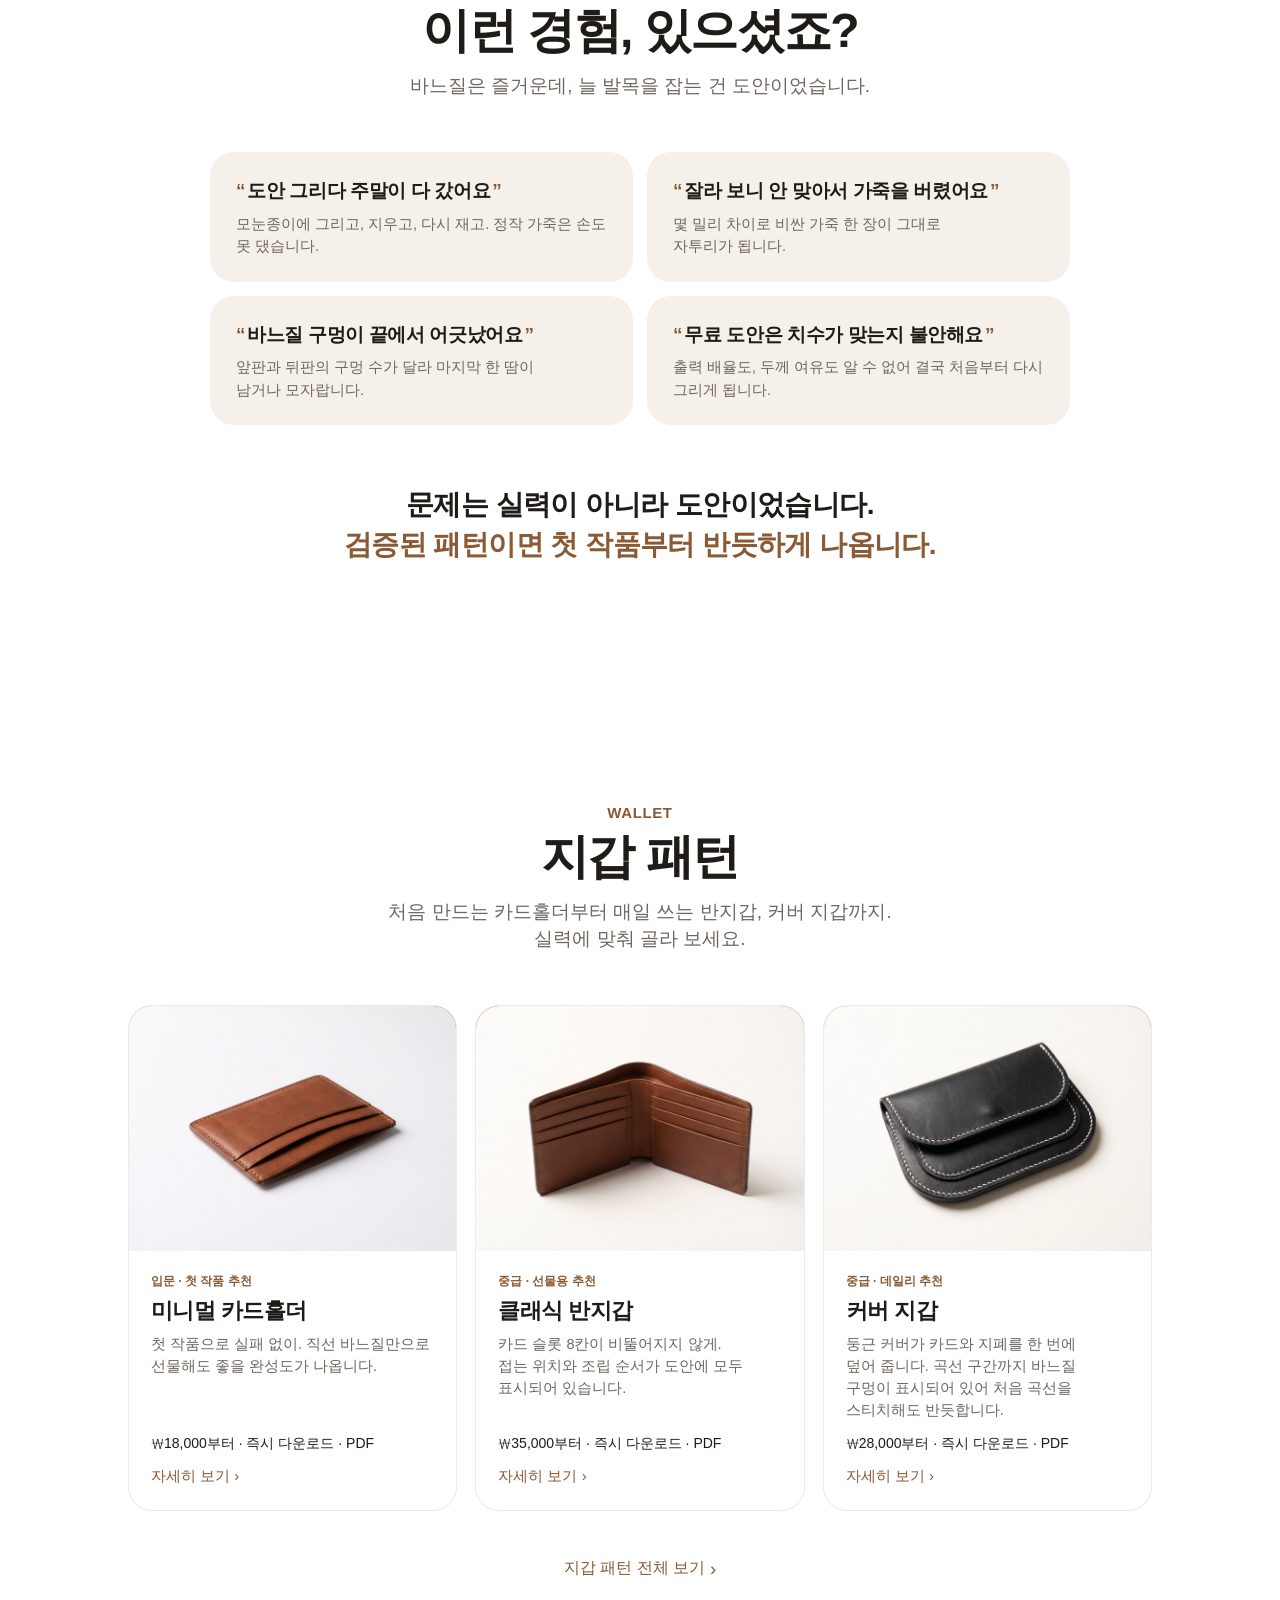
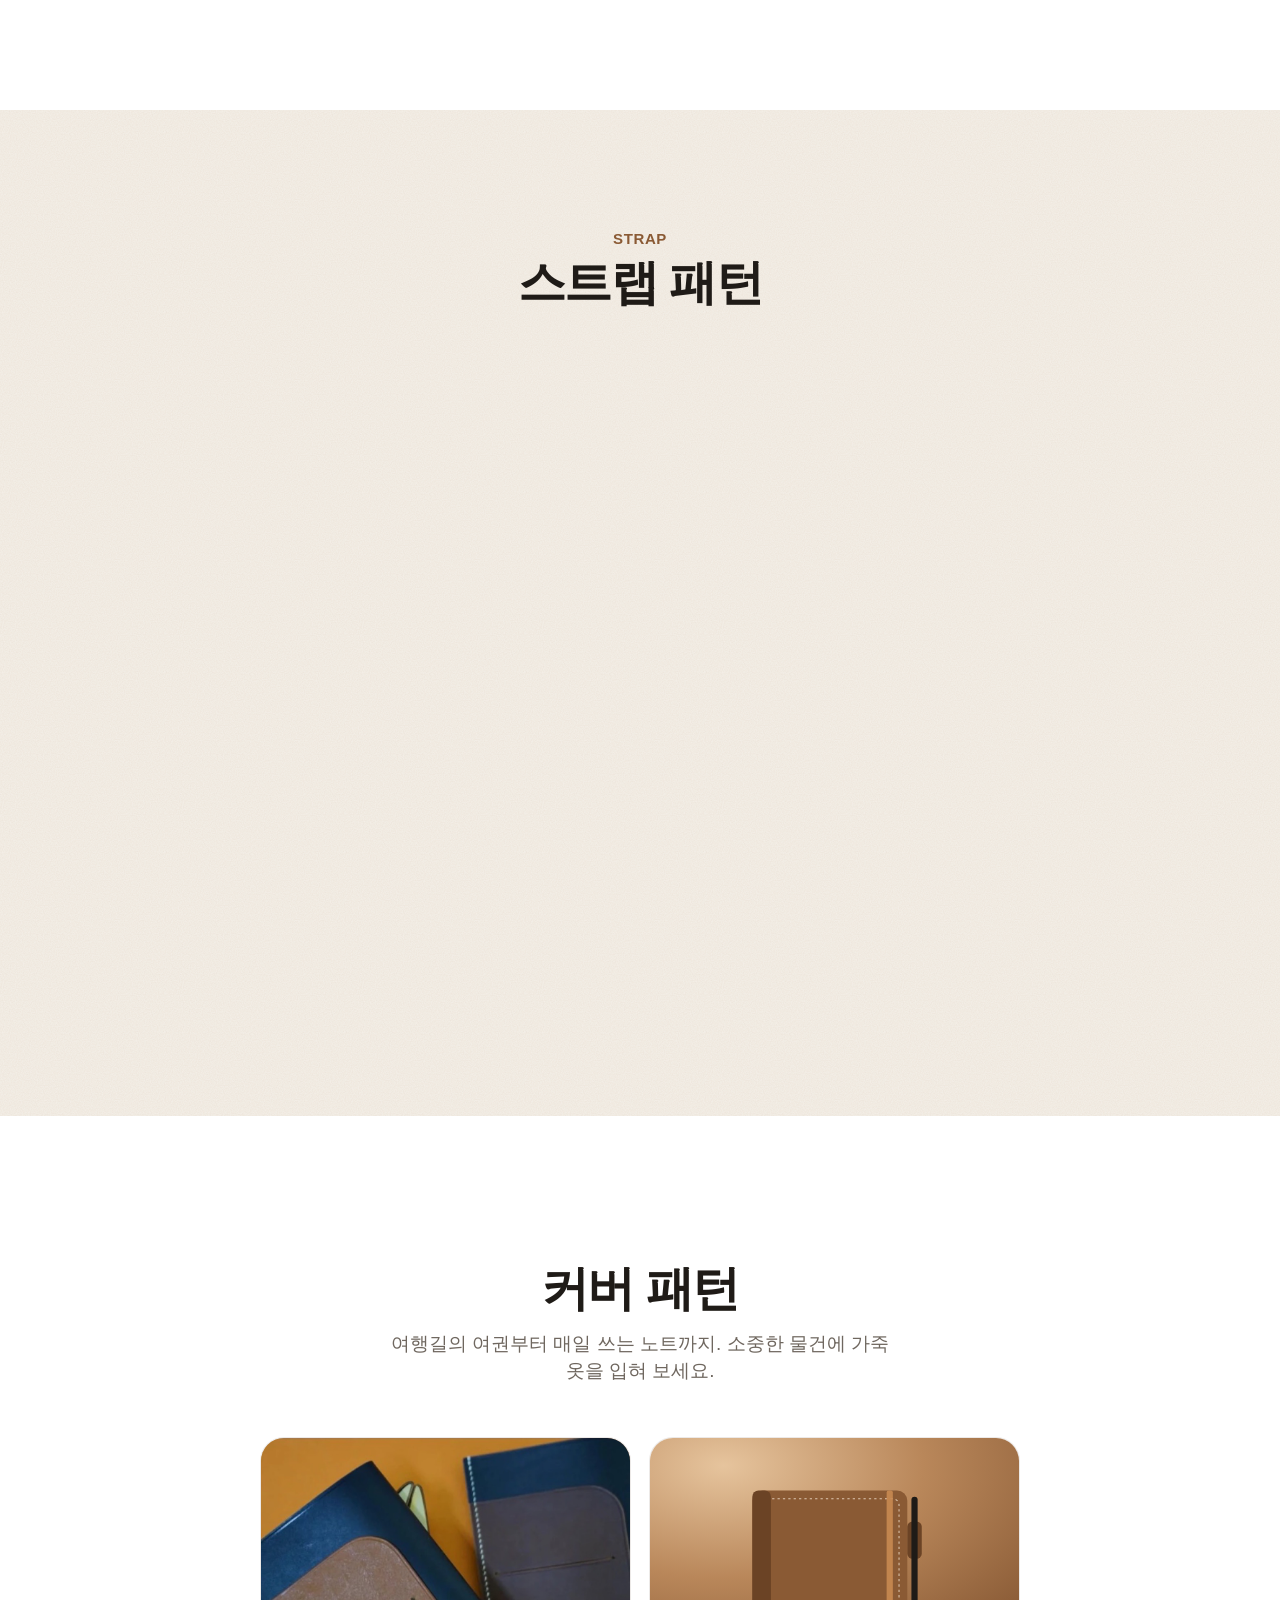
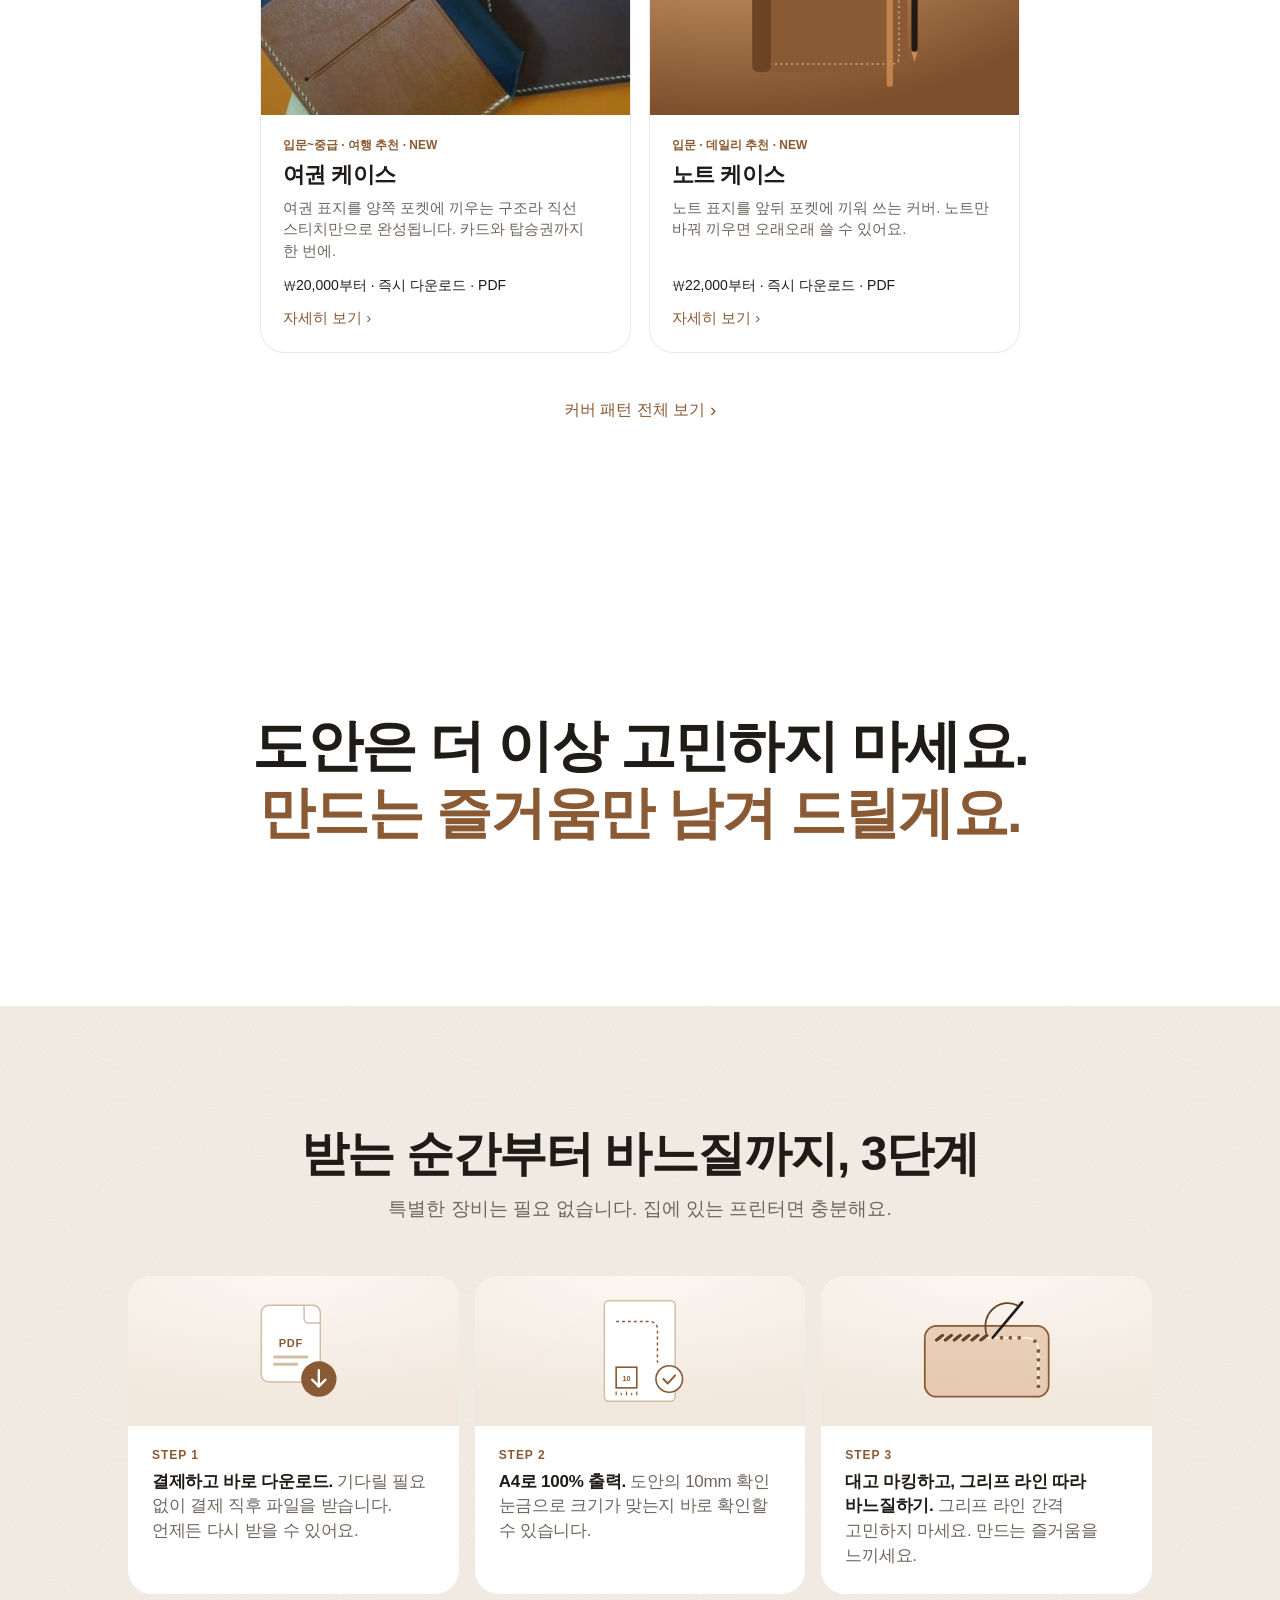
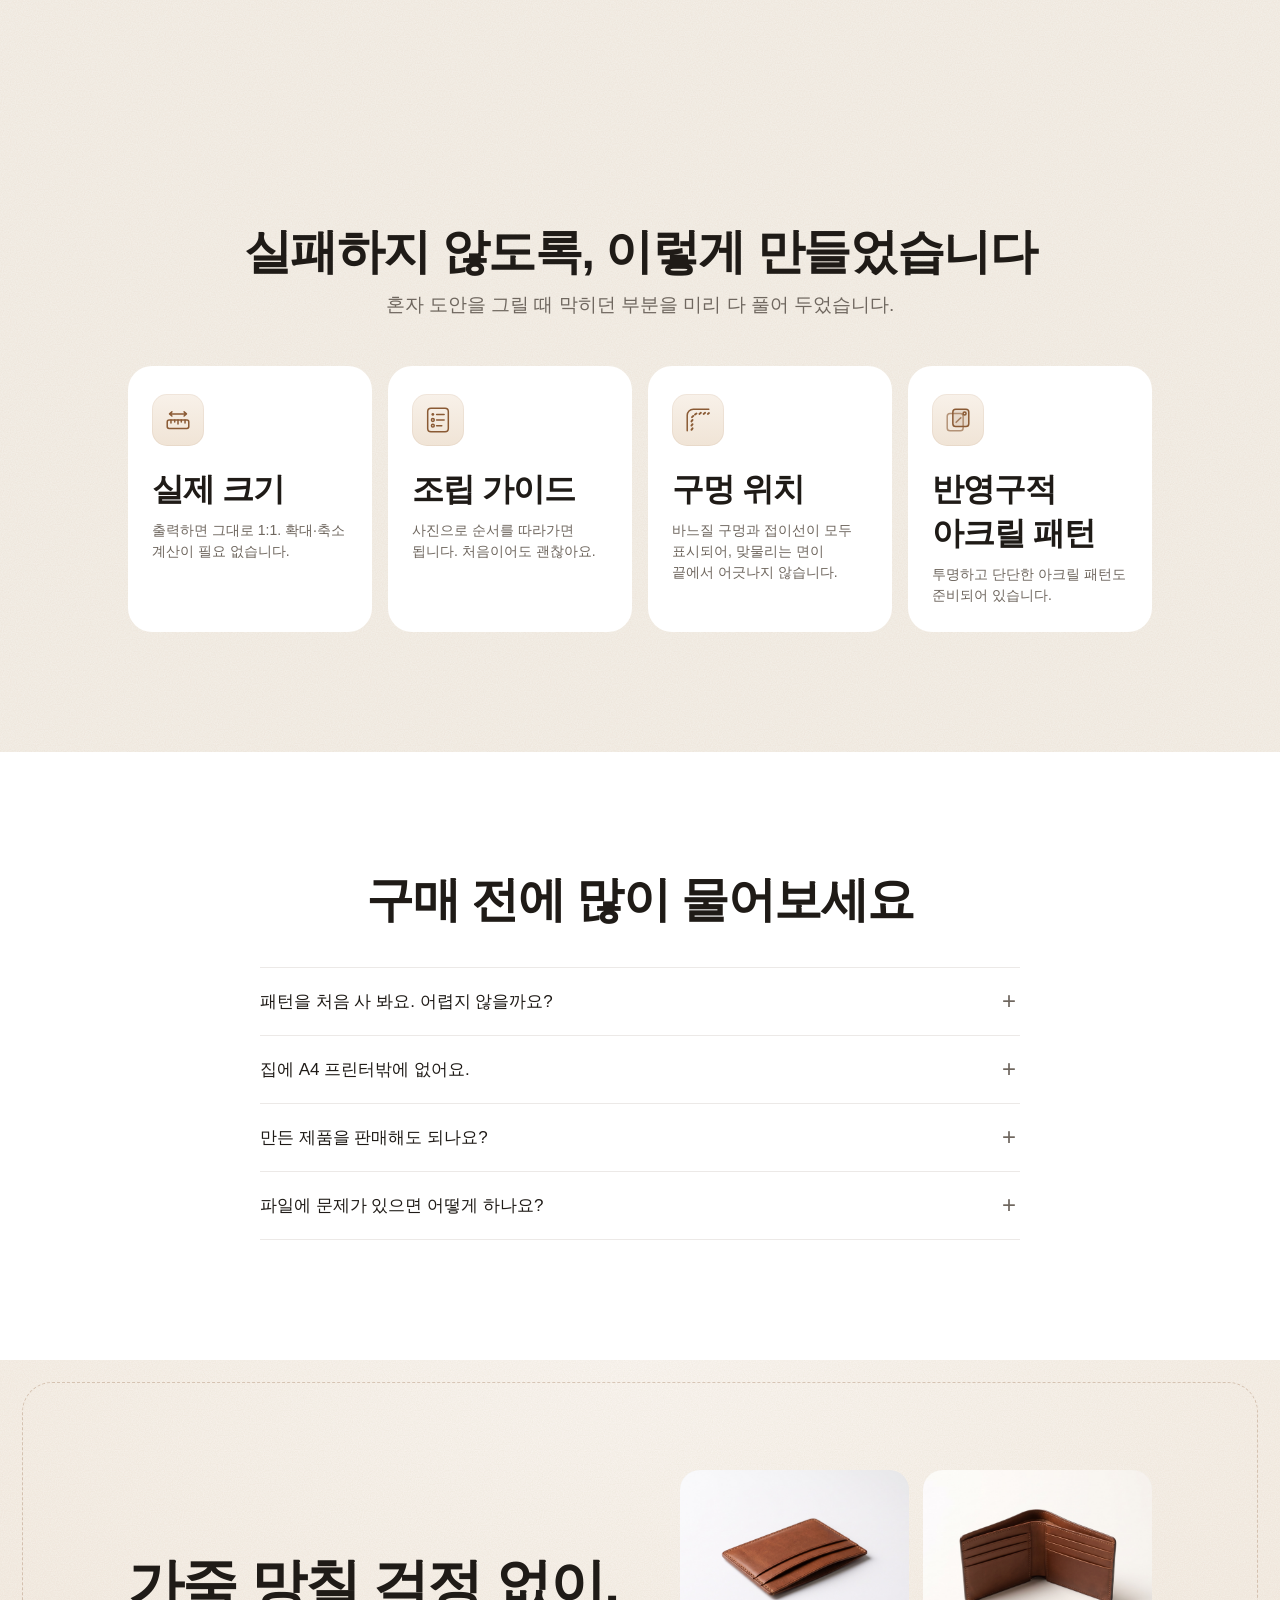
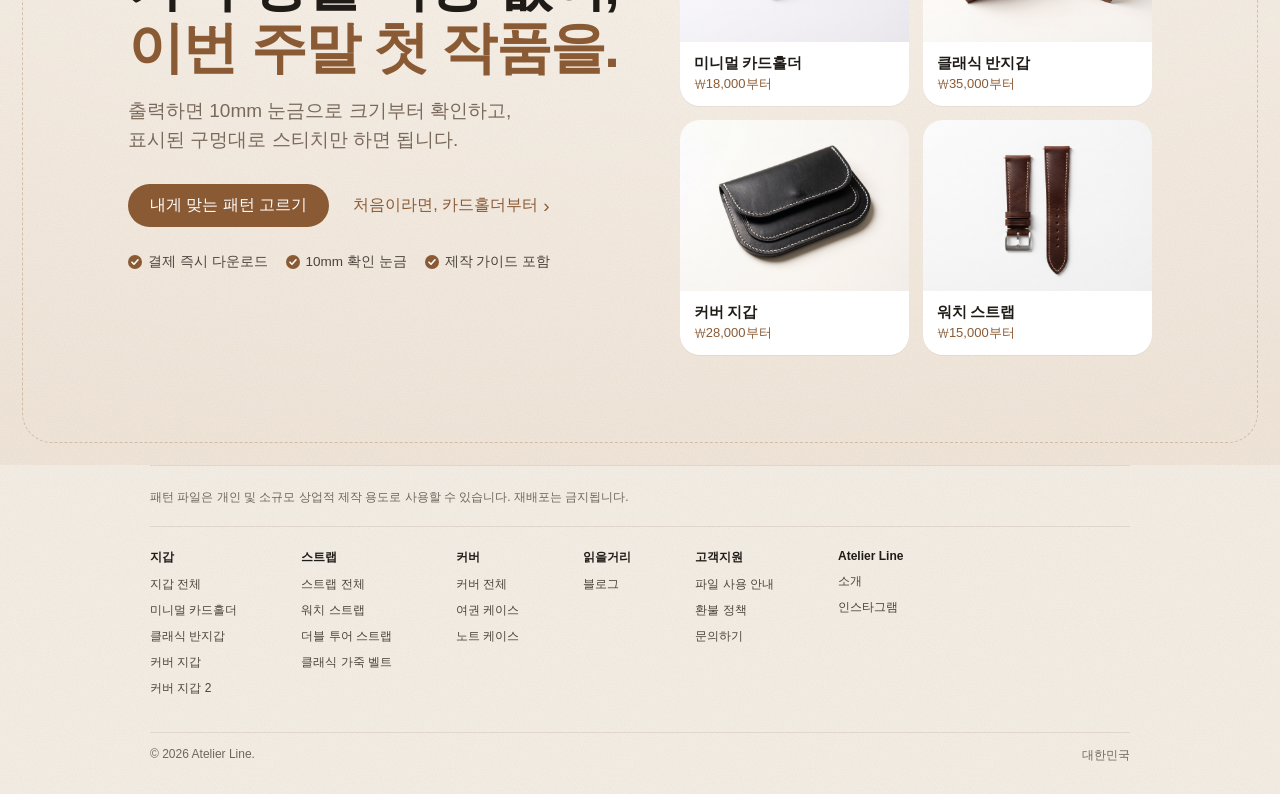
==== commit 8a452e1d: "Add files via upload" ====
--- a/index.html
+++ b/index.html
@@ -5,14 +5,11 @@
 <meta name="viewport" content="width=device-width, initial-scale=1, viewport-fit=cover">
 <title>ATELIER LINE — 가죽 패턴</title>
 <script>document.documentElement.classList.add('js');</script>
-<link rel="preconnect" href="https://fonts.googleapis.com">
-<link rel="preconnect" href="https://fonts.gstatic.com" crossorigin>
-<link rel="stylesheet" href="https://fonts.googleapis.com/css2?family=Noto+Serif+KR:wght@600;700&display=swap">
 <style>
 :root{
   --bg:#ffffff; --ink:#1f1b17; --sub:#6f675f; --line:rgba(70,45,20,.10);
   --soft:#f5f0e9;
-  --display:"Noto Serif KR","Apple SD Gothic Neo",serif;
+  --display:"Malgun Gothic","맑은 고딕","Apple SD Gothic Neo","Pretendard",-apple-system,BlinkMacSystemFont,sans-serif;
   --grain:url("data:image/svg+xml,%3Csvg xmlns='http://www.w3.org/2000/svg' width='180' height='180'%3E%3Cfilter id='n'%3E%3CfeTurbulence type='fractalNoise' baseFrequency='.85' numOctaves='2' stitchTiles='stitch'/%3E%3CfeColorMatrix values='0 0 0 0 .32 0 0 0 0 .2 0 0 0 0 .09 .1 0 0 0 0'/%3E%3C/filter%3E%3Crect width='100%25' height='100%25' filter='url(%23n)'/%3E%3C/svg%3E");
   --accent:#8a5a34; --accent-2:#c98a52;
   --mono:"SF Mono",ui-monospace,Menlo,Consolas,monospace;
@@ -328,7 +325,7 @@
   .js .reveal,.js .fade{opacity:1; transform:none;}
 }
 
-/* headings: Noto Serif KR for a crafted, premium feel; body text stays in the system sans */
+/* headings: Malgun Gothic; body text stays in the system sans */
 body :is(h1,h2,.big){font-family:var(--display); letter-spacing:-.03em;}
 </style>
 </head>
@@ -501,7 +498,7 @@
       </div>
     </a>
     <a class="pcard reveal d1" href="double-strap.html">
-      <div class="visual v1" data-img="double-strap"><svg class="rel-illus" viewBox="0 0 300 225" fill="none" aria-label="두 번 감는 더블 투어 스트랩 일러스트"><ellipse cx="150" cy="128" rx="108" ry="64" stroke="#6b4325" stroke-width="17"></ellipse><ellipse cx="150" cy="128" rx="114" ry="70" stroke="#f3e2cf" stroke-width=".9" stroke-dasharray="2.2 3" opacity=".75"></ellipse><ellipse cx="150" cy="128" rx="102" ry="58" stroke="#f3e2cf" stroke-width=".9" stroke-dasharray="2.2 3" opacity=".75"></ellipse><ellipse cx="150" cy="136" rx="86" ry="46" stroke="#8a5a34" stroke-width="17"></ellipse><ellipse cx="150" cy="136" rx="92" ry="52" stroke="#f3e2cf" stroke-width=".9" stroke-dasharray="2.2 3" opacity=".75"></ellipse><ellipse cx="150" cy="136" rx="80" ry="40" stroke="#f3e2cf" stroke-width=".9" stroke-dasharray="2.2 3" opacity=".75"></ellipse><rect x="226" y="150" width="20" height="14" rx="3" stroke="#d8d8dc" stroke-width="2.4" transform="rotate(-28 236 157)"></rect><rect x="118" y="38" width="64" height="72" rx="16" fill="#1f1b17"></rect><rect x="126" y="46" width="48" height="56" rx="11" fill="#2c2c2e"></rect><path d="M150 58 V74 L160 80" stroke="#c98a52" stroke-width="2.2" stroke-linecap="round"></path><rect x="182" y="66" width="5" height="12" rx="2" fill="#1f1b17"></rect></svg></div>
+      <div class="visual v1" data-img="double-strap"><svg class="rel-illus" viewBox="0 0 300 225" fill="none" aria-label="두 번 감는 더블 투어 스트랩 일러스트"><ellipse cx="150" cy="128" rx="108" ry="64" stroke="#6b4325" stroke-width="17"></ellipse><ellipse cx="150" cy="128" rx="114" ry="70" stroke="#f3e2cf" stroke-width=".9" stroke-dasharray="2.2 3" opacity=".75"></ellipse><ellipse cx="150" cy="128" rx="102" ry="58" stroke="#f3e2cf" stroke-width=".9" stroke-dasharray="2.2 3" opacity=".75"></ellipse><ellipse cx="150" cy="136" rx="86" ry="46" stroke="#8a5a34" stroke-width="17"></ellipse><ellipse cx="150" cy="136" rx="92" ry="52" stroke="#f3e2cf" stroke-width=".9" stroke-dasharray="2.2 3" opacity=".75"></ellipse><ellipse cx="150" cy="136" rx="80" ry="40" stroke="#f3e2cf" stroke-width=".9" stroke-dasharray="2.2 3" opacity=".75"></ellipse><rect x="226" y="150" width="20" height="14" rx="3" stroke="#d8d8dc" stroke-width="2.4" transform="rotate(-28 236 157)"></rect><rect x="118" y="38" width="64" height="72" rx="16" fill="#1f1b17"></rect><rect x="126" y="46" width="48" height="56" rx="11" fill="#2c2c2e"></rect><path d="M150 58 V74 L160 80" stroke="#c98a52" stroke-width="2.2" stroke-linecap="round"></path><rect x="182" y="66" width="5" height="12" rx="2" fill="#1f1b17"></rect></svg><img class="photo" src="assets/uploads/double-strap-real-1.jpg" alt="더블 투어 스트랩"></div>
       <div class="pbody">
         <p class="plevel">중급 · 스타일 추천 · NEW</p>
         <h3 data-edit="double-strap.name">더블 투어 스트랩</h3>
@@ -531,7 +528,7 @@
   <p class="sub reveal d2">여행길의 여권부터 매일 쓰는 노트까지. 소중한 물건에 가죽 옷을 입혀 보세요.</p>
   <div class="cat-grid cat-grid-2">
     <a class="pcard reveal" href="passport.html">
-      <div class="visual v1" data-img="passport"><svg class="rel-illus" viewBox="0 0 300 225" fill="none" aria-label="여권 케이스 일러스트"><rect x="88" y="34" width="124" height="166" rx="12" fill="#6b4325"></rect><rect x="96" y="42" width="108" height="150" rx="8" stroke="#f3e2cf" stroke-width="1" stroke-dasharray="2.2 3" opacity=".8"></rect><circle cx="150" cy="104" r="20" stroke="#c98a52" stroke-width="2"></circle><circle cx="150" cy="104" r="12" stroke="#c98a52" stroke-width="1.4"></circle><path d="M130 104 H170 M150 84 V124" stroke="#c98a52" stroke-width="1.2"></path><rect x="120" y="150" width="60" height="4" rx="2" fill="#c98a52" opacity=".8"></rect><rect x="206" y="58" width="44" height="64" rx="6" fill="#f4f1ec" transform="rotate(12 228 90)"></rect><path d="M214 74 H242 M214 84 H236" stroke="#b9b1a6" stroke-width="2" transform="rotate(12 228 90)"></path></svg></div>
+      <div class="visual v1" data-img="passport"><svg class="rel-illus" viewBox="0 0 300 225" fill="none" aria-label="여권 케이스 일러스트"><rect x="88" y="34" width="124" height="166" rx="12" fill="#6b4325"></rect><rect x="96" y="42" width="108" height="150" rx="8" stroke="#f3e2cf" stroke-width="1" stroke-dasharray="2.2 3" opacity=".8"></rect><circle cx="150" cy="104" r="20" stroke="#c98a52" stroke-width="2"></circle><circle cx="150" cy="104" r="12" stroke="#c98a52" stroke-width="1.4"></circle><path d="M130 104 H170 M150 84 V124" stroke="#c98a52" stroke-width="1.2"></path><rect x="120" y="150" width="60" height="4" rx="2" fill="#c98a52" opacity=".8"></rect><rect x="206" y="58" width="44" height="64" rx="6" fill="#f4f1ec" transform="rotate(12 228 90)"></rect><path d="M214 74 H242 M214 84 H236" stroke="#b9b1a6" stroke-width="2" transform="rotate(12 228 90)"></path></svg><img class="photo" src="assets/uploads/passport-real-1.jpg" alt="여권 케이스"></div>
       <div class="pbody">
         <p class="plevel">입문~중급 · 여행 추천 · NEW</p>
         <h3 data-edit="passport.name">여권 케이스</h3>
@@ -628,7 +625,7 @@
   <div class="wrap">
     <div class="fnote">패턴 파일은 개인 및 소규모 상업적 제작 용도로 사용할 수 있습니다. 재배포는 금지됩니다.</div>
     <div class="fcols">
-      <div class="fcol"><h4>지갑</h4><a href="wallet.html">지갑 전체</a><a href="cardholder.html">미니멀 카드홀더</a><a href="long-wallet.html">클래식 반지갑</a><a href="flap-wallet.html">커버 지갑</a></div>
+      <div class="fcol"><h4>지갑</h4><a href="wallet.html">지갑 전체</a><a href="cardholder.html">미니멀 카드홀더</a><a href="long-wallet.html">클래식 반지갑</a><a href="flap-wallet.html">커버 지갑</a><a href="flap-wallet-2.html">커버 지갑 2</a></div>
       <div class="fcol"><h4>스트랩</h4><a href="strap.html">스트랩 전체</a><a href="shoulder-bag.html">워치 스트랩</a><a href="double-strap.html">더블 투어 스트랩</a><a href="belt.html">클래식 가죽 벨트</a></div>
       <div class="fcol"><h4>커버</h4><a href="cover.html">커버 전체</a><a href="passport.html">여권 케이스</a><a href="notebook.html">노트 케이스</a></div>
       <div class="fcol"><h4>읽을거리</h4><a href="blog/">블로그</a></div>
